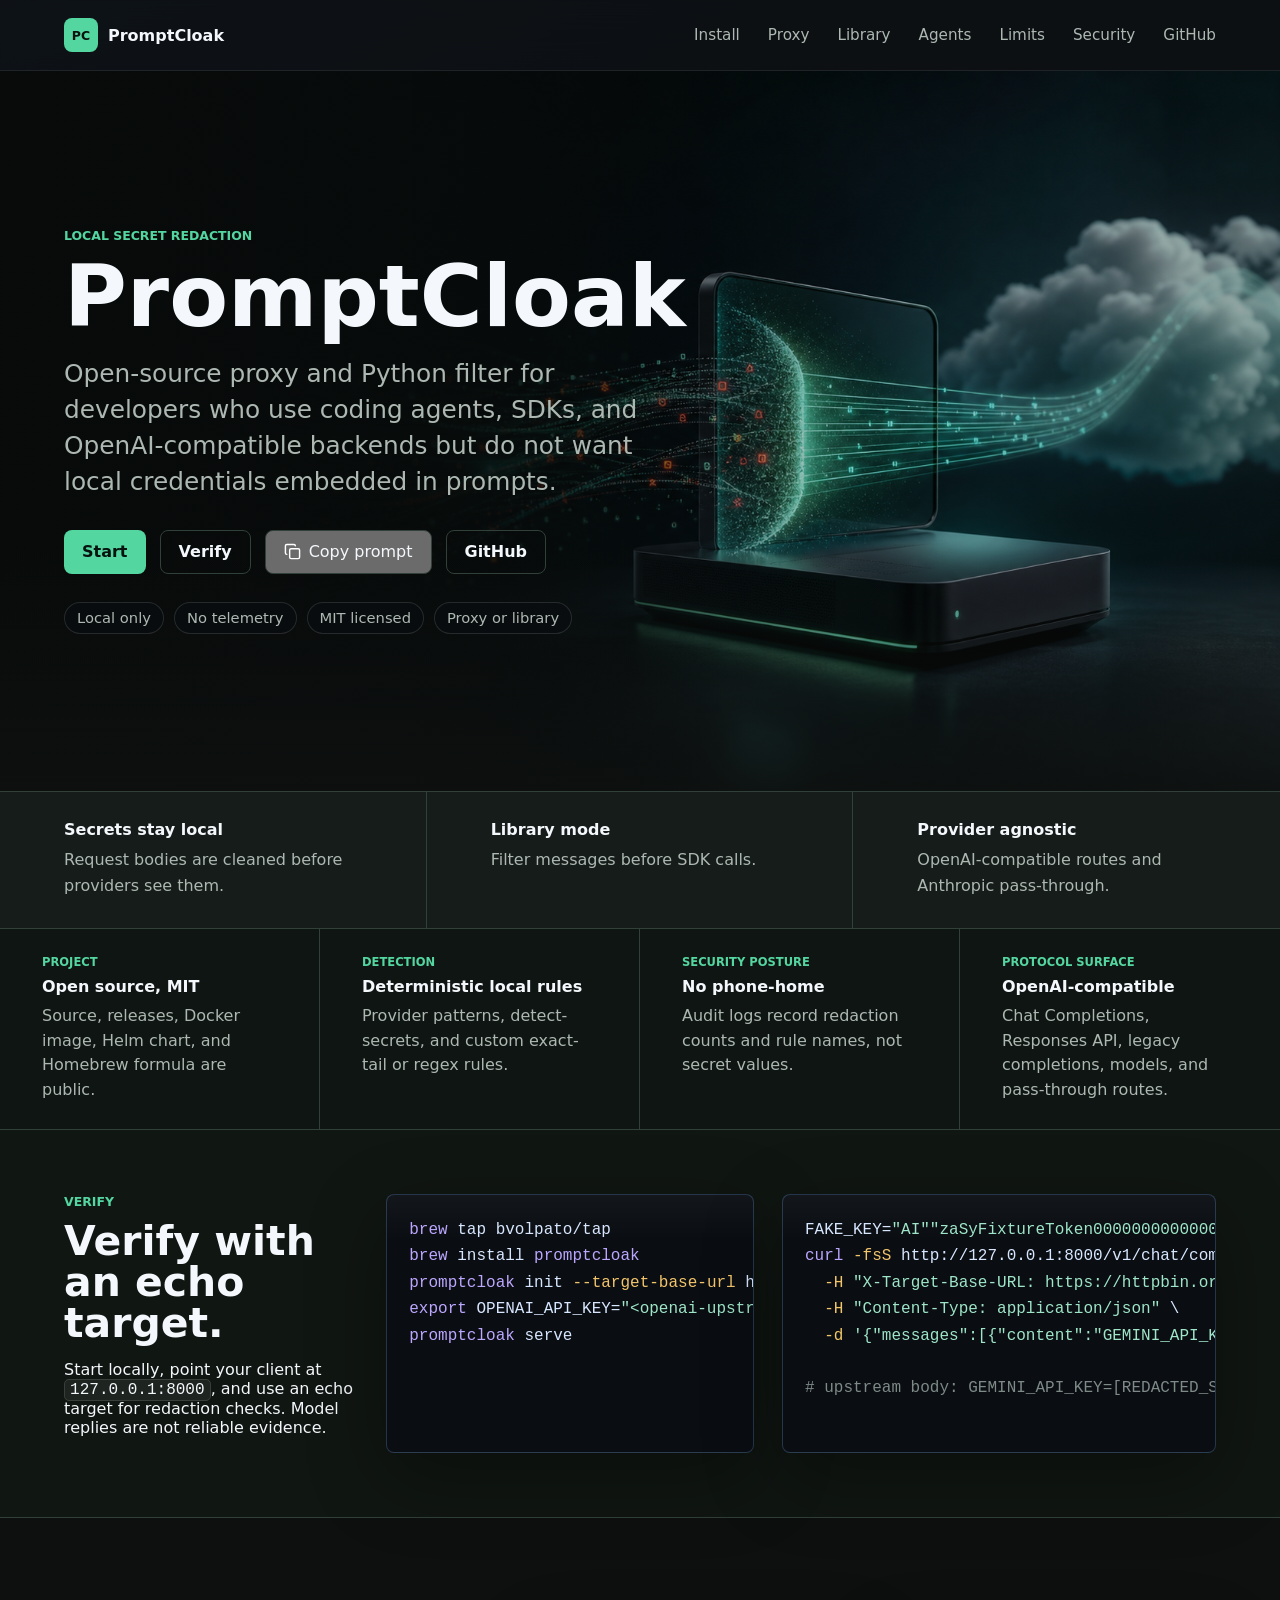
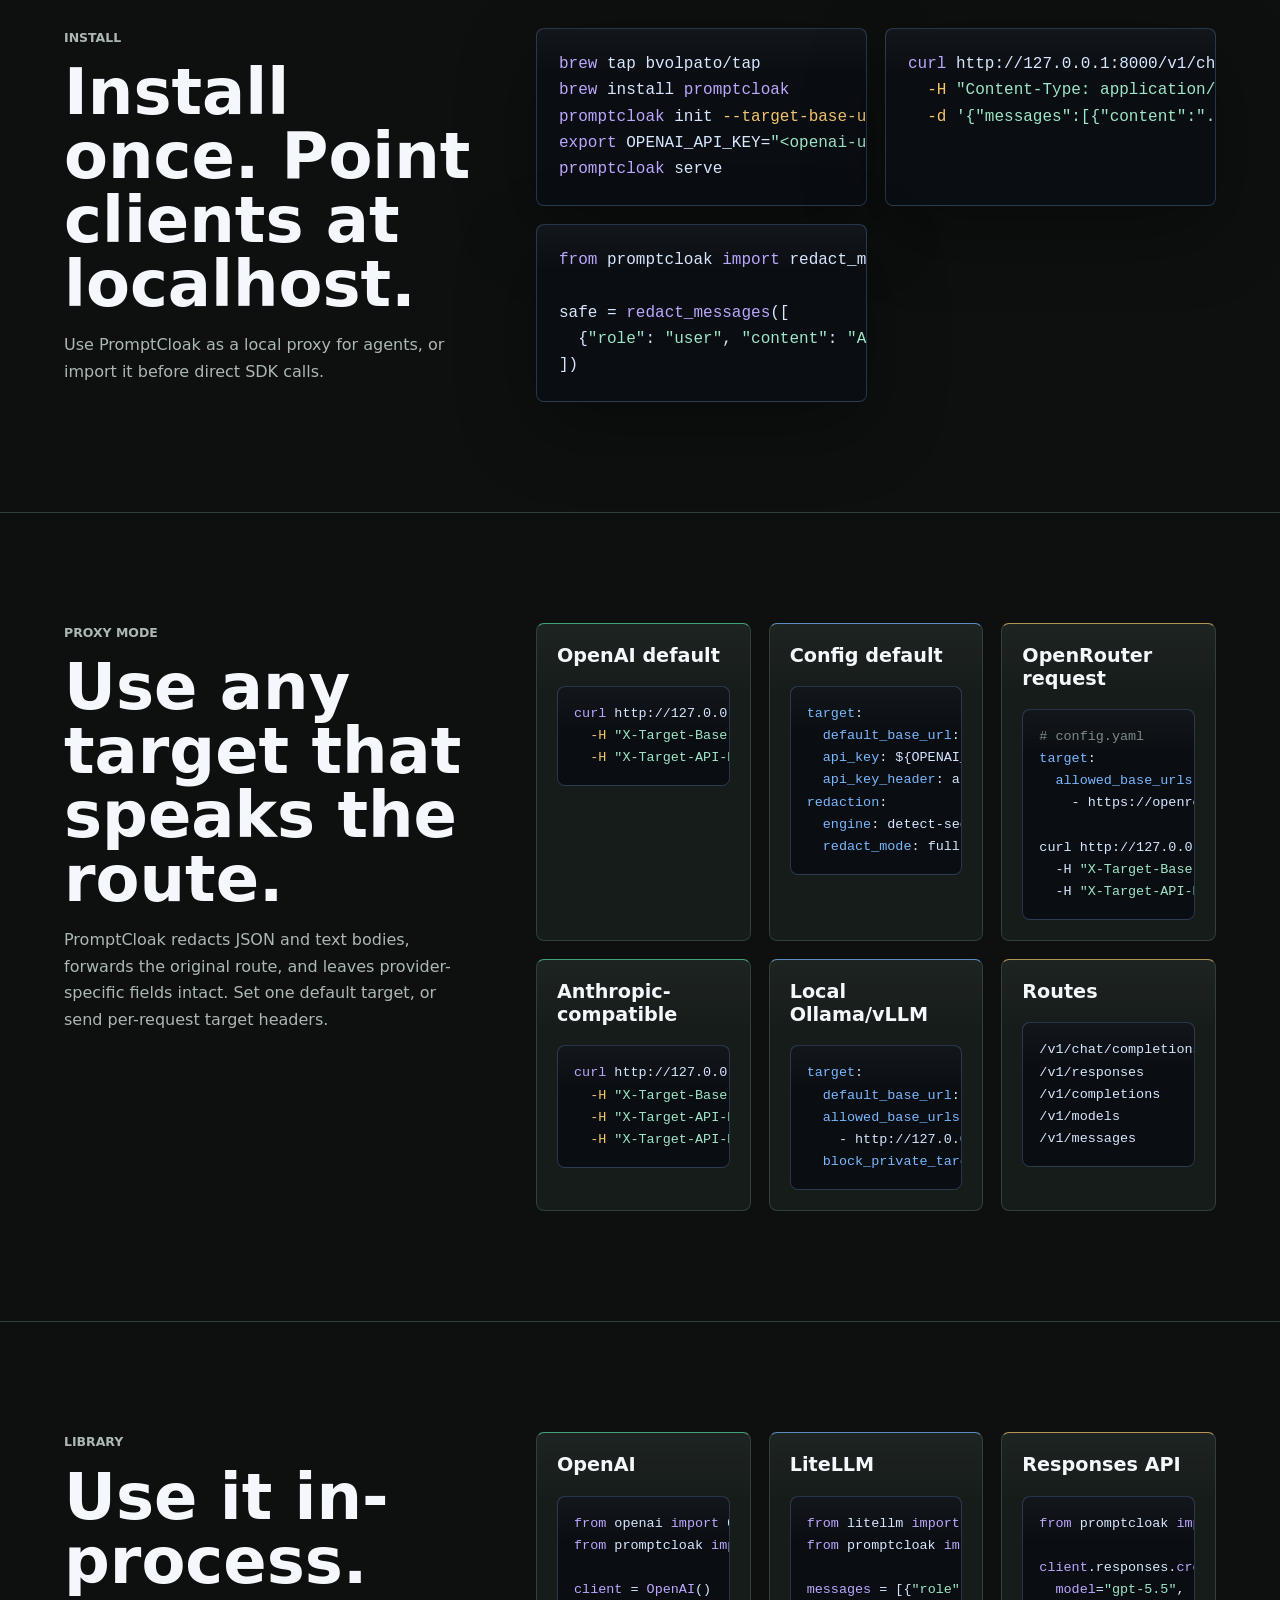
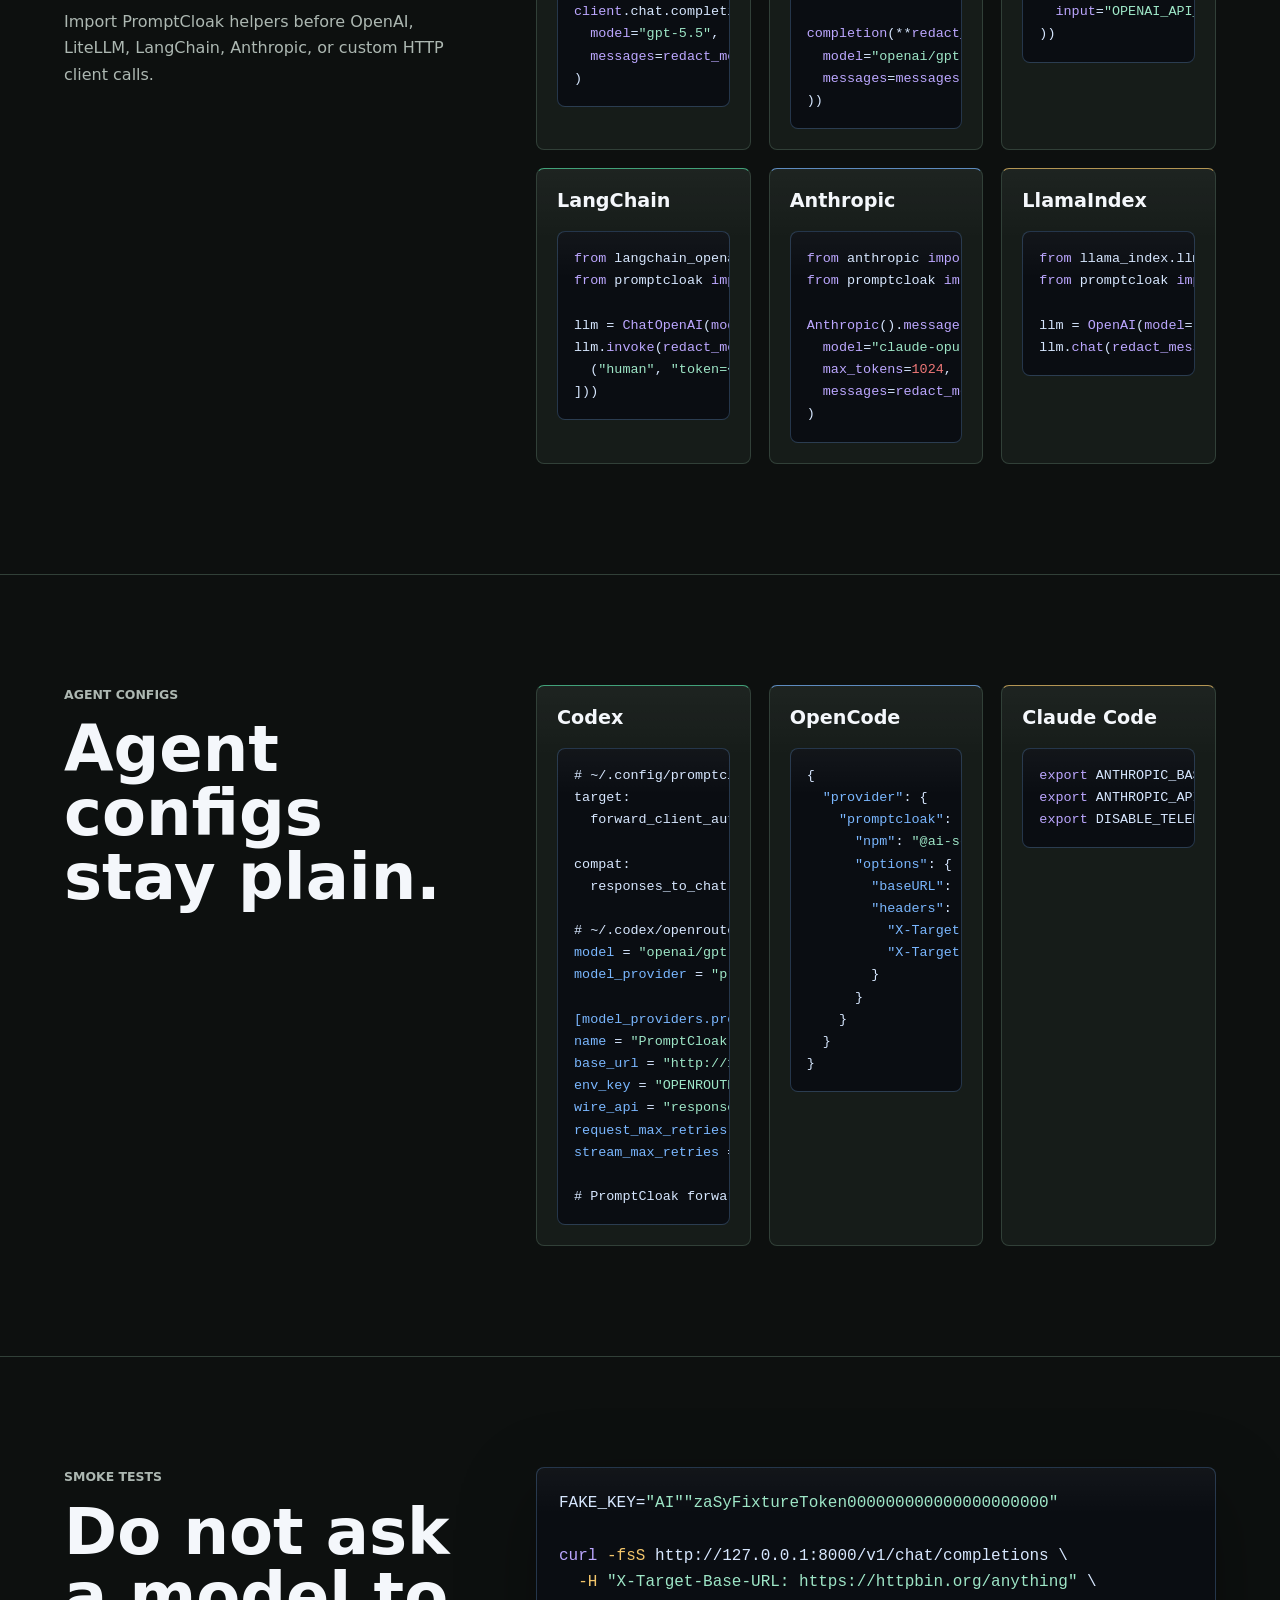
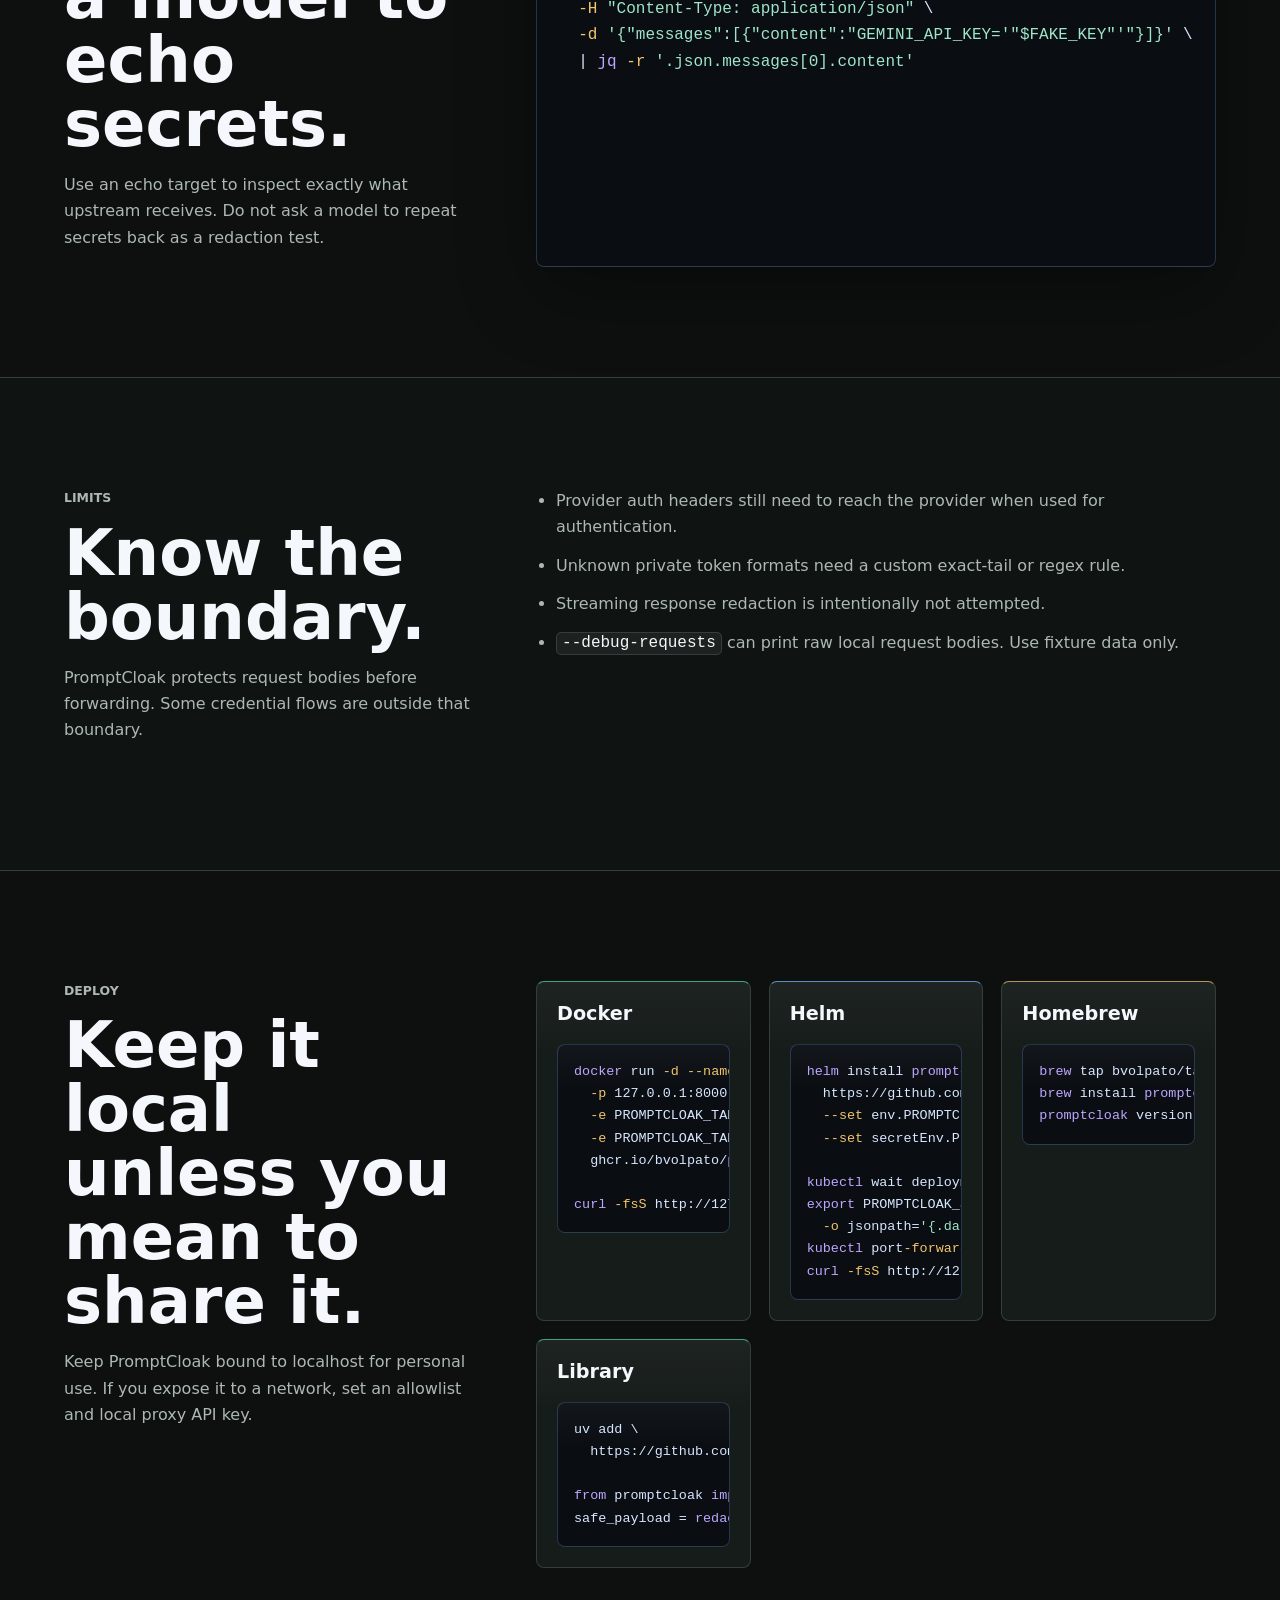
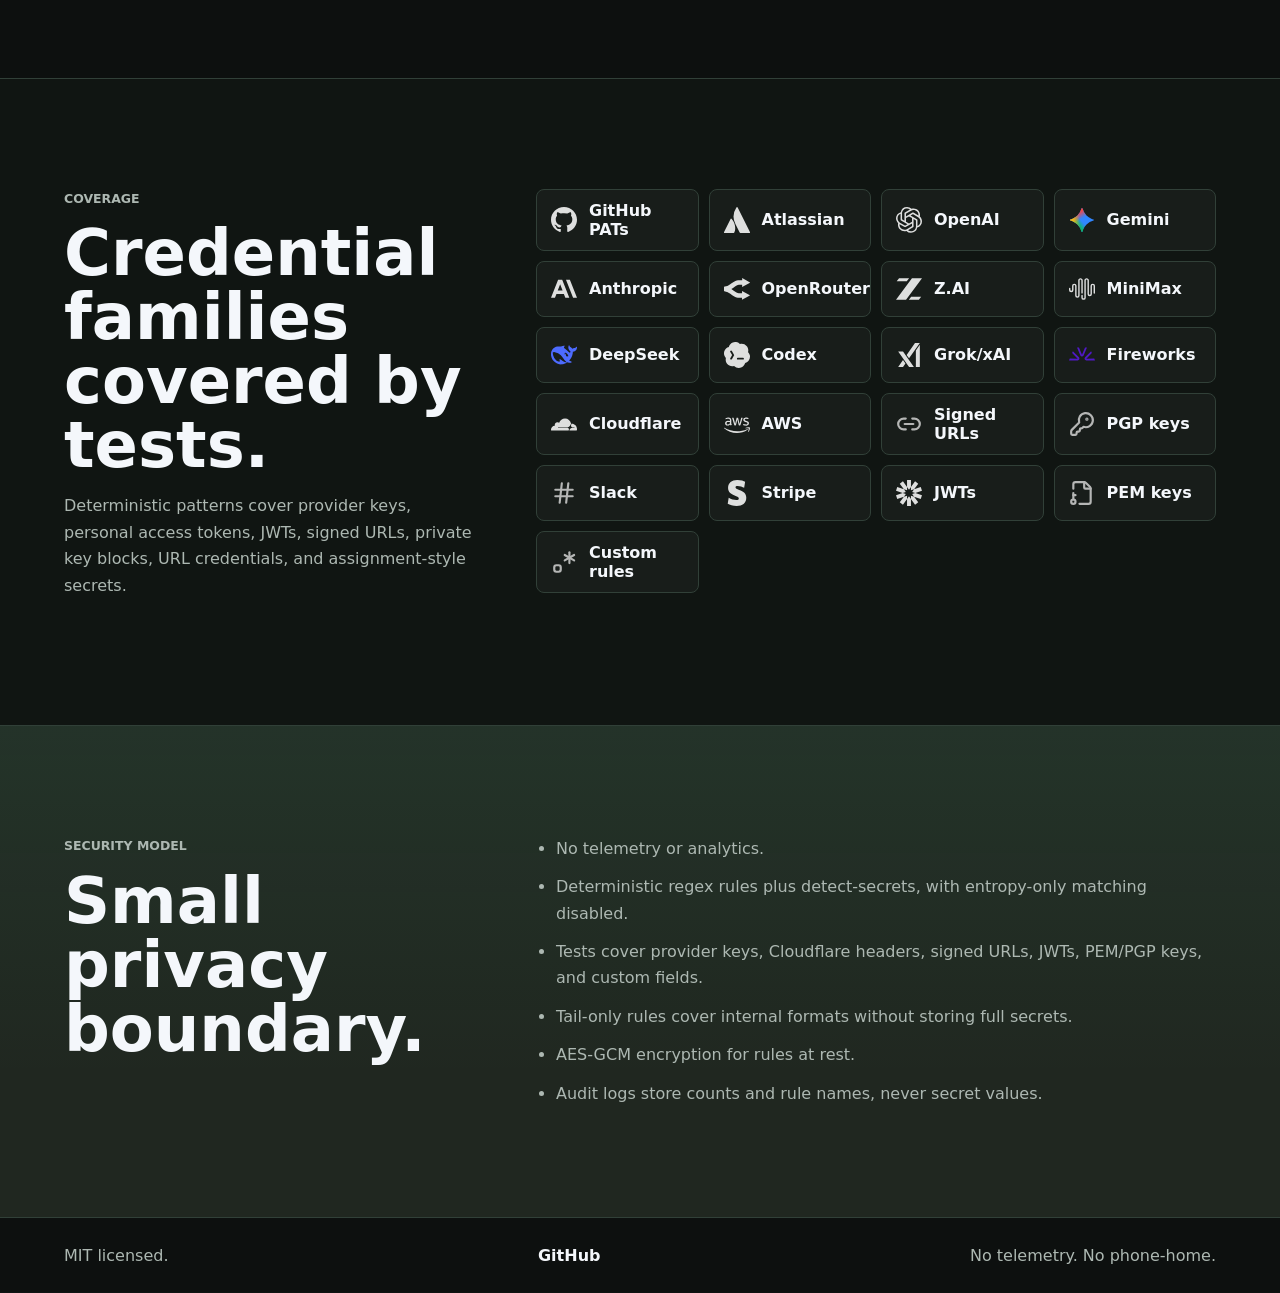
==== site/index.html @ f54b058e "[site] add integration prompt and coverage icons" ====
<!doctype html>
<html lang="en">
  <head>
    <meta charset="utf-8" />
    <meta name="viewport" content="width=device-width, initial-scale=1" />
    <title>PromptCloak</title>
    <meta
      name="description"
      content="Open-source local proxy and Python library for redacting secrets before LLM requests leave your machine."
    />
    <meta property="og:title" content="PromptCloak" />
    <meta
      property="og:description"
      content="Redact keys, tokens, private keys, signed URLs, and custom rules before requests reach LLM providers."
    />
    <meta property="og:image" content="https://bvolpato.github.io/promptcloak/hero.png" />
    <meta name="twitter:card" content="summary_large_image" />
    <meta name="twitter:image" content="https://bvolpato.github.io/promptcloak/hero.png" />
    <link rel="icon" href="./favicon.svg" type="image/svg+xml" />
    <link rel="stylesheet" href="./styles.css" />
    <script src="./highlight.js" defer></script>
    <script src="./prompt.js" defer></script>
  </head>
  <body>
    <header class="site-header">
      <a class="brand" href="#top" aria-label="PromptCloak home">
        <span class="brand-mark">PC</span>
        <span>PromptCloak</span>
      </a>
      <nav aria-label="Primary">
        <a href="#install">Install</a>
        <a href="#proxy">Proxy</a>
        <a href="#library">Library</a>
        <a href="#agents">Agents</a>
        <a href="#limits">Limits</a>
        <a href="#security">Security</a>
        <a href="https://github.com/bvolpato/promptcloak">GitHub</a>
      </nav>
    </header>

    <main id="top">
      <section class="hero">
        <div class="hero-copy">
          <p class="eyebrow">Local secret redaction</p>
          <h1>PromptCloak</h1>
          <p class="lede">
            Open-source proxy and Python filter for developers who use coding agents,
            SDKs, and OpenAI-compatible backends but do not want local credentials
            embedded in prompts.
          </p>
          <div class="actions">
            <a class="button primary" href="#install">Start</a>
            <a class="button secondary" href="#smoke">Verify</a>
            <button
              id="copy-prompt"
              class="button secondary copy-button"
              type="button"
              data-prompt-url="./PROMPT.md"
              aria-describedby="copy-prompt-status"
            >
              <img class="button-icon" src="./icons/copy.svg" alt="" />
              <span id="copy-prompt-label">Copy prompt</span>
            </button>
            <a class="button secondary" href="https://github.com/bvolpato/promptcloak">GitHub</a>
            <span id="copy-prompt-status" class="sr-only" aria-live="polite"></span>
          </div>
          <div class="hero-facts" aria-label="Project guarantees">
            <span>Local only</span>
            <span>No telemetry</span>
            <span>MIT licensed</span>
            <span>Proxy or library</span>
          </div>
        </div>
      </section>

      <section class="strip" aria-label="Core guarantees">
        <div>
          <strong>Secrets stay local</strong>
          <span>Request bodies are cleaned before providers see them.</span>
        </div>
        <div>
          <strong>Library mode</strong>
          <span>Filter messages before SDK calls.</span>
        </div>
        <div>
          <strong>Provider agnostic</strong>
          <span>OpenAI-compatible routes and Anthropic pass-through.</span>
        </div>
      </section>

      <section class="proof" aria-label="Open source project facts">
        <div>
          <span>Project</span>
          <strong>Open source, MIT</strong>
          <p>Source, releases, Docker image, Helm chart, and Homebrew formula are public.</p>
        </div>
        <div>
          <span>Detection</span>
          <strong>Deterministic local rules</strong>
          <p>Provider patterns, detect-secrets, and custom exact-tail or regex rules.</p>
        </div>
        <div>
          <span>Security posture</span>
          <strong>No phone-home</strong>
          <p>Audit logs record redaction counts and rule names, not secret values.</p>
        </div>
        <div>
          <span>Protocol surface</span>
          <strong>OpenAI-compatible</strong>
          <p>Chat Completions, Responses API, legacy completions, models, and pass-through routes.</p>
        </div>
      </section>

      <section class="quickstart" aria-label="Quick redaction demo">
        <div>
          <p class="eyebrow">Verify</p>
          <h2>Verify with an echo target.</h2>
          <p>
            Start locally, point your client at <code>127.0.0.1:8000</code>, and use an
            echo target for redaction checks. Model replies are not reliable evidence.
          </p>
        </div>
        <pre><code>brew tap bvolpato/tap
brew install promptcloak
promptcloak init --target-base-url https://api.openai.com/v1
export OPENAI_API_KEY="&lt;openai-upstream-key&gt;"
promptcloak serve</code></pre>
        <pre><code>FAKE_KEY="AI""zaSyFixtureToken000000000000000000000"
curl -fsS http://127.0.0.1:8000/v1/chat/completions \
  -H "X-Target-Base-URL: https://httpbin.org/anything" \
  -H "Content-Type: application/json" \
  -d '{"messages":[{"content":"GEMINI_API_KEY='"$FAKE_KEY"'"}]}'

# upstream body: GEMINI_API_KEY=[REDACTED_SECRET]</code></pre>
      </section>

      <section id="install" class="section">
        <div class="section-copy">
          <p class="eyebrow">Install</p>
          <h2>Install once. Point clients at localhost.</h2>
          <p>
            Use PromptCloak as a local proxy for agents, or import it before direct SDK
            calls.
          </p>
        </div>
        <div class="code-grid">
          <pre><code>brew tap bvolpato/tap
brew install promptcloak
promptcloak init --target-base-url https://api.openai.com/v1
export OPENAI_API_KEY="&lt;openai-upstream-key&gt;"
promptcloak serve</code></pre>
          <pre><code>curl http://127.0.0.1:8000/v1/chat/completions \
  -H "Content-Type: application/json" \
  -d '{"messages":[{"content":".env has sk-..."}]}'</code></pre>
          <pre><code>from promptcloak import redact_messages

safe = redact_messages([
  {"role": "user", "content": "API_KEY=&lt;secret&gt;"}
])</code></pre>
        </div>
      </section>

      <section id="proxy" class="section">
        <div class="section-copy">
          <p class="eyebrow">Proxy mode</p>
          <h2>Use any target that speaks the route.</h2>
          <p>
            PromptCloak redacts JSON and text bodies, forwards the original route, and
            leaves provider-specific fields intact. Set one default target, or send
            per-request target headers.
          </p>
        </div>
        <div class="agent-grid">
          <article>
            <h3>OpenAI default</h3>
            <pre><code>curl http://127.0.0.1:8000/v1/responses \
  -H "X-Target-Base-URL: https://api.openai.com/v1" \
  -H "X-Target-API-Key: $OPENAI_API_KEY"</code></pre>
          </article>
          <article>
            <h3>Config default</h3>
            <pre><code>target:
  default_base_url: https://api.openai.com/v1
  api_key: ${OPENAI_API_KEY}
  api_key_header: authorization
redaction:
  engine: detect-secrets
  redact_mode: full</code></pre>
          </article>
          <article>
            <h3>OpenRouter request</h3>
            <pre><code># config.yaml
target:
  allowed_base_urls:
    - https://openrouter.ai/api/v1

curl http://127.0.0.1:8000/v1/chat/completions \
  -H "X-Target-Base-URL: https://openrouter.ai/api/v1" \
  -H "X-Target-API-Key: $OPENROUTER_API_KEY"</code></pre>
          </article>
          <article>
            <h3>Anthropic-compatible</h3>
            <pre><code>curl http://127.0.0.1:8000/v1/messages \
  -H "X-Target-Base-URL: https://api.anthropic.com" \
  -H "X-Target-API-Key: $ANTHROPIC_API_KEY" \
  -H "X-Target-API-Key-Header: x-api-key"</code></pre>
          </article>
          <article>
            <h3>Local Ollama/vLLM</h3>
            <pre><code>target:
  default_base_url: http://127.0.0.1:11434/v1
  allowed_base_urls:
    - http://127.0.0.1:11434/v1
  block_private_targets: false</code></pre>
          </article>
          <article>
            <h3>Routes</h3>
            <pre><code>/v1/chat/completions
/v1/responses
/v1/completions
/v1/models
/v1/messages</code></pre>
          </article>
        </div>
      </section>

      <section id="library" class="section">
        <div class="section-copy">
          <p class="eyebrow">Library</p>
          <h2>Use it in-process.</h2>
          <p>
            Import PromptCloak helpers before OpenAI, LiteLLM, LangChain, Anthropic, or
            custom HTTP client calls.
          </p>
        </div>
        <div class="agent-grid">
          <article>
            <h3>OpenAI</h3>
            <pre><code>from openai import OpenAI
from promptcloak import redact_messages

client = OpenAI()
client.chat.completions.create(
  model="gpt-5.5",
  messages=redact_messages(messages),
)</code></pre>
          </article>
          <article>
            <h3>LiteLLM</h3>
            <pre><code>from litellm import completion
from promptcloak import redact_params

messages = [{"role": "user", "content": "API_KEY=&lt;secret&gt;"}]

completion(**redact_params(
  model="openai/gpt-5.5",
  messages=messages,
))</code></pre>
          </article>
          <article>
            <h3>Responses API</h3>
            <pre><code>from promptcloak import redact_params

client.responses.create(**redact_params(
  model="gpt-5.5",
  input="OPENAI_API_KEY=&lt;secret&gt;",
))</code></pre>
          </article>
          <article>
            <h3>LangChain</h3>
            <pre><code>from langchain_openai import ChatOpenAI
from promptcloak import redact_messages

llm = ChatOpenAI(model="gpt-5.5")
llm.invoke(redact_messages([
  ("human", "token=&lt;secret&gt;"),
]))</code></pre>
          </article>
          <article>
            <h3>Anthropic</h3>
            <pre><code>from anthropic import Anthropic
from promptcloak import redact_messages

Anthropic().messages.create(
  model="claude-opus-4-8",
  max_tokens=1024,
  messages=redact_messages(messages),
)</code></pre>
          </article>
          <article>
            <h3>LlamaIndex</h3>
            <pre><code>from llama_index.llms.openai import OpenAI
from promptcloak import redact_messages

llm = OpenAI(model="gpt-5.5")
llm.chat(redact_messages(messages))</code></pre>
          </article>
        </div>
      </section>

      <section id="agents" class="section">
        <div class="section-copy">
          <p class="eyebrow">Agent configs</p>
          <h2>Agent configs stay plain.</h2>
        </div>
        <div class="agent-grid">
          <article>
            <h3>Codex</h3>
            <pre><code># ~/.config/promptcloak/config.yaml
target:
  forward_client_authorization: true

compat:
  responses_to_chat: true

# ~/.codex/openrouter-promptcloak.config.toml
model = "openai/gpt-oss-120b"
model_provider = "promptcloak-openrouter"

[model_providers.promptcloak-openrouter]
name = "PromptCloak OpenRouter"
base_url = "http://127.0.0.1:8000/v1"
env_key = "OPENROUTER_API_KEY"
wire_api = "responses"
request_max_retries = 0
stream_max_retries = 0

# PromptCloak forwards localhost auth and bridges Responses to Chat.</code></pre>
          </article>
          <article>
            <h3>OpenCode</h3>
            <pre><code>{
  "provider": {
    "promptcloak": {
      "npm": "@ai-sdk/openai-compatible",
      "options": {
        "baseURL": "http://127.0.0.1:8000/v1",
        "headers": {
          "X-Target-Base-URL": "https://api.openai.com/v1",
          "X-Target-API-Key": "{env:OPENAI_API_KEY}"
        }
      }
    }
  }
}</code></pre>
          </article>
          <article>
            <h3>Claude Code</h3>
            <pre><code>export ANTHROPIC_BASE_URL="http://127.0.0.1:8000"
export ANTHROPIC_API_KEY="${PROMPTCLOAK_LOCAL_API_KEY:-placeholder}"
export DISABLE_TELEMETRY=1</code></pre>
          </article>
        </div>
      </section>

      <section id="smoke" class="section">
        <div class="section-copy">
          <p class="eyebrow">Smoke tests</p>
          <h2>Do not ask a model to echo secrets.</h2>
          <p>
            Use an echo target to inspect exactly what upstream receives. Do not ask
            a model to repeat secrets back as a redaction test.
          </p>
        </div>
        <div class="code-grid single">
          <pre><code>FAKE_KEY="AI""zaSyFixtureToken000000000000000000000"

curl -fsS http://127.0.0.1:8000/v1/chat/completions \
  -H "X-Target-Base-URL: https://httpbin.org/anything" \
  -H "Content-Type: application/json" \
  -d '{"messages":[{"content":"GEMINI_API_KEY='"$FAKE_KEY"'"}]}' \
  | jq -r '.json.messages[0].content'</code></pre>
        </div>
      </section>

      <section id="limits" class="section limits">
        <div class="section-copy">
          <p class="eyebrow">Limits</p>
          <h2>Know the boundary.</h2>
          <p>
            PromptCloak protects request bodies before forwarding. Some credential
            flows are outside that boundary.
          </p>
        </div>
        <ul>
          <li>Provider auth headers still need to reach the provider when used for authentication.</li>
          <li>Unknown private token formats need a custom exact-tail or regex rule.</li>
          <li>Streaming response redaction is intentionally not attempted.</li>
          <li><code>--debug-requests</code> can print raw local request bodies. Use fixture data only.</li>
        </ul>
      </section>

      <section id="deploy" class="section">
        <div class="section-copy">
          <p class="eyebrow">Deploy</p>
          <h2>Keep it local unless you mean to share it.</h2>
          <p>
            Keep PromptCloak bound to localhost for personal use. If you expose it to a
            network, set an allowlist and local proxy API key.
          </p>
        </div>
        <div class="agent-grid">
          <article>
            <h3>Docker</h3>
            <pre><code>docker run -d --name promptcloak --rm \
  -p 127.0.0.1:8000:8000 \
  -e PROMPTCLOAK_TARGET_BASE_URL=https://api.openai.com/v1 \
  -e PROMPTCLOAK_TARGET_API_KEY="$OPENAI_API_KEY" \
  ghcr.io/bvolpato/promptcloak:0.1.7

curl -fsS http://127.0.0.1:8000/healthz</code></pre>
          </article>
          <article>
            <h3>Helm</h3>
            <pre><code>helm install promptcloak \
  https://github.com/bvolpato/promptcloak/releases/download/v0.1.7/promptcloak-0.1.7.tgz \
  --set env.PROMPTCLOAK_TARGET_DEFAULT_BASE_URL=https://api.openai.com/v1 \
  --set secretEnv.PROMPTCLOAK_TARGET_API_KEY="$OPENAI_API_KEY"

kubectl wait deployment/promptcloak --for=condition=Available --timeout=90s
export PROMPTCLOAK_SERVER_API_KEY="$(kubectl get secret promptcloak-secret \
  -o jsonpath='{.data.PROMPTCLOAK_SERVER_API_KEY}' | base64 --decode)"
kubectl port-forward svc/promptcloak 8000:8000
curl -fsS http://127.0.0.1:8000/healthz</code></pre>
          </article>
          <article>
            <h3>Homebrew</h3>
            <pre><code>brew tap bvolpato/tap
brew install promptcloak
promptcloak version</code></pre>
          </article>
          <article>
            <h3>Library</h3>
            <pre><code>uv add \
  https://github.com/bvolpato/promptcloak/releases/download/v0.1.7/promptcloak-0.1.7-py3-none-any.whl

from promptcloak import redact_payload
safe_payload = redact_payload(payload)</code></pre>
          </article>
        </div>
      </section>

      <section class="coverage section">
        <div>
          <p class="eyebrow">Coverage</p>
          <h2>Credential families covered by tests.</h2>
          <p>
            Deterministic patterns cover provider keys, personal access tokens, JWTs,
            signed URLs, private key blocks, URL credentials, and assignment-style secrets.
          </p>
        </div>
        <div class="token-grid" aria-label="Covered secret families">
          <span><img class="coverage-icon mono" src="./icons/github.svg" alt="" loading="lazy" />GitHub PATs</span>
          <span><img class="coverage-icon mono" src="./icons/atlassian.svg" alt="" loading="lazy" />Atlassian</span>
          <span><img class="coverage-icon mono" src="./icons/openai.svg" alt="" loading="lazy" />OpenAI</span>
          <span><img class="coverage-icon" src="./icons/gemini.svg" alt="" loading="lazy" />Gemini</span>
          <span><img class="coverage-icon mono" src="./icons/anthropic.svg" alt="" loading="lazy" />Anthropic</span>
          <span><img class="coverage-icon mono" src="./icons/openrouter.svg" alt="" loading="lazy" />OpenRouter</span>
          <span><img class="coverage-icon mono" src="./icons/zai.svg" alt="" loading="lazy" />Z.AI</span>
          <span><img class="coverage-icon mono" src="./icons/minimax.svg" alt="" loading="lazy" />MiniMax</span>
          <span><img class="coverage-icon" src="./icons/deepseek.svg" alt="" loading="lazy" />DeepSeek</span>
          <span><img class="coverage-icon mono" src="./icons/codex.svg" alt="" loading="lazy" />Codex</span>
          <span><img class="coverage-icon mono" src="./icons/xai.svg" alt="" loading="lazy" />Grok/xAI</span>
          <span><img class="coverage-icon" src="./icons/fireworks.svg" alt="" loading="lazy" />Fireworks</span>
          <span><img class="coverage-icon mono" src="./icons/cloudflare.svg" alt="" loading="lazy" />Cloudflare</span>
          <span><img class="coverage-icon mono" src="./icons/aws.svg" alt="" loading="lazy" />AWS</span>
          <span><img class="coverage-icon mono generic" src="./icons/link-2.svg" alt="" loading="lazy" />Signed URLs</span>
          <span><img class="coverage-icon mono generic" src="./icons/key-round.svg" alt="" loading="lazy" />PGP keys</span>
          <span><img class="coverage-icon mono generic" src="./icons/hash.svg" alt="" loading="lazy" />Slack</span>
          <span><img class="coverage-icon mono" src="./icons/stripe.svg" alt="" loading="lazy" />Stripe</span>
          <span><img class="coverage-icon mono" src="./icons/jwt.svg" alt="" loading="lazy" />JWTs</span>
          <span><img class="coverage-icon mono generic" src="./icons/file-key-2.svg" alt="" loading="lazy" />PEM keys</span>
          <span><img class="coverage-icon mono generic" src="./icons/regex.svg" alt="" loading="lazy" />Custom rules</span>
        </div>
      </section>

      <section id="security" class="section security">
        <div>
          <p class="eyebrow">Security model</p>
          <h2>Small privacy boundary.</h2>
        </div>
        <ul>
          <li>No telemetry or analytics.</li>
          <li>Deterministic regex rules plus detect-secrets, with entropy-only matching disabled.</li>
          <li>Tests cover provider keys, Cloudflare headers, signed URLs, JWTs, PEM/PGP keys, and custom fields.</li>
          <li>Tail-only rules cover internal formats without storing full secrets.</li>
          <li>AES-GCM encryption for rules at rest.</li>
          <li>Audit logs store counts and rule names, never secret values.</li>
        </ul>
      </section>
    </main>

    <footer>
      <span>MIT licensed.</span>
      <a href="https://github.com/bvolpato/promptcloak">GitHub</a>
      <span>No telemetry. No phone-home.</span>
    </footer>
  </body>
</html>
---- site/styles.css ----
:root {
  color-scheme: dark;
  --bg: #0d100f;
  --panel: #161c19;
  --panel-2: #202720;
  --text: #f4f7fb;
  --muted: #adb8b2;
  --line: #314038;
  --green: #54d6a0;
  --blue: #7ab7ff;
  --gold: #f2c56b;
  --red: #f17878;
  --violet: #bca7ff;
  font-family:
    Inter, ui-sans-serif, system-ui, -apple-system, BlinkMacSystemFont, "Segoe UI", sans-serif;
}

* {
  box-sizing: border-box;
}

html {
  background: var(--bg);
  color: var(--text);
  scroll-behavior: smooth;
}

body {
  margin: 0;
  min-width: 320px;
  background:
    linear-gradient(180deg, rgba(84, 214, 160, 0.06), transparent 24rem),
    linear-gradient(135deg, rgba(122, 183, 255, 0.08), transparent 36rem),
    var(--bg);
}

a {
  color: inherit;
  text-decoration: none;
}

code,
pre {
  font-family: "SFMono-Regular", Consolas, "Liberation Mono", monospace;
}

code:not(pre code) {
  border: 1px solid rgba(255, 255, 255, 0.12);
  border-radius: 5px;
  padding: 0.08rem 0.32rem;
  background: rgba(255, 255, 255, 0.06);
  color: var(--text);
}

a:focus-visible,
button:focus-visible {
  outline: 2px solid var(--blue);
  outline-offset: 4px;
}

.sr-only {
  position: absolute;
  width: 1px;
  height: 1px;
  overflow: hidden;
  clip: rect(0, 0, 0, 0);
  white-space: nowrap;
  clip-path: inset(50%);
}

.site-header {
  position: sticky;
  top: 0;
  z-index: 10;
  display: flex;
  align-items: center;
  justify-content: space-between;
  gap: 24px;
  padding: 18px clamp(20px, 5vw, 72px);
  border-bottom: 1px solid rgba(255, 255, 255, 0.08);
  background: rgba(12, 15, 20, 0.84);
  backdrop-filter: blur(18px);
}

.brand {
  display: inline-flex;
  align-items: center;
  gap: 10px;
  font-weight: 800;
}

.brand-mark {
  display: grid;
  place-items: center;
  width: 34px;
  height: 34px;
  border-radius: 8px;
  background: var(--green);
  color: #07110d;
  font-size: 0.78rem;
}

nav {
  display: flex;
  flex-wrap: wrap;
  gap: clamp(12px, 3vw, 28px);
  color: var(--muted);
  font-size: 0.95rem;
}

nav a:hover {
  color: var(--text);
}

nav a,
.button,
article {
  transition:
    border-color 160ms ease,
    color 160ms ease,
    transform 160ms ease,
    background 160ms ease;
}

.hero {
  position: relative;
  isolation: isolate;
  overflow: hidden;
  min-height: clamp(620px, calc(88vh - 72px), 780px);
  display: flex;
  align-items: center;
  padding: clamp(36px, 7vw, 84px) clamp(20px, 5vw, 72px);
  background:
    linear-gradient(90deg, rgba(8, 11, 10, 0.96) 0%, rgba(8, 11, 10, 0.86) 36%, rgba(8, 11, 10, 0.18) 66%, rgba(8, 11, 10, 0.38) 100%),
    url("./hero.png") center right / cover no-repeat,
    var(--bg);
}

.hero::after {
  position: absolute;
  inset: auto 0 0;
  z-index: -1;
  height: 34%;
  content: "";
  background: linear-gradient(180deg, transparent, rgba(13, 16, 15, 0.94));
}

.hero-copy {
  position: relative;
  z-index: 1;
  max-width: 720px;
  min-width: 0;
}

.eyebrow {
  margin: 0 0 12px;
  color: var(--green);
  font-size: 0.78rem;
  font-weight: 800;
  letter-spacing: 0;
  text-transform: uppercase;
}

h1,
h2,
h3,
p {
  margin-top: 0;
}

h1 {
  margin-bottom: 18px;
  font-size: clamp(3.4rem, 6.7vw, 5.6rem);
  line-height: 0.96;
  letter-spacing: 0;
}

h2 {
  margin-bottom: 16px;
  font-size: clamp(2rem, 5vw, 4.4rem);
  line-height: 1;
  letter-spacing: 0;
}

h3 {
  font-size: 1.2rem;
}

.lede {
  max-width: 620px;
  color: var(--muted);
  font-size: clamp(1.15rem, 2.3vw, 1.55rem);
  line-height: 1.45;
}

.actions {
  display: flex;
  flex-wrap: wrap;
  gap: 14px;
  margin-top: 30px;
}

.button {
  display: inline-flex;
  align-items: center;
  justify-content: center;
  min-height: 44px;
  padding: 0 18px;
  border-radius: 8px;
  font-weight: 800;
}

button.button {
  font: inherit;
  cursor: pointer;
}

.button-icon {
  width: 17px;
  height: 17px;
  margin-right: 8px;
  filter: brightness(0) invert(1);
}

.copy-button {
  min-width: 148px;
}

.copy-button:disabled {
  cursor: wait;
  opacity: 0.72;
}

.primary {
  background: var(--green);
  color: #06120d;
}

.secondary {
  border: 1px solid var(--line);
  color: var(--text);
}

.button:hover {
  transform: translateY(-1px);
}

.secondary:hover {
  border-color: rgba(122, 183, 255, 0.66);
  background: rgba(122, 183, 255, 0.08);
}

.hero-facts {
  display: flex;
  flex-wrap: wrap;
  gap: 10px;
  margin-top: 28px;
  color: var(--muted);
  font-size: 0.92rem;
}

.hero-facts span {
  display: inline-flex;
  align-items: center;
  min-height: 32px;
  border: 1px solid rgba(255, 255, 255, 0.12);
  border-radius: 999px;
  padding: 0 12px;
  background: rgba(10, 13, 18, 0.54);
}

pre {
  min-width: 0;
  overflow: hidden;
  border: 1px solid rgba(122, 183, 255, 0.24);
  border-radius: 8px;
  background:
    linear-gradient(180deg, rgba(255, 255, 255, 0.035), transparent 46px),
    #0a0d12;
  box-shadow: 0 24px 80px rgba(0, 0, 0, 0.32);
}

pre {
  margin: 0;
  padding: 22px;
  overflow-x: auto;
  color: #d7e7ff;
  line-height: 1.65;
  white-space: pre;
}

pre code {
  display: block;
  min-width: max-content;
}

.tok-comment {
  color: #7d8a86;
}

.tok-string {
  color: #9ee6c7;
}

.tok-key,
.tok-section {
  color: #7ab7ff;
}

.tok-keyword,
.tok-call {
  color: #bca7ff;
}

.tok-variable,
.tok-flag {
  color: #f2c56b;
}

.tok-number,
.tok-literal {
  color: #f17878;
}

.strip {
  display: grid;
  grid-template-columns: repeat(3, 1fr);
  border-block: 1px solid var(--line);
  background: var(--panel);
}

.strip div {
  padding: 28px clamp(20px, 5vw, 72px);
  border-right: 1px solid var(--line);
}

.strip div:last-child {
  border-right: 0;
}

.strip strong,
.strip span {
  display: block;
}

.strip strong {
  margin-bottom: 8px;
}

.strip span,
.section p,
li {
  color: var(--muted);
  line-height: 1.65;
}

.proof {
  display: grid;
  grid-template-columns: repeat(4, 1fr);
  border-bottom: 1px solid var(--line);
  background: #0f1512;
}

.proof div {
  min-width: 0;
  padding: 26px clamp(20px, 4vw, 42px);
  border-right: 1px solid var(--line);
}

.proof div:last-child {
  border-right: 0;
}

.proof span,
.proof strong {
  display: block;
}

.proof span {
  margin-bottom: 8px;
  color: var(--green);
  font-size: 0.72rem;
  font-weight: 800;
  letter-spacing: 0;
  text-transform: uppercase;
}

.proof strong {
  margin-bottom: 8px;
  color: var(--text);
}

.proof p {
  margin-bottom: 0;
  color: var(--muted);
  line-height: 1.55;
}

.section {
  display: grid;
  grid-template-columns: minmax(260px, 0.75fr) minmax(0, 1.25fr);
  gap: clamp(24px, 5vw, 64px);
  padding: clamp(56px, 9vw, 110px) clamp(20px, 5vw, 72px);
  border-bottom: 1px solid var(--line);
}

.quickstart {
  display: grid;
  grid-template-columns: minmax(260px, 0.8fr) minmax(0, 1fr) minmax(0, 1.18fr);
  gap: clamp(18px, 3vw, 28px);
  align-items: stretch;
  padding: clamp(34px, 6vw, 64px) clamp(20px, 5vw, 72px);
  border-bottom: 1px solid var(--line);
  background: #101612;
}

.quickstart h2 {
  font-size: clamp(1.8rem, 3.2vw, 2.8rem);
}

.quickstart pre {
  align-self: stretch;
}

.section-copy {
  max-width: 560px;
}

.code-grid,
.agent-grid {
  display: grid;
  gap: 18px;
}

.code-grid {
  grid-template-columns: repeat(auto-fit, minmax(min(100%, 320px), 1fr));
}

.code-grid.single {
  grid-template-columns: 1fr;
}

.agent-grid {
  grid-template-columns: repeat(3, minmax(0, 1fr));
}

article {
  min-width: 0;
  padding: 20px;
  border: 1px solid var(--line);
  border-radius: 8px;
  background:
    linear-gradient(180deg, rgba(255, 255, 255, 0.035), transparent 70px),
    var(--panel);
}

article:hover {
  border-color: rgba(122, 183, 255, 0.44);
  transform: translateY(-1px);
}

article:nth-child(3n + 1) {
  border-top-color: rgba(84, 214, 160, 0.72);
}

article:nth-child(3n + 2) {
  border-top-color: rgba(122, 183, 255, 0.72);
}

article:nth-child(3n) {
  border-top-color: rgba(242, 197, 107, 0.72);
}

article pre {
  margin-top: 14px;
  padding: 16px;
  font-size: 0.84rem;
  box-shadow: none;
}

.security {
  align-items: start;
  background:
    linear-gradient(180deg, rgba(84, 214, 160, 0.07), transparent 22rem),
    var(--panel-2);
}

.limits {
  background: #0f1412;
}

.coverage {
  background: #101512;
}

.token-grid {
  display: grid;
  grid-template-columns: repeat(auto-fit, minmax(150px, 1fr));
  gap: 10px;
  align-self: start;
}

.token-grid span {
  display: flex;
  align-items: center;
  gap: 12px;
  min-width: 0;
  min-height: 56px;
  border: 1px solid var(--line);
  border-radius: 8px;
  padding: 11px 14px;
  background: rgba(255, 255, 255, 0.035);
  color: var(--text);
  font-weight: 700;
}

.coverage-icon {
  flex: 0 0 26px;
  width: 26px;
  height: 26px;
  object-fit: contain;
}

.coverage-icon.mono {
  filter: brightness(0) invert(1);
  opacity: 0.86;
}

.coverage-icon.generic {
  opacity: 0.68;
}

ul {
  margin: 0;
  padding-left: 20px;
}

li + li {
  margin-top: 12px;
}

footer {
  display: flex;
  justify-content: space-between;
  gap: 18px;
  padding: 28px clamp(20px, 5vw, 72px);
  color: var(--muted);
}

footer a {
  color: var(--text);
  font-weight: 700;
}

@media (max-width: 920px) {
  .site-header,
  footer {
    align-items: flex-start;
    flex-direction: column;
  }

  .hero,
  .section,
  .strip,
  .proof,
  .quickstart,
  .agent-grid {
    grid-template-columns: 1fr;
  }

  .hero {
    min-height: 76vh;
    background-position: 58% center;
  }

  .quickstart pre {
    align-self: auto;
  }

  .strip div {
    border-right: 0;
    border-bottom: 1px solid var(--line);
  }

  .strip div:last-child {
    border-bottom: 0;
  }

  .proof div {
    border-right: 0;
    border-bottom: 1px solid var(--line);
  }

  .proof div:last-child {
    border-bottom: 0;
  }
}

@media (max-width: 560px) {
  nav {
    width: 100%;
    justify-content: flex-start;
  }

  h1 {
    font-size: clamp(2.8rem, 12vw, 3rem);
  }

  pre {
    padding: 16px;
    font-size: 0.82rem;
  }

  .hero {
    min-height: 68vh;
    padding-top: 72px;
    background:
      linear-gradient(90deg, rgba(8, 11, 10, 0.96), rgba(8, 11, 10, 0.78)),
      url("./hero.png") 62% center / cover no-repeat,
      var(--bg);
  }

  .hero-facts {
    gap: 8px;
  }

  .hero-facts span {
    min-height: 30px;
    padding: 0 10px;
    font-size: 0.82rem;
  }
}
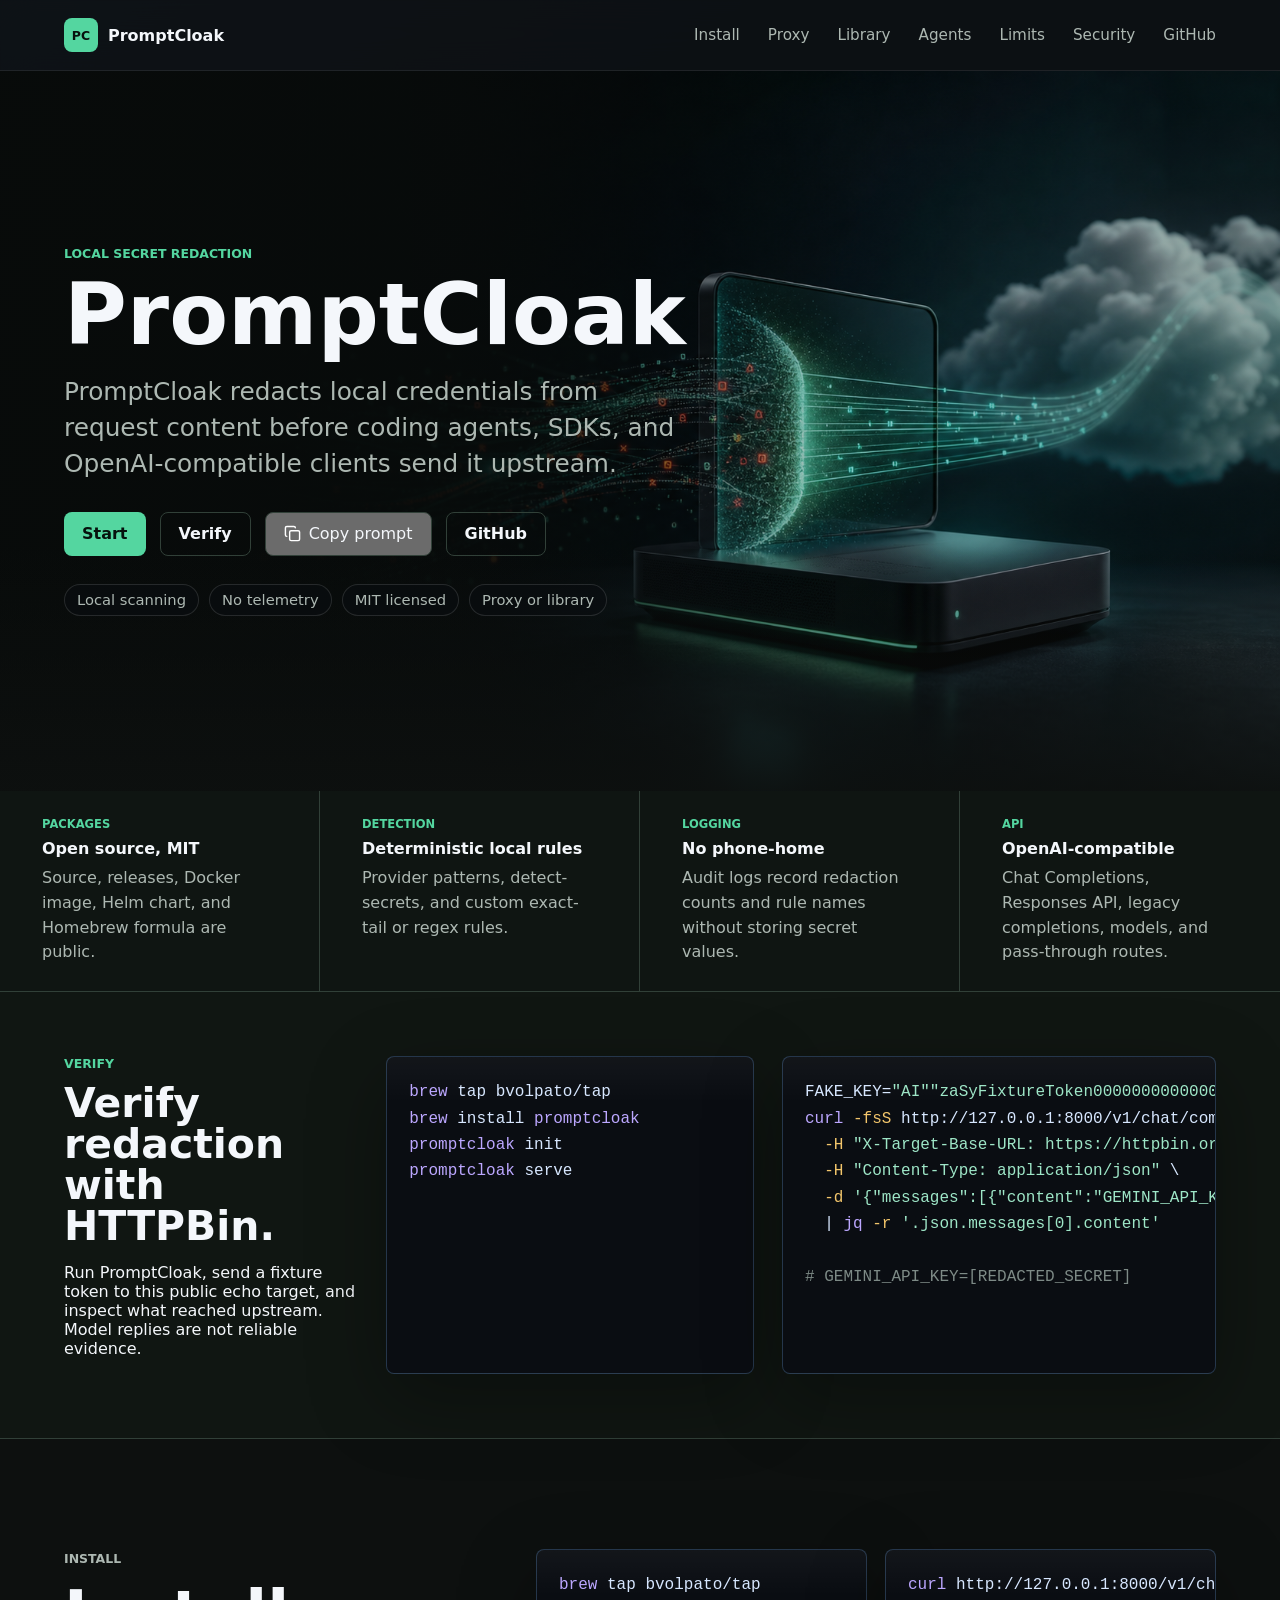
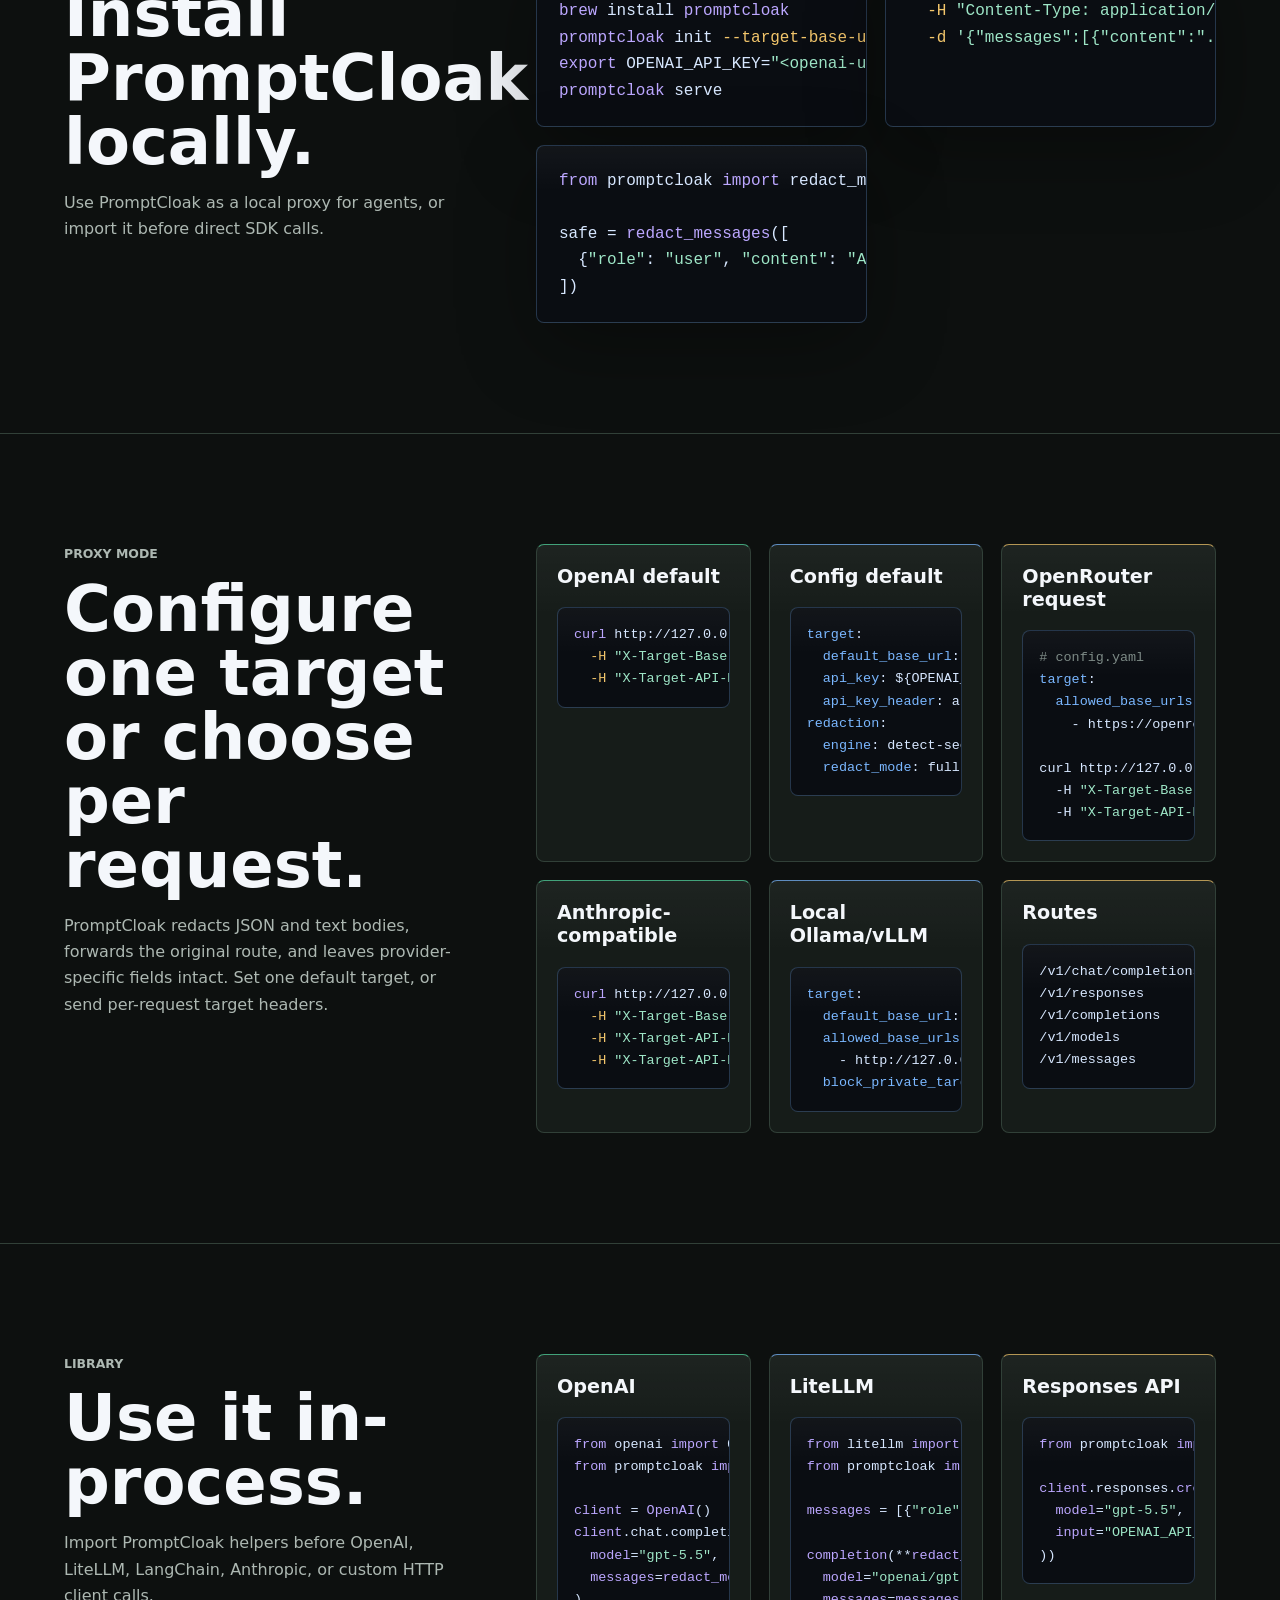
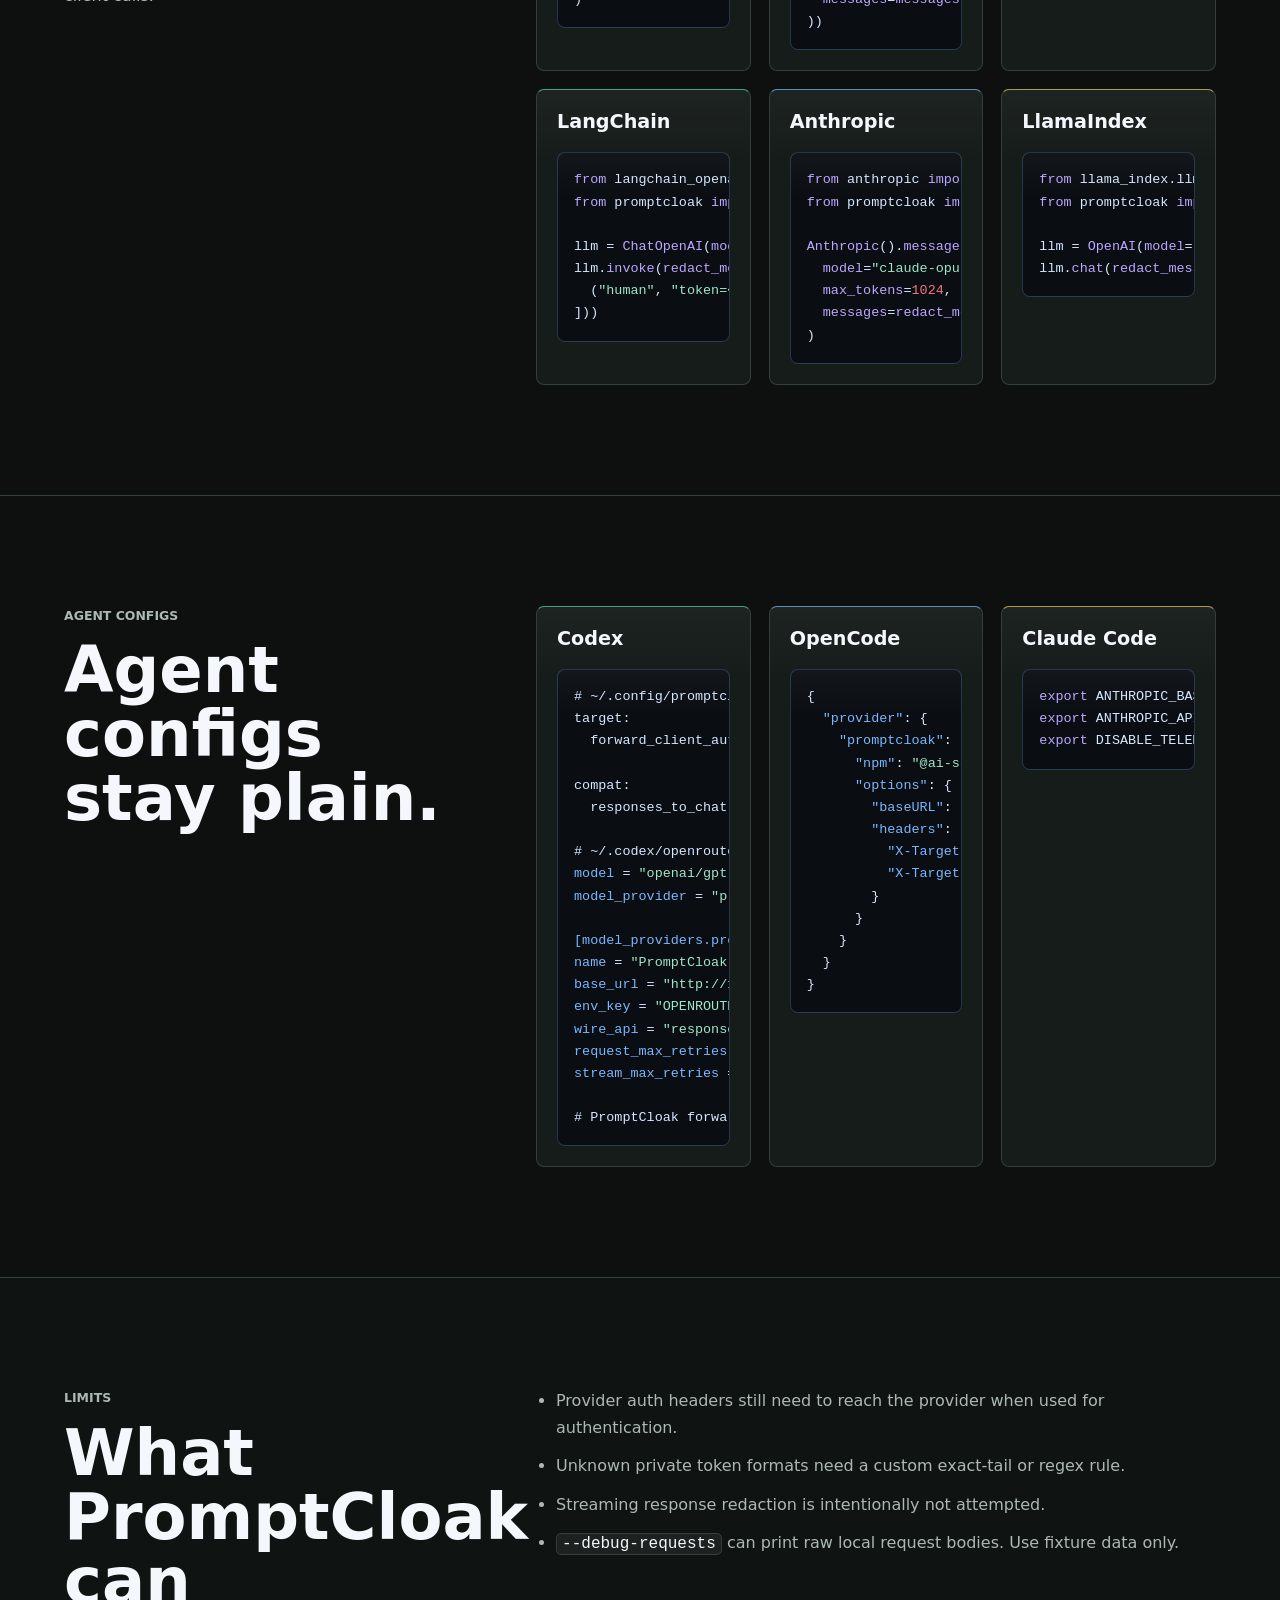
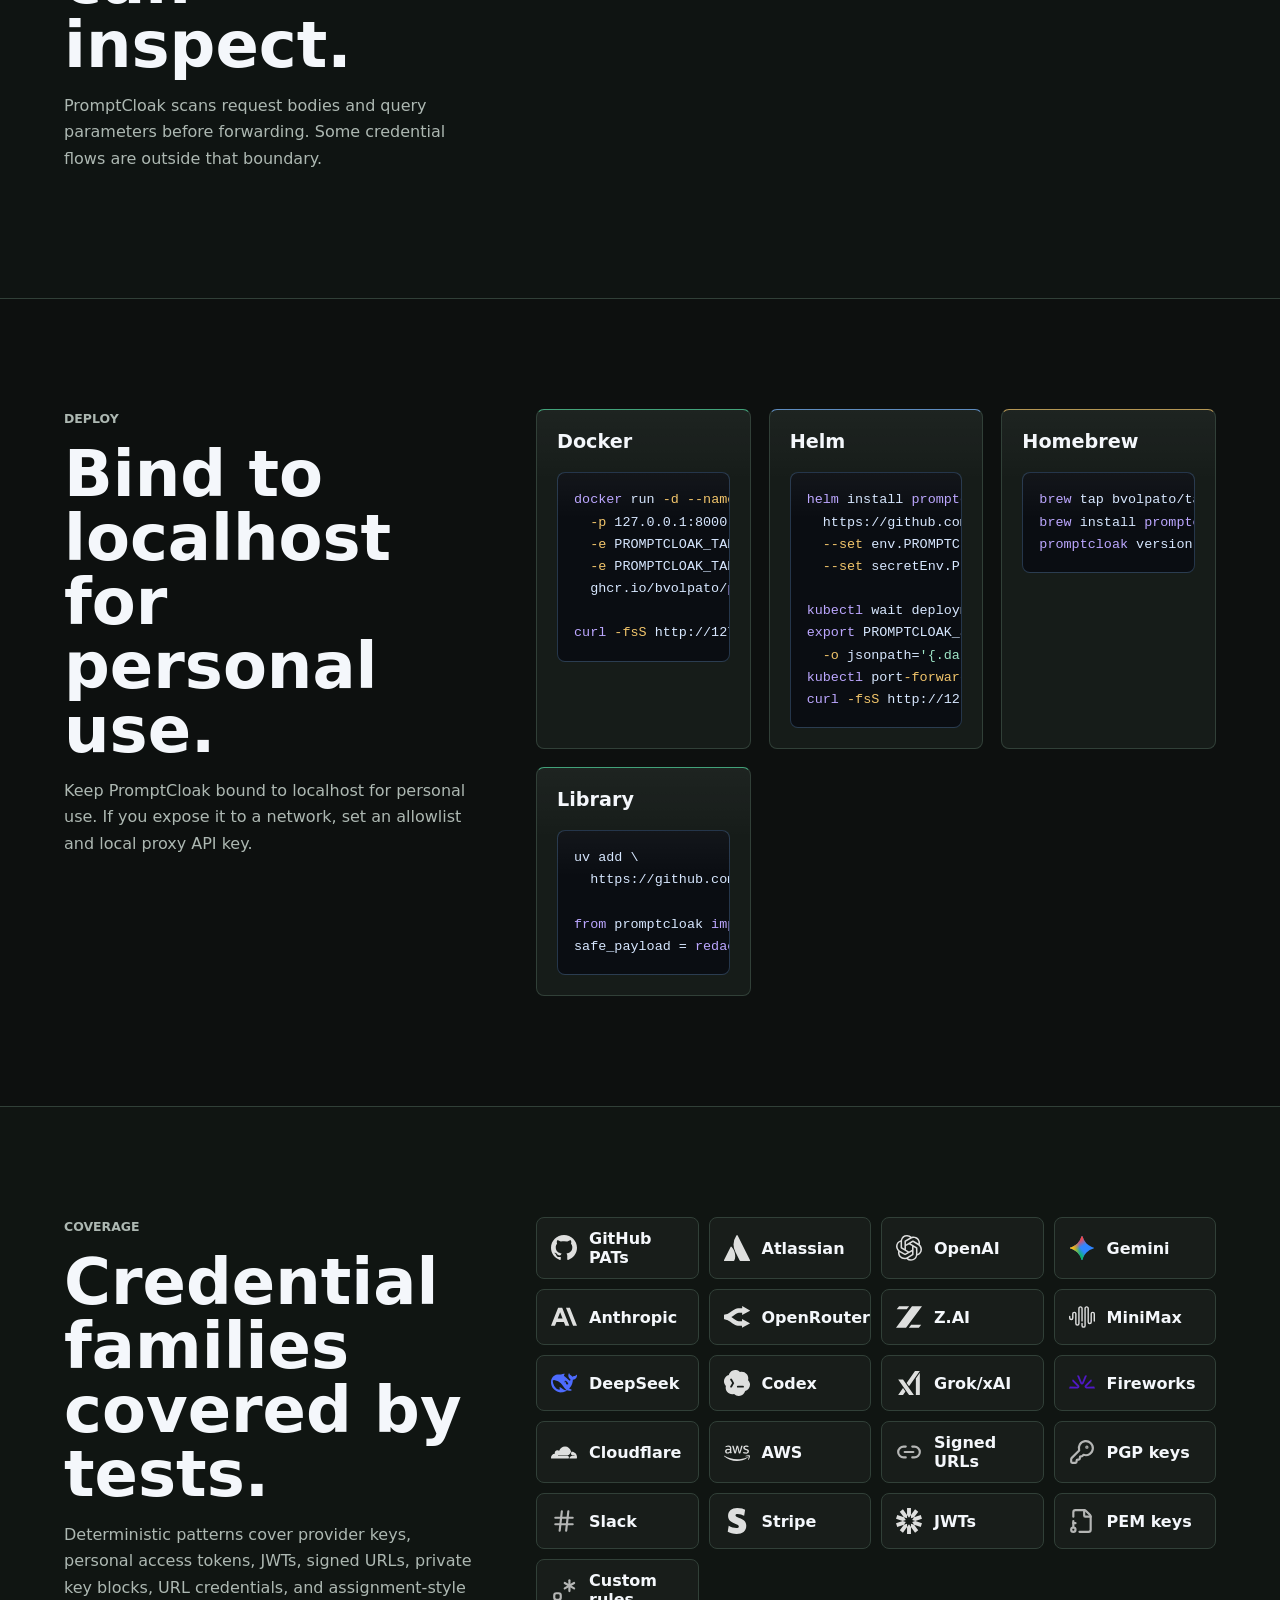
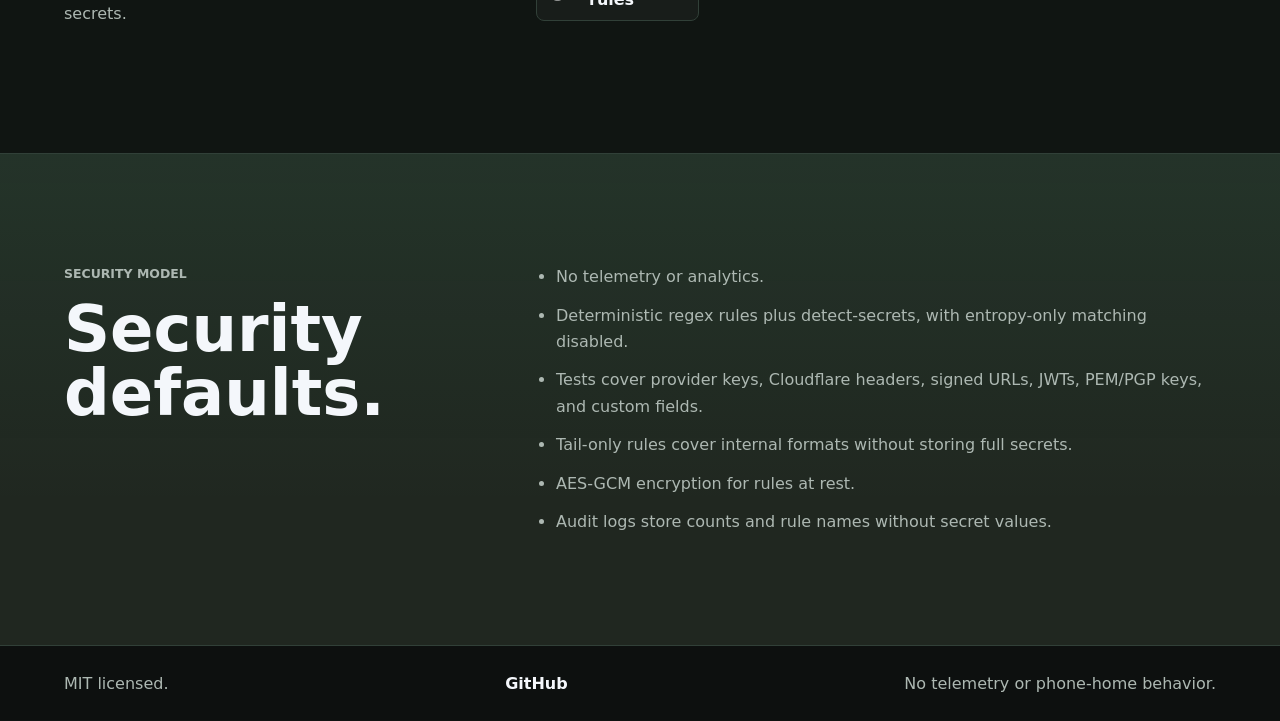
==== commit 1c65ca8a: "[docs] humanize readme and site" ====
--- a/site/index.html
+++ b/site/index.html
@@ -44,13 +44,12 @@
           <p class="eyebrow">Local secret redaction</p>
           <h1>PromptCloak</h1>
           <p class="lede">
-            Open-source proxy and Python filter for developers who use coding agents,
-            SDKs, and OpenAI-compatible backends but do not want local credentials
-            embedded in prompts.
+            PromptCloak redacts local credentials from request content before coding
+            agents, SDKs, and OpenAI-compatible clients send it upstream.
           </p>
           <div class="actions">
             <a class="button primary" href="#install">Start</a>
-            <a class="button secondary" href="#smoke">Verify</a>
+            <a class="button secondary" href="#verify">Verify</a>
             <button
               id="copy-prompt"
               class="button secondary copy-button"
@@ -65,7 +64,7 @@
             <span id="copy-prompt-status" class="sr-only" aria-live="polite"></span>
           </div>
           <div class="hero-facts" aria-label="Project guarantees">
-            <span>Local only</span>
+            <span>Local scanning</span>
             <span>No telemetry</span>
             <span>MIT licensed</span>
             <span>Proxy or library</span>
@@ -73,24 +72,9 @@
         </div>
       </section>
 
-      <section class="strip" aria-label="Core guarantees">
-        <div>
-          <strong>Secrets stay local</strong>
-          <span>Request bodies are cleaned before providers see them.</span>
-        </div>
-        <div>
-          <strong>Library mode</strong>
-          <span>Filter messages before SDK calls.</span>
-        </div>
-        <div>
-          <strong>Provider agnostic</strong>
-          <span>OpenAI-compatible routes and Anthropic pass-through.</span>
-        </div>
-      </section>
-
       <section class="proof" aria-label="Open source project facts">
         <div>
-          <span>Project</span>
+          <span>Packages</span>
           <strong>Open source, MIT</strong>
           <p>Source, releases, Docker image, Helm chart, and Homebrew formula are public.</p>
         </div>
@@ -100,44 +84,44 @@
           <p>Provider patterns, detect-secrets, and custom exact-tail or regex rules.</p>
         </div>
         <div>
-          <span>Security posture</span>
+          <span>Logging</span>
           <strong>No phone-home</strong>
-          <p>Audit logs record redaction counts and rule names, not secret values.</p>
-        </div>
-        <div>
-          <span>Protocol surface</span>
+          <p>Audit logs record redaction counts and rule names without storing secret values.</p>
+        </div>
+        <div>
+          <span>API</span>
           <strong>OpenAI-compatible</strong>
           <p>Chat Completions, Responses API, legacy completions, models, and pass-through routes.</p>
         </div>
       </section>
 
-      <section class="quickstart" aria-label="Quick redaction demo">
+      <section id="verify" class="quickstart" aria-label="Redaction verification">
         <div>
           <p class="eyebrow">Verify</p>
-          <h2>Verify with an echo target.</h2>
-          <p>
-            Start locally, point your client at <code>127.0.0.1:8000</code>, and use an
-            echo target for redaction checks. Model replies are not reliable evidence.
+          <h2>Verify redaction with HTTPBin.</h2>
+          <p>
+            Run PromptCloak, send a fixture token to this public echo target, and
+            inspect what reached upstream. Model replies are not reliable evidence.
           </p>
         </div>
         <pre><code>brew tap bvolpato/tap
 brew install promptcloak
-promptcloak init --target-base-url https://api.openai.com/v1
-export OPENAI_API_KEY="&lt;openai-upstream-key&gt;"
+promptcloak init
 promptcloak serve</code></pre>
         <pre><code>FAKE_KEY="AI""zaSyFixtureToken000000000000000000000"
 curl -fsS http://127.0.0.1:8000/v1/chat/completions \
   -H "X-Target-Base-URL: https://httpbin.org/anything" \
   -H "Content-Type: application/json" \
-  -d '{"messages":[{"content":"GEMINI_API_KEY='"$FAKE_KEY"'"}]}'
-
-# upstream body: GEMINI_API_KEY=[REDACTED_SECRET]</code></pre>
+  -d '{"messages":[{"content":"GEMINI_API_KEY='"$FAKE_KEY"'"}]}' \
+  | jq -r '.json.messages[0].content'
+
+# GEMINI_API_KEY=[REDACTED_SECRET]</code></pre>
       </section>
 
       <section id="install" class="section">
         <div class="section-copy">
           <p class="eyebrow">Install</p>
-          <h2>Install once. Point clients at localhost.</h2>
+          <h2>Install PromptCloak locally.</h2>
           <p>
             Use PromptCloak as a local proxy for agents, or import it before direct SDK
             calls.
@@ -163,7 +147,7 @@
       <section id="proxy" class="section">
         <div class="section-copy">
           <p class="eyebrow">Proxy mode</p>
-          <h2>Use any target that speaks the route.</h2>
+          <h2>Configure one target or choose per request.</h2>
           <p>
             PromptCloak redacts JSON and text bodies, forwards the original route, and
             leaves provider-specific fields intact. Set one default target, or send
@@ -353,33 +337,13 @@
         </div>
       </section>
 
-      <section id="smoke" class="section">
-        <div class="section-copy">
-          <p class="eyebrow">Smoke tests</p>
-          <h2>Do not ask a model to echo secrets.</h2>
-          <p>
-            Use an echo target to inspect exactly what upstream receives. Do not ask
-            a model to repeat secrets back as a redaction test.
-          </p>
-        </div>
-        <div class="code-grid single">
-          <pre><code>FAKE_KEY="AI""zaSyFixtureToken000000000000000000000"
-
-curl -fsS http://127.0.0.1:8000/v1/chat/completions \
-  -H "X-Target-Base-URL: https://httpbin.org/anything" \
-  -H "Content-Type: application/json" \
-  -d '{"messages":[{"content":"GEMINI_API_KEY='"$FAKE_KEY"'"}]}' \
-  | jq -r '.json.messages[0].content'</code></pre>
-        </div>
-      </section>
-
       <section id="limits" class="section limits">
         <div class="section-copy">
           <p class="eyebrow">Limits</p>
-          <h2>Know the boundary.</h2>
-          <p>
-            PromptCloak protects request bodies before forwarding. Some credential
-            flows are outside that boundary.
+          <h2>What PromptCloak can inspect.</h2>
+          <p>
+            PromptCloak scans request bodies and query parameters before forwarding.
+            Some credential flows are outside that boundary.
           </p>
         </div>
         <ul>
@@ -393,7 +357,7 @@
       <section id="deploy" class="section">
         <div class="section-copy">
           <p class="eyebrow">Deploy</p>
-          <h2>Keep it local unless you mean to share it.</h2>
+          <h2>Bind to localhost for personal use.</h2>
           <p>
             Keep PromptCloak bound to localhost for personal use. If you expose it to a
             network, set an allowlist and local proxy API key.
@@ -477,7 +441,7 @@
       <section id="security" class="section security">
         <div>
           <p class="eyebrow">Security model</p>
-          <h2>Small privacy boundary.</h2>
+          <h2>Security defaults.</h2>
         </div>
         <ul>
           <li>No telemetry or analytics.</li>
@@ -485,7 +449,7 @@
           <li>Tests cover provider keys, Cloudflare headers, signed URLs, JWTs, PEM/PGP keys, and custom fields.</li>
           <li>Tail-only rules cover internal formats without storing full secrets.</li>
           <li>AES-GCM encryption for rules at rest.</li>
-          <li>Audit logs store counts and rule names, never secret values.</li>
+          <li>Audit logs store counts and rule names without secret values.</li>
         </ul>
       </section>
     </main>
@@ -493,7 +457,7 @@
     <footer>
       <span>MIT licensed.</span>
       <a href="https://github.com/bvolpato/promptcloak">GitHub</a>
-      <span>No telemetry. No phone-home.</span>
+      <span>No telemetry or phone-home behavior.</span>
     </footer>
   </body>
 </html>
--- a/site/styles.css
+++ b/site/styles.css
@@ -322,32 +322,6 @@
   color: #f17878;
 }
 
-.strip {
-  display: grid;
-  grid-template-columns: repeat(3, 1fr);
-  border-block: 1px solid var(--line);
-  background: var(--panel);
-}
-
-.strip div {
-  padding: 28px clamp(20px, 5vw, 72px);
-  border-right: 1px solid var(--line);
-}
-
-.strip div:last-child {
-  border-right: 0;
-}
-
-.strip strong,
-.strip span {
-  display: block;
-}
-
-.strip strong {
-  margin-bottom: 8px;
-}
-
-.strip span,
 .section p,
 li {
   color: var(--muted);
@@ -436,10 +410,6 @@
   grid-template-columns: repeat(auto-fit, minmax(min(100%, 320px), 1fr));
 }
 
-.code-grid.single {
-  grid-template-columns: 1fr;
-}
-
 .agent-grid {
   grid-template-columns: repeat(3, minmax(0, 1fr));
 }
@@ -561,7 +531,6 @@
 
   .hero,
   .section,
-  .strip,
   .proof,
   .quickstart,
   .agent-grid {
@@ -575,15 +544,6 @@
 
   .quickstart pre {
     align-self: auto;
-  }
-
-  .strip div {
-    border-right: 0;
-    border-bottom: 1px solid var(--line);
-  }
-
-  .strip div:last-child {
-    border-bottom: 0;
   }
 
   .proof div {
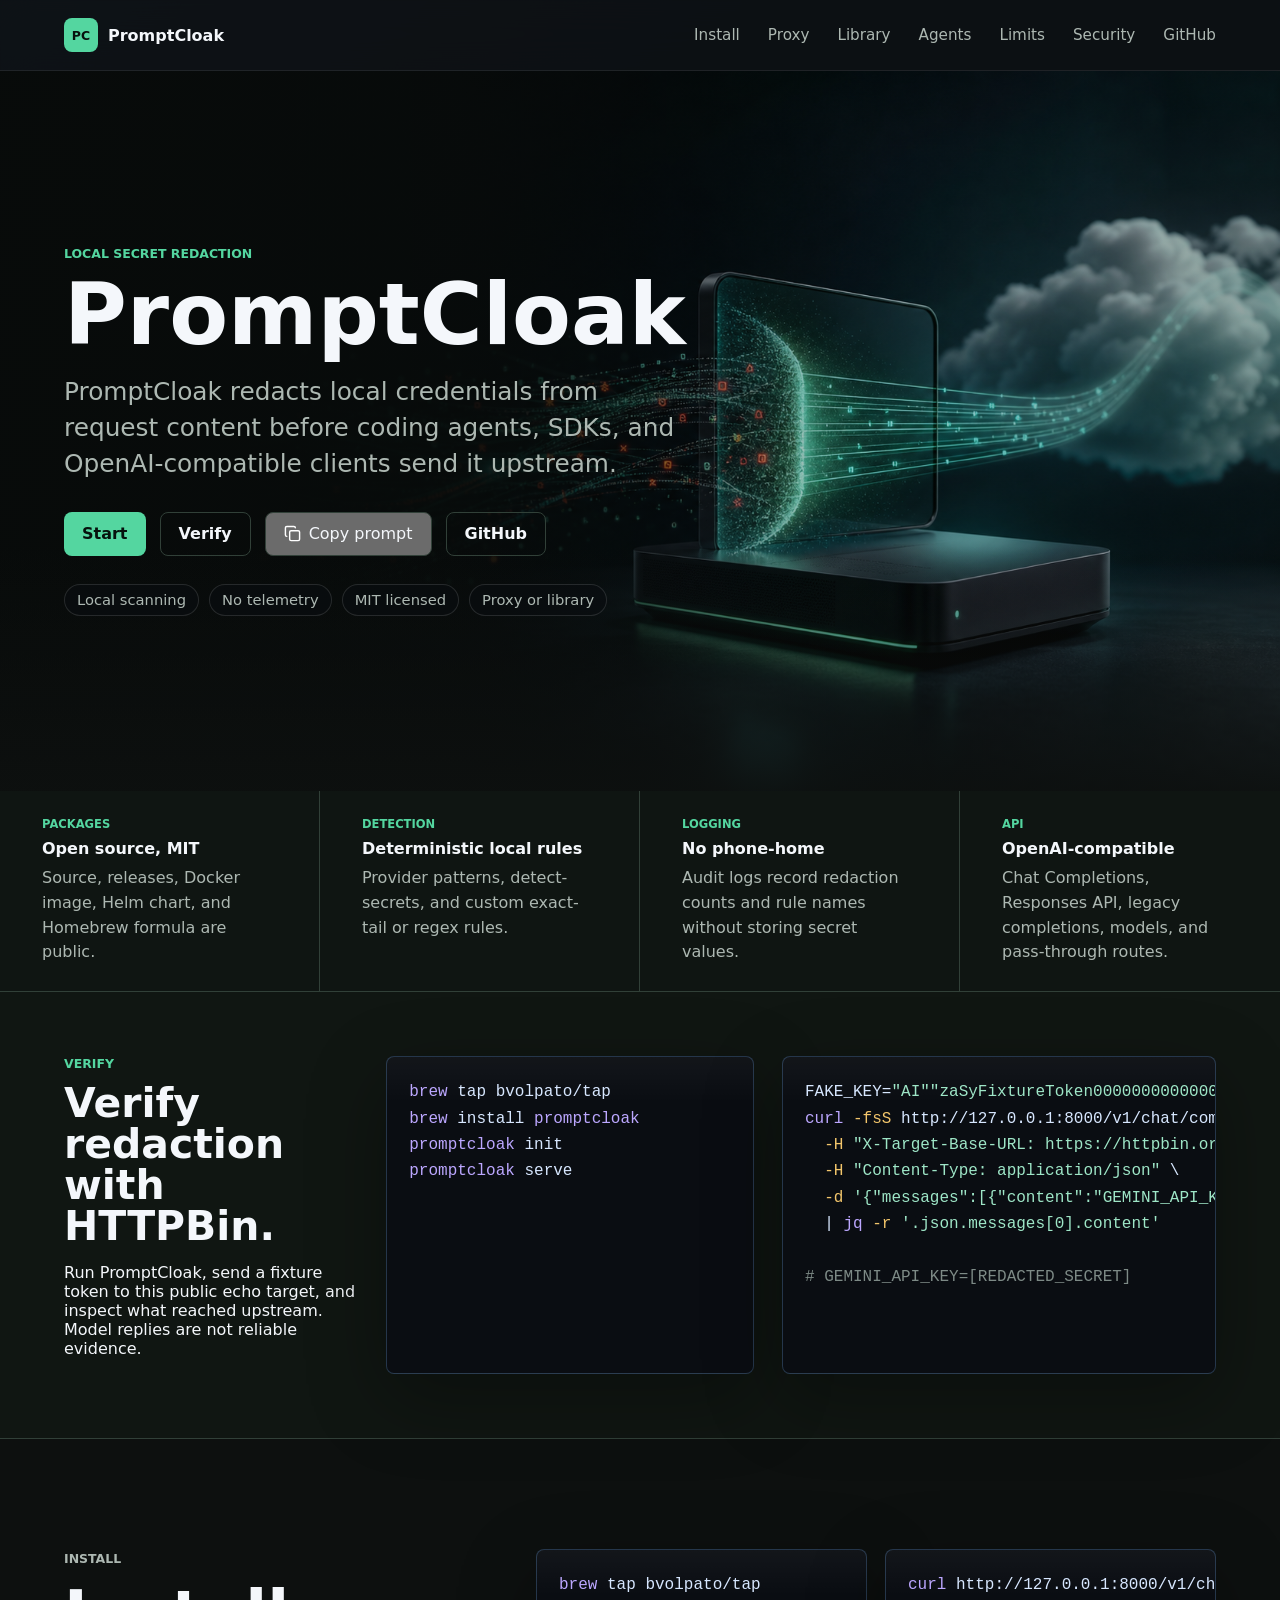
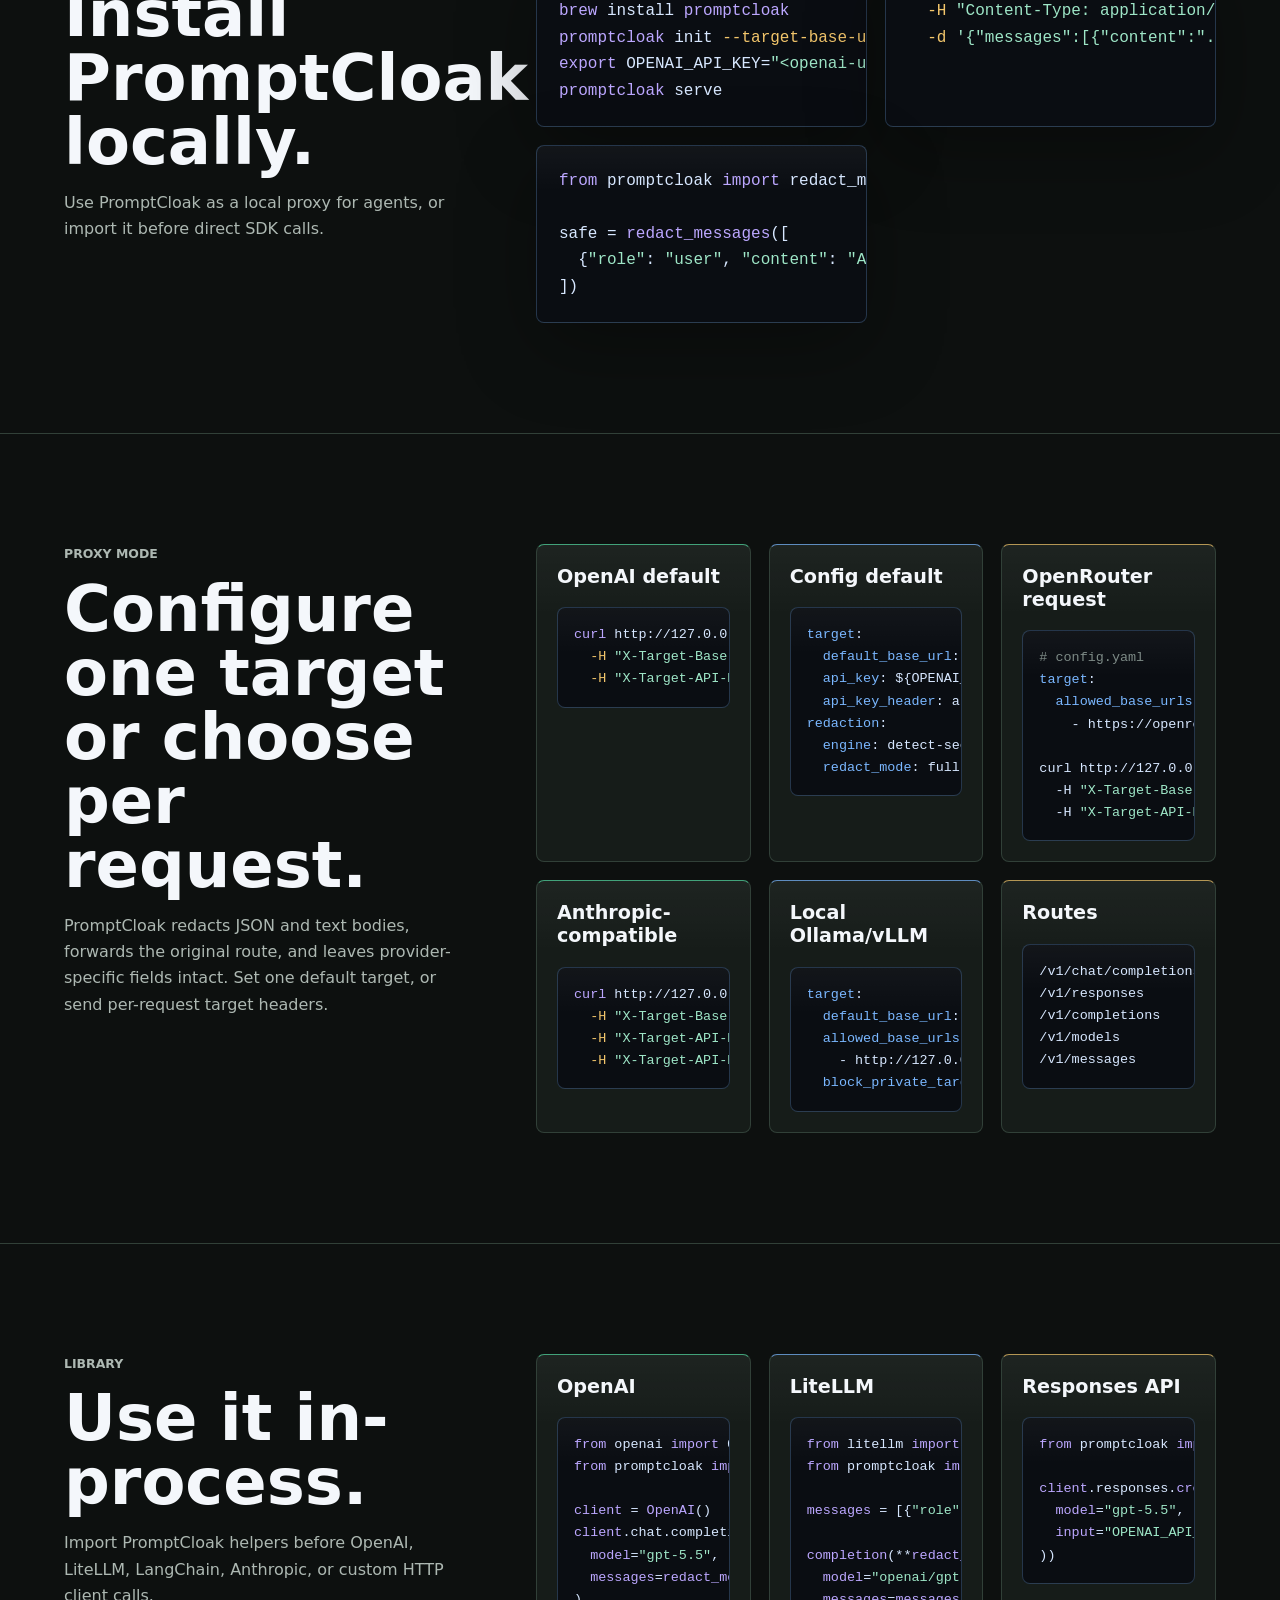
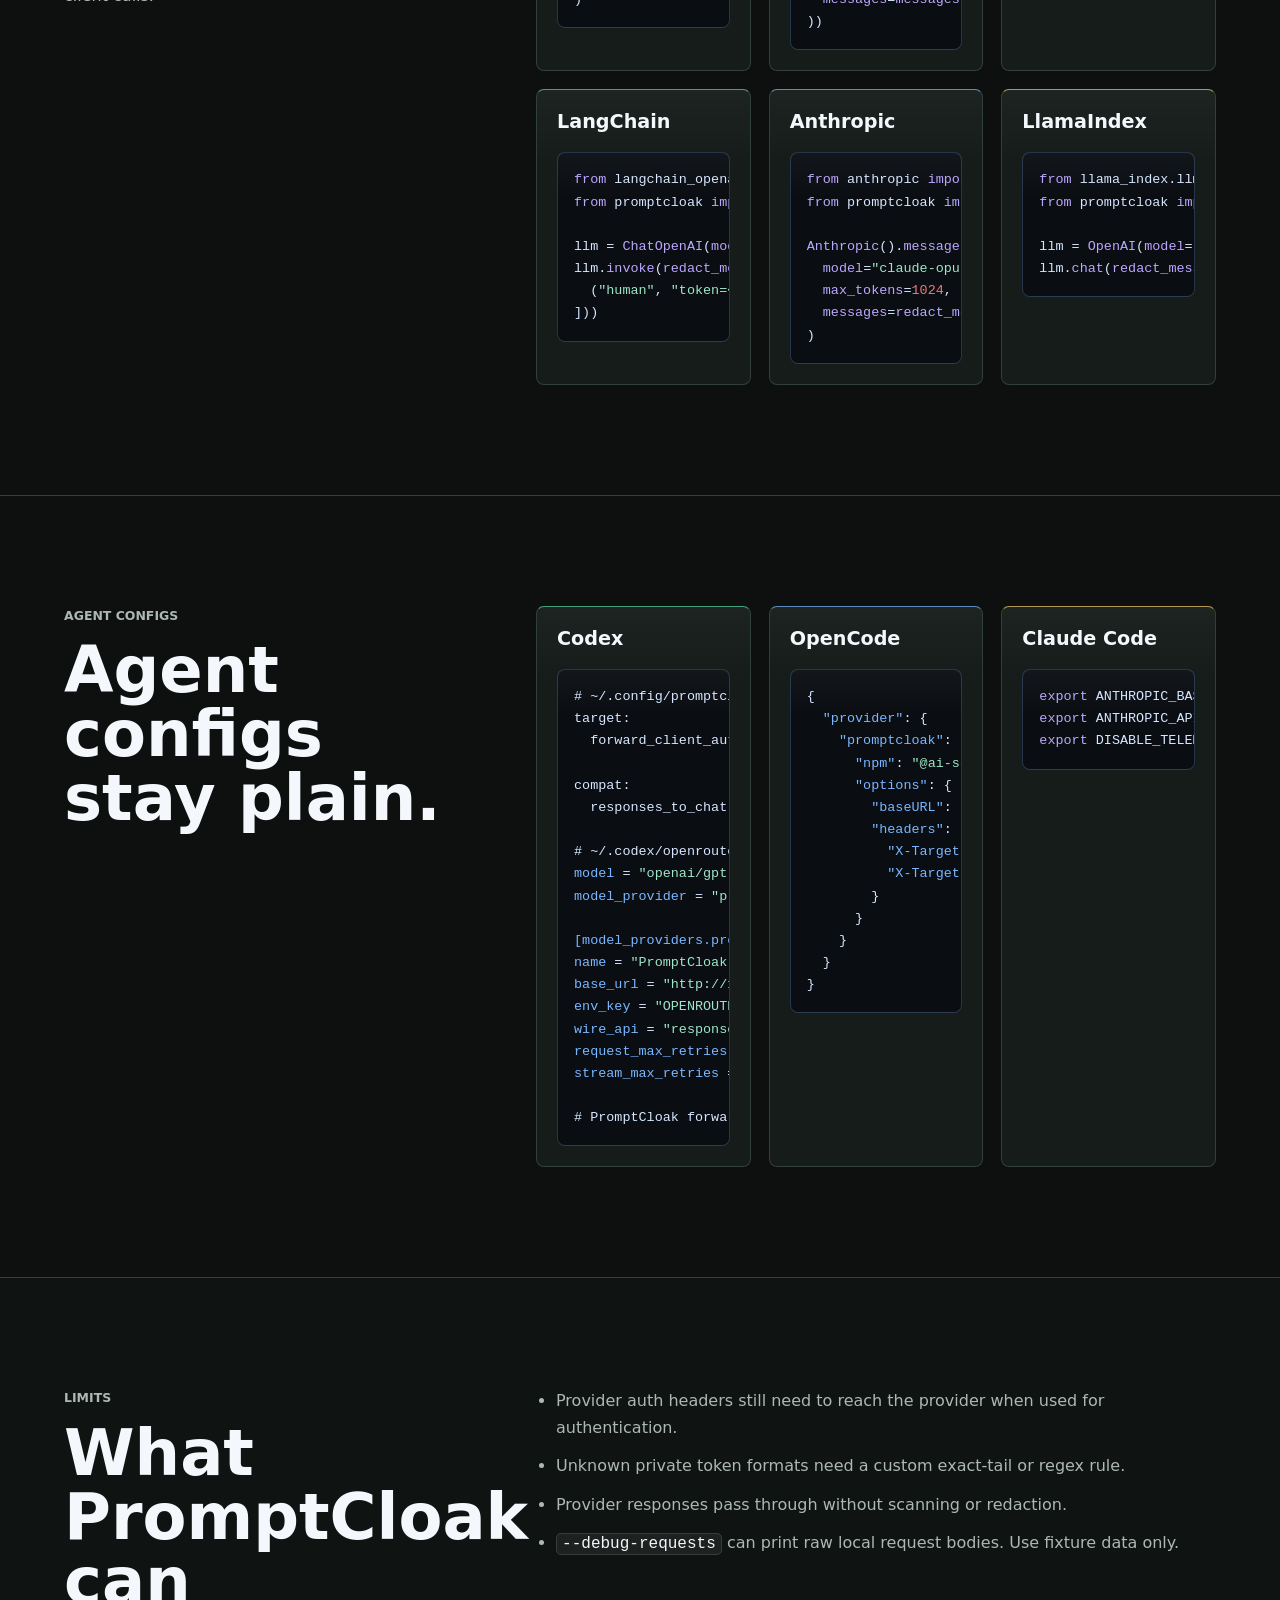
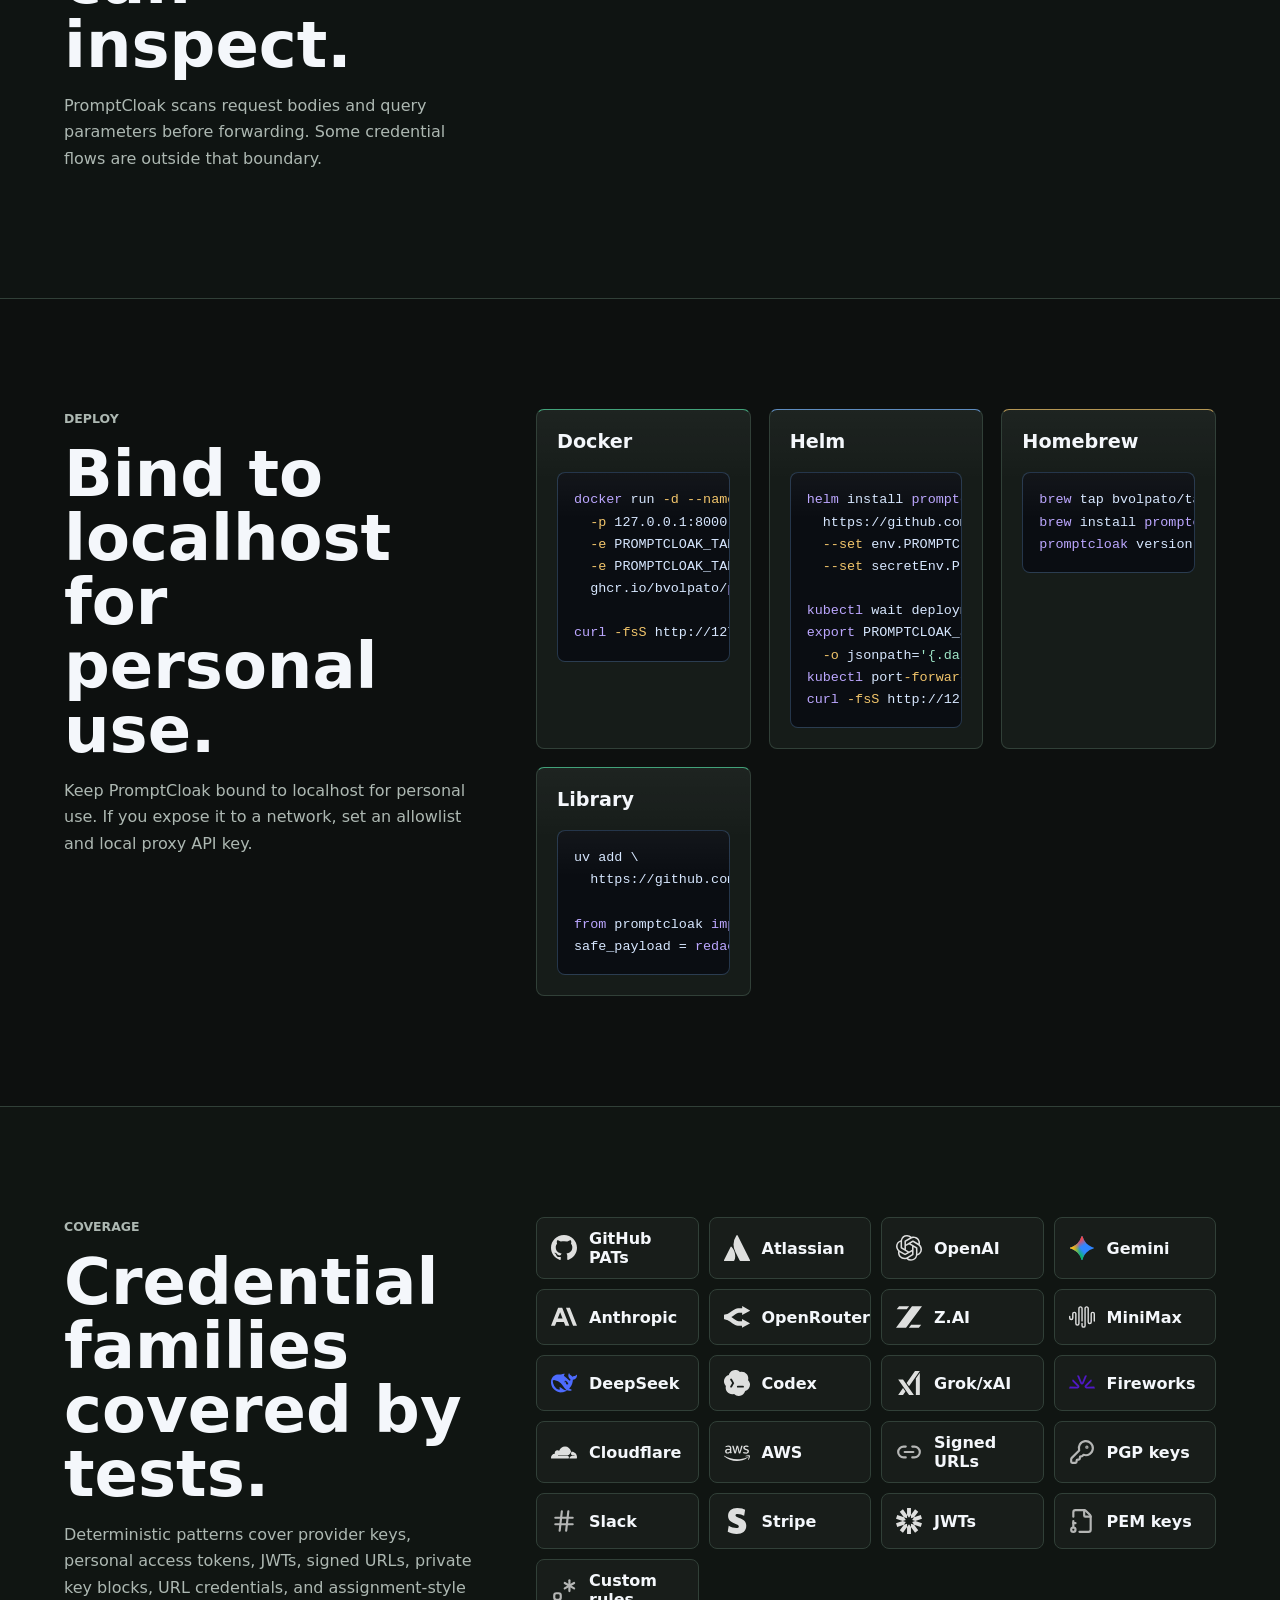
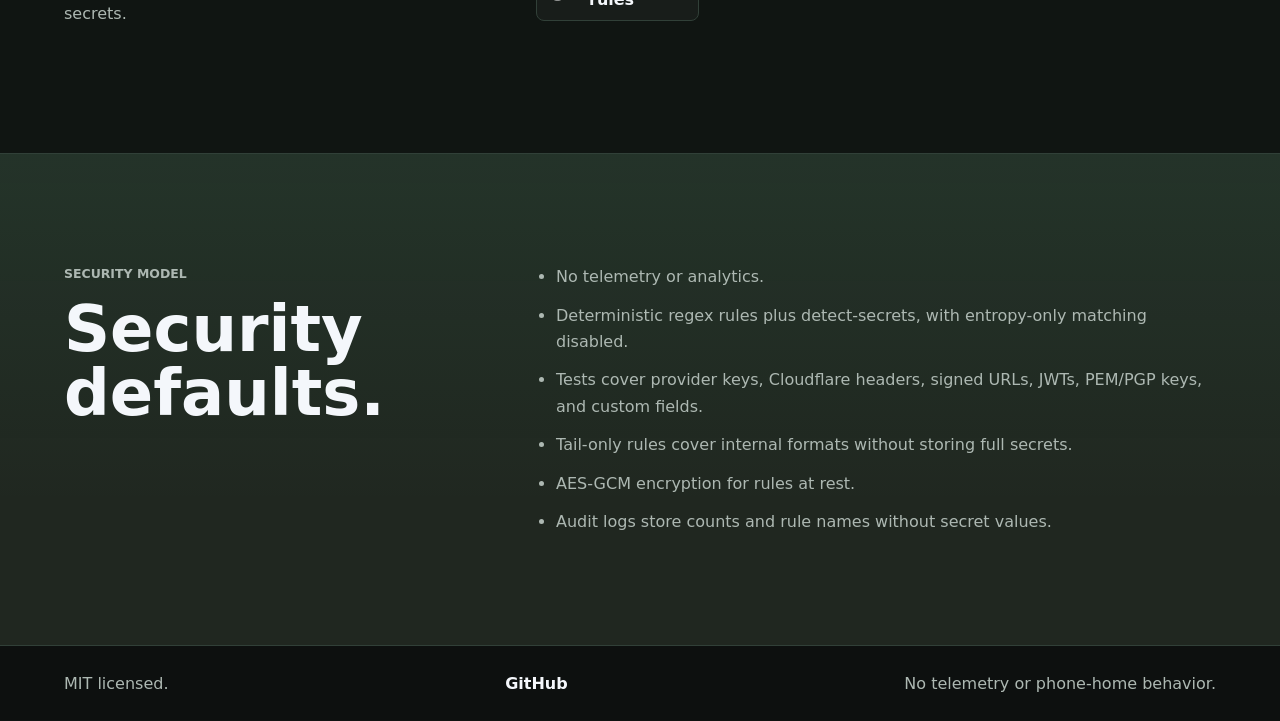
==== commit 02f30148: "[docs] define request-only redaction boundary" ====
--- a/site/index.html
+++ b/site/index.html
@@ -349,7 +349,7 @@
         <ul>
           <li>Provider auth headers still need to reach the provider when used for authentication.</li>
           <li>Unknown private token formats need a custom exact-tail or regex rule.</li>
-          <li>Streaming response redaction is intentionally not attempted.</li>
+          <li>Provider responses pass through without scanning or redaction.</li>
           <li><code>--debug-requests</code> can print raw local request bodies. Use fixture data only.</li>
         </ul>
       </section>
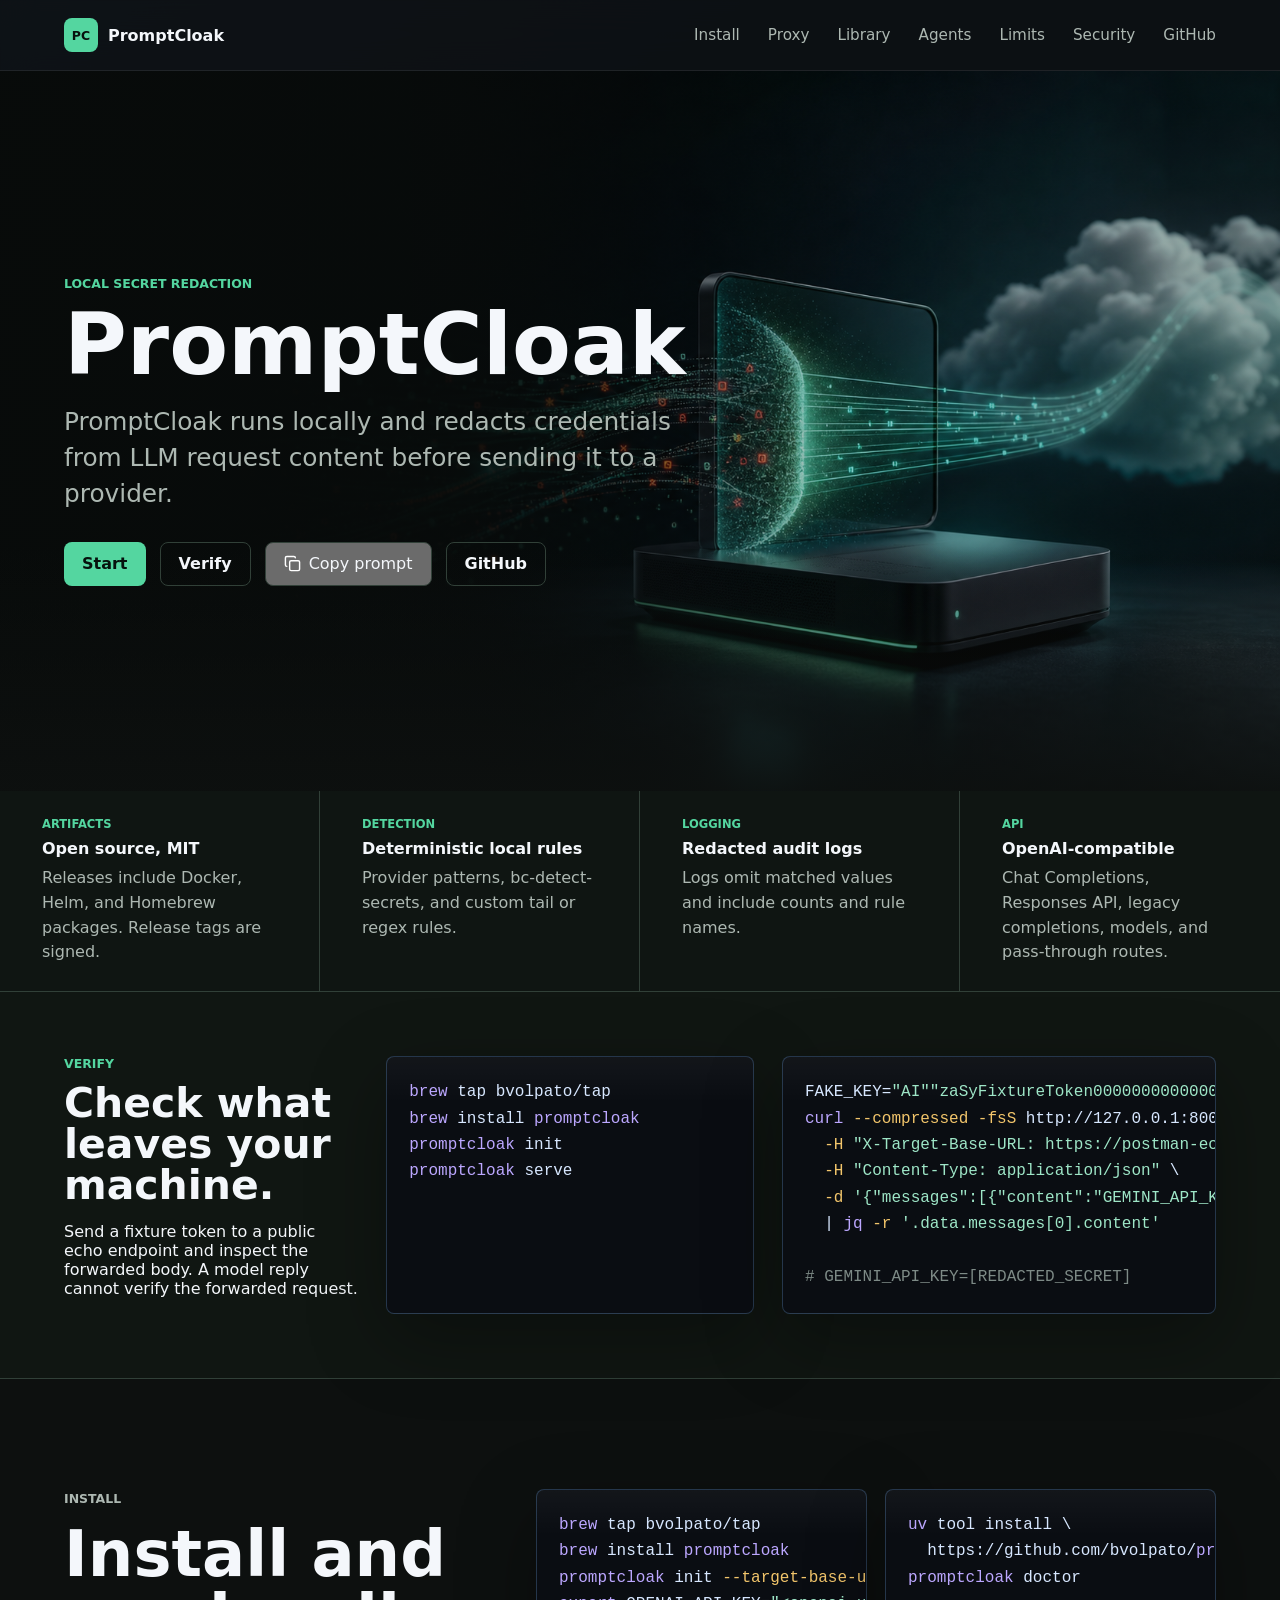
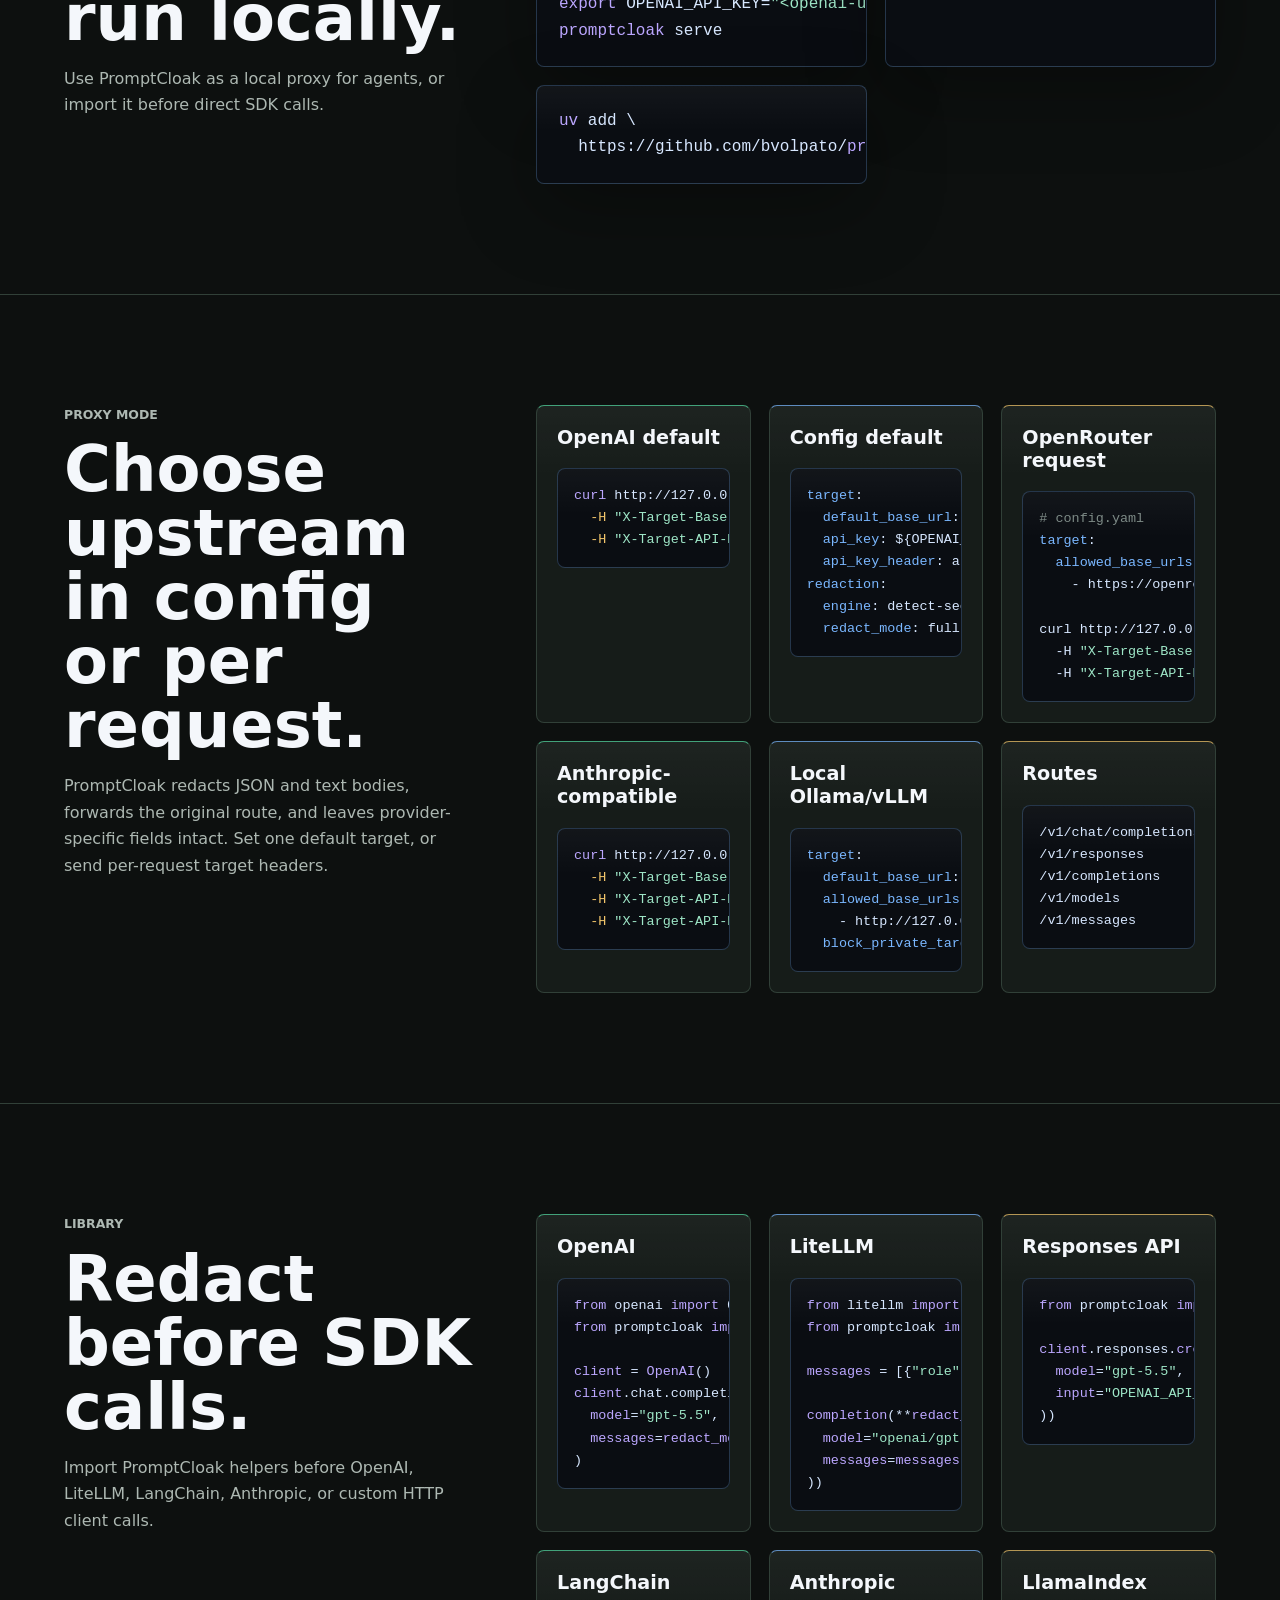
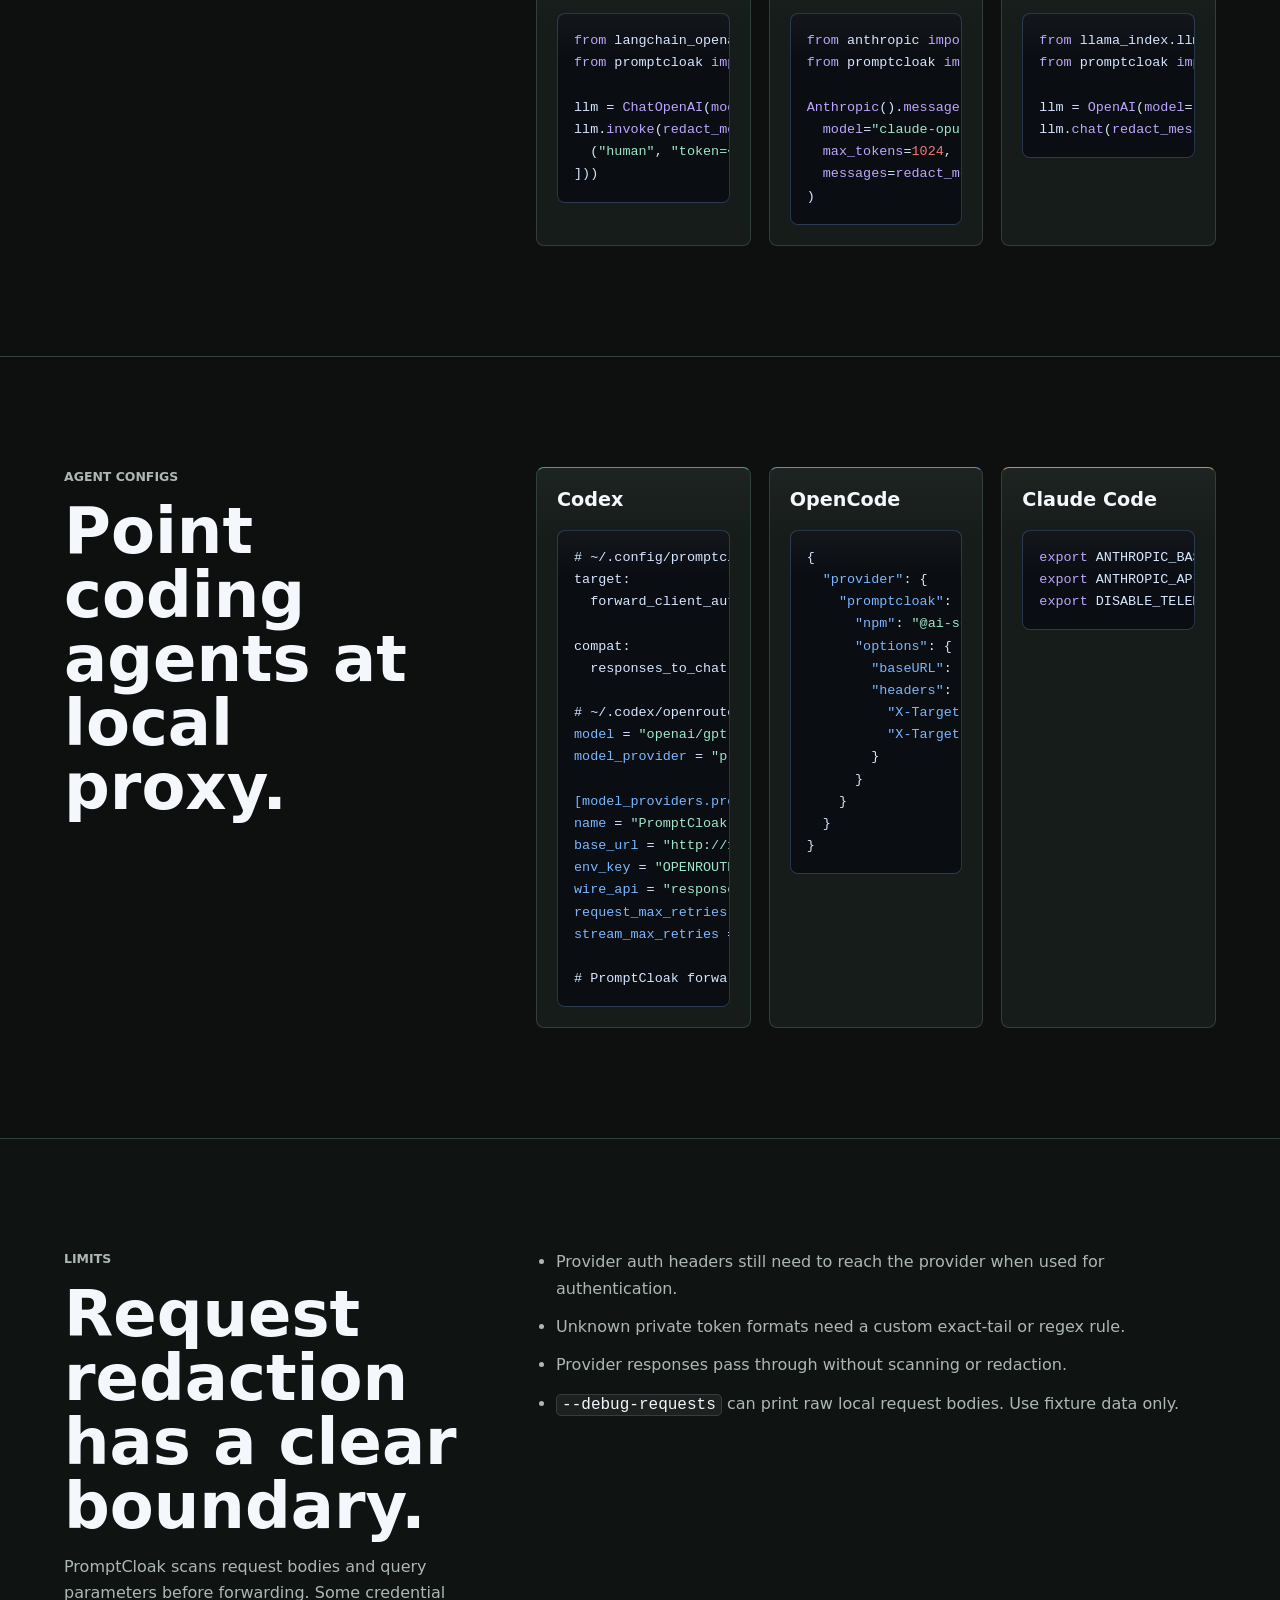
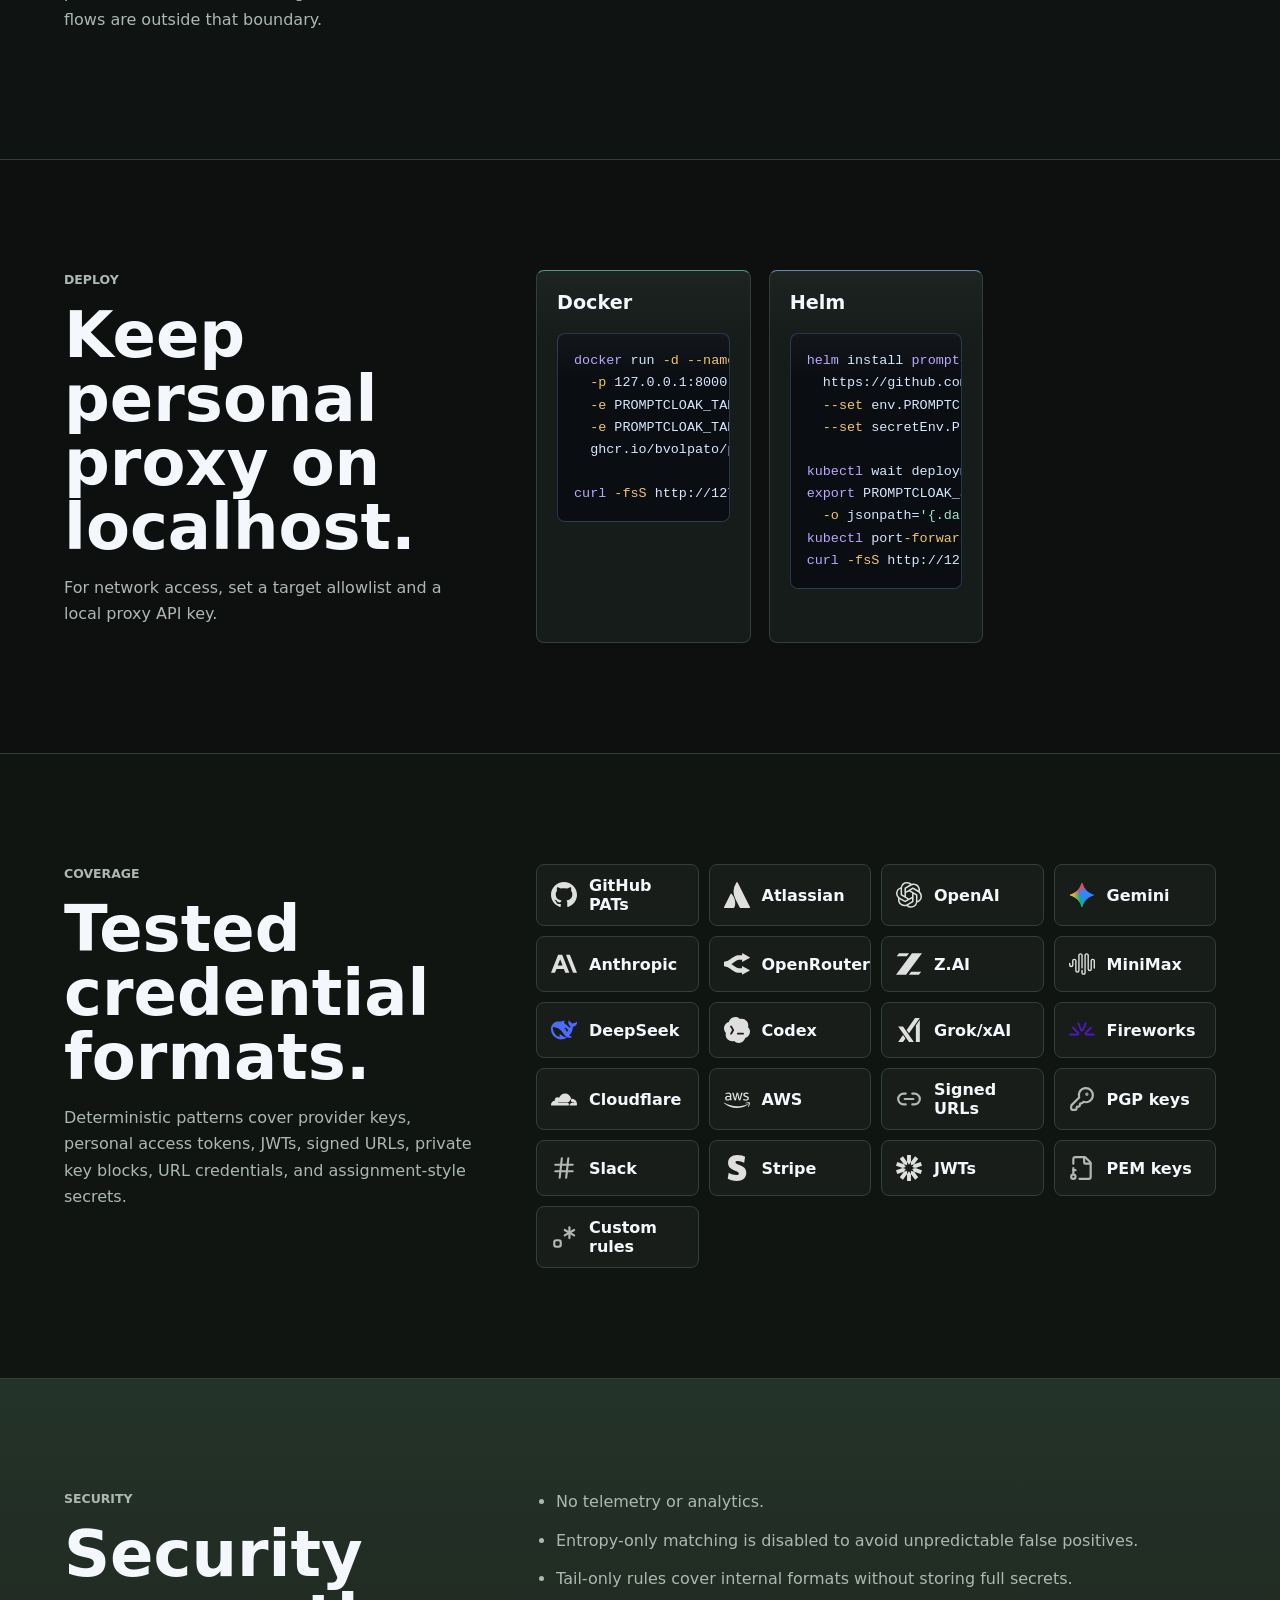
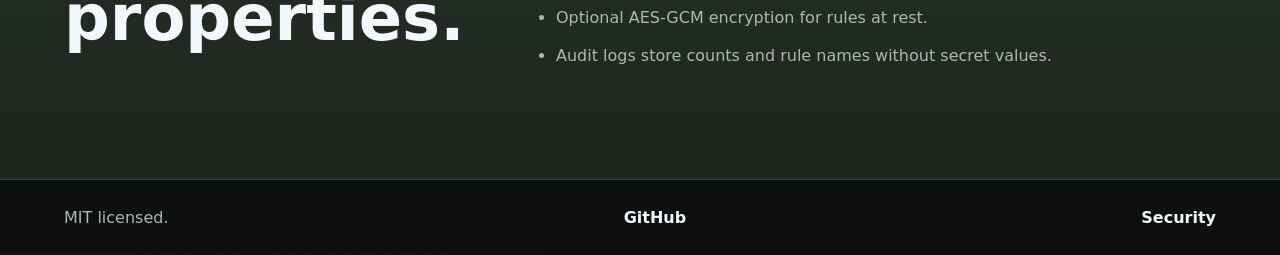
==== commit 7450893d: "[docs] tighten readme and site copy - remove repeated and promotional language across public docs - " ====
--- a/site/index.html
+++ b/site/index.html
@@ -44,8 +44,8 @@
           <p class="eyebrow">Local secret redaction</p>
           <h1>PromptCloak</h1>
           <p class="lede">
-            PromptCloak redacts local credentials from request content before coding
-            agents, SDKs, and OpenAI-compatible clients send it upstream.
+            PromptCloak runs locally and redacts credentials from LLM request content
+            before sending it to a provider.
           </p>
           <div class="actions">
             <a class="button primary" href="#install">Start</a>
@@ -63,30 +63,24 @@
             <a class="button secondary" href="https://github.com/bvolpato/promptcloak">GitHub</a>
             <span id="copy-prompt-status" class="sr-only" aria-live="polite"></span>
           </div>
-          <div class="hero-facts" aria-label="Project guarantees">
-            <span>Local scanning</span>
-            <span>No telemetry</span>
-            <span>MIT licensed</span>
-            <span>Proxy or library</span>
-          </div>
         </div>
       </section>
 
       <section class="proof" aria-label="Open source project facts">
         <div>
-          <span>Packages</span>
+          <span>Artifacts</span>
           <strong>Open source, MIT</strong>
-          <p>Source, releases, Docker image, Helm chart, and Homebrew formula are public.</p>
+          <p>Releases include Docker, Helm, and Homebrew packages. Release tags are signed.</p>
         </div>
         <div>
           <span>Detection</span>
           <strong>Deterministic local rules</strong>
-          <p>Provider patterns, detect-secrets, and custom exact-tail or regex rules.</p>
+          <p>Provider patterns, bc-detect-secrets, and custom tail or regex rules.</p>
         </div>
         <div>
           <span>Logging</span>
-          <strong>No phone-home</strong>
-          <p>Audit logs record redaction counts and rule names without storing secret values.</p>
+          <strong>Redacted audit logs</strong>
+          <p>Logs omit matched values and include counts and rule names.</p>
         </div>
         <div>
           <span>API</span>
@@ -98,10 +92,10 @@
       <section id="verify" class="quickstart" aria-label="Redaction verification">
         <div>
           <p class="eyebrow">Verify</p>
-          <h2>Verify redaction with HTTPBin.</h2>
-          <p>
-            Run PromptCloak, send a fixture token to this public echo target, and
-            inspect what reached upstream. Model replies are not reliable evidence.
+          <h2>Check what leaves your machine.</h2>
+          <p>
+            Send a fixture token to a public echo endpoint and inspect the forwarded
+            body. A model reply cannot verify the forwarded request.
           </p>
         </div>
         <pre><code>brew tap bvolpato/tap
@@ -109,11 +103,11 @@
 promptcloak init
 promptcloak serve</code></pre>
         <pre><code>FAKE_KEY="AI""zaSyFixtureToken000000000000000000000"
-curl -fsS http://127.0.0.1:8000/v1/chat/completions \
-  -H "X-Target-Base-URL: https://httpbin.org/anything" \
+curl --compressed -fsS http://127.0.0.1:8000/post \
+  -H "X-Target-Base-URL: https://postman-echo.com" \
   -H "Content-Type: application/json" \
   -d '{"messages":[{"content":"GEMINI_API_KEY='"$FAKE_KEY"'"}]}' \
-  | jq -r '.json.messages[0].content'
+  | jq -r '.data.messages[0].content'
 
 # GEMINI_API_KEY=[REDACTED_SECRET]</code></pre>
       </section>
@@ -121,7 +115,7 @@
       <section id="install" class="section">
         <div class="section-copy">
           <p class="eyebrow">Install</p>
-          <h2>Install PromptCloak locally.</h2>
+          <h2>Install and run locally.</h2>
           <p>
             Use PromptCloak as a local proxy for agents, or import it before direct SDK
             calls.
@@ -133,21 +127,18 @@
 promptcloak init --target-base-url https://api.openai.com/v1
 export OPENAI_API_KEY="&lt;openai-upstream-key&gt;"
 promptcloak serve</code></pre>
-          <pre><code>curl http://127.0.0.1:8000/v1/chat/completions \
-  -H "Content-Type: application/json" \
-  -d '{"messages":[{"content":".env has sk-..."}]}'</code></pre>
-          <pre><code>from promptcloak import redact_messages
-
-safe = redact_messages([
-  {"role": "user", "content": "API_KEY=&lt;secret&gt;"}
-])</code></pre>
+          <pre><code>uv tool install \
+  https://github.com/bvolpato/promptcloak/releases/download/v0.1.8/promptcloak-0.1.8-py3-none-any.whl
+promptcloak doctor</code></pre>
+          <pre><code>uv add \
+  https://github.com/bvolpato/promptcloak/releases/download/v0.1.8/promptcloak-0.1.8-py3-none-any.whl</code></pre>
         </div>
       </section>
 
       <section id="proxy" class="section">
         <div class="section-copy">
           <p class="eyebrow">Proxy mode</p>
-          <h2>Configure one target or choose per request.</h2>
+          <h2>Choose upstream in config or per request.</h2>
           <p>
             PromptCloak redacts JSON and text bodies, forwards the original route, and
             leaves provider-specific fields intact. Set one default target, or send
@@ -211,7 +202,7 @@
       <section id="library" class="section">
         <div class="section-copy">
           <p class="eyebrow">Library</p>
-          <h2>Use it in-process.</h2>
+          <h2>Redact before SDK calls.</h2>
           <p>
             Import PromptCloak helpers before OpenAI, LiteLLM, LangChain, Anthropic, or
             custom HTTP client calls.
@@ -285,7 +276,7 @@
       <section id="agents" class="section">
         <div class="section-copy">
           <p class="eyebrow">Agent configs</p>
-          <h2>Agent configs stay plain.</h2>
+          <h2>Point coding agents at local proxy.</h2>
         </div>
         <div class="agent-grid">
           <article>
@@ -340,7 +331,7 @@
       <section id="limits" class="section limits">
         <div class="section-copy">
           <p class="eyebrow">Limits</p>
-          <h2>What PromptCloak can inspect.</h2>
+          <h2>Request redaction has a clear boundary.</h2>
           <p>
             PromptCloak scans request bodies and query parameters before forwarding.
             Some credential flows are outside that boundary.
@@ -357,10 +348,9 @@
       <section id="deploy" class="section">
         <div class="section-copy">
           <p class="eyebrow">Deploy</p>
-          <h2>Bind to localhost for personal use.</h2>
-          <p>
-            Keep PromptCloak bound to localhost for personal use. If you expose it to a
-            network, set an allowlist and local proxy API key.
+          <h2>Keep personal proxy on localhost.</h2>
+          <p>
+            For network access, set a target allowlist and a local proxy API key.
           </p>
         </div>
         <div class="agent-grid">
@@ -370,14 +360,14 @@
   -p 127.0.0.1:8000:8000 \
   -e PROMPTCLOAK_TARGET_BASE_URL=https://api.openai.com/v1 \
   -e PROMPTCLOAK_TARGET_API_KEY="$OPENAI_API_KEY" \
-  ghcr.io/bvolpato/promptcloak:0.1.7
+  ghcr.io/bvolpato/promptcloak:0.1.8
 
 curl -fsS http://127.0.0.1:8000/healthz</code></pre>
           </article>
           <article>
             <h3>Helm</h3>
             <pre><code>helm install promptcloak \
-  https://github.com/bvolpato/promptcloak/releases/download/v0.1.7/promptcloak-0.1.7.tgz \
+  https://github.com/bvolpato/promptcloak/releases/download/v0.1.8/promptcloak-0.1.8.tgz \
   --set env.PROMPTCLOAK_TARGET_DEFAULT_BASE_URL=https://api.openai.com/v1 \
   --set secretEnv.PROMPTCLOAK_TARGET_API_KEY="$OPENAI_API_KEY"
 
@@ -387,27 +377,13 @@
 kubectl port-forward svc/promptcloak 8000:8000
 curl -fsS http://127.0.0.1:8000/healthz</code></pre>
           </article>
-          <article>
-            <h3>Homebrew</h3>
-            <pre><code>brew tap bvolpato/tap
-brew install promptcloak
-promptcloak version</code></pre>
-          </article>
-          <article>
-            <h3>Library</h3>
-            <pre><code>uv add \
-  https://github.com/bvolpato/promptcloak/releases/download/v0.1.7/promptcloak-0.1.7-py3-none-any.whl
-
-from promptcloak import redact_payload
-safe_payload = redact_payload(payload)</code></pre>
-          </article>
         </div>
       </section>
 
       <section class="coverage section">
         <div>
           <p class="eyebrow">Coverage</p>
-          <h2>Credential families covered by tests.</h2>
+          <h2>Tested credential formats.</h2>
           <p>
             Deterministic patterns cover provider keys, personal access tokens, JWTs,
             signed URLs, private key blocks, URL credentials, and assignment-style secrets.
@@ -440,15 +416,14 @@
 
       <section id="security" class="section security">
         <div>
-          <p class="eyebrow">Security model</p>
-          <h2>Security defaults.</h2>
+          <p class="eyebrow">Security</p>
+          <h2>Security properties.</h2>
         </div>
         <ul>
           <li>No telemetry or analytics.</li>
-          <li>Deterministic regex rules plus detect-secrets, with entropy-only matching disabled.</li>
-          <li>Tests cover provider keys, Cloudflare headers, signed URLs, JWTs, PEM/PGP keys, and custom fields.</li>
+          <li>Entropy-only matching is disabled to avoid unpredictable false positives.</li>
           <li>Tail-only rules cover internal formats without storing full secrets.</li>
-          <li>AES-GCM encryption for rules at rest.</li>
+          <li>Optional AES-GCM encryption for rules at rest.</li>
           <li>Audit logs store counts and rule names without secret values.</li>
         </ul>
       </section>
@@ -457,7 +432,7 @@
     <footer>
       <span>MIT licensed.</span>
       <a href="https://github.com/bvolpato/promptcloak">GitHub</a>
-      <span>No telemetry or phone-home behavior.</span>
+      <a href="https://github.com/bvolpato/promptcloak/blob/main/SECURITY.md">Security</a>
     </footer>
   </body>
 </html>
--- a/site/styles.css
+++ b/site/styles.css
@@ -250,25 +250,6 @@
   background: rgba(122, 183, 255, 0.08);
 }
 
-.hero-facts {
-  display: flex;
-  flex-wrap: wrap;
-  gap: 10px;
-  margin-top: 28px;
-  color: var(--muted);
-  font-size: 0.92rem;
-}
-
-.hero-facts span {
-  display: inline-flex;
-  align-items: center;
-  min-height: 32px;
-  border: 1px solid rgba(255, 255, 255, 0.12);
-  border-radius: 999px;
-  padding: 0 12px;
-  background: rgba(10, 13, 18, 0.54);
-}
-
 pre {
   min-width: 0;
   overflow: hidden;
@@ -580,13 +561,4 @@
       var(--bg);
   }
 
-  .hero-facts {
-    gap: 8px;
-  }
-
-  .hero-facts span {
-    min-height: 30px;
-    padding: 0 10px;
-    font-size: 0.82rem;
-  }
-}
+}
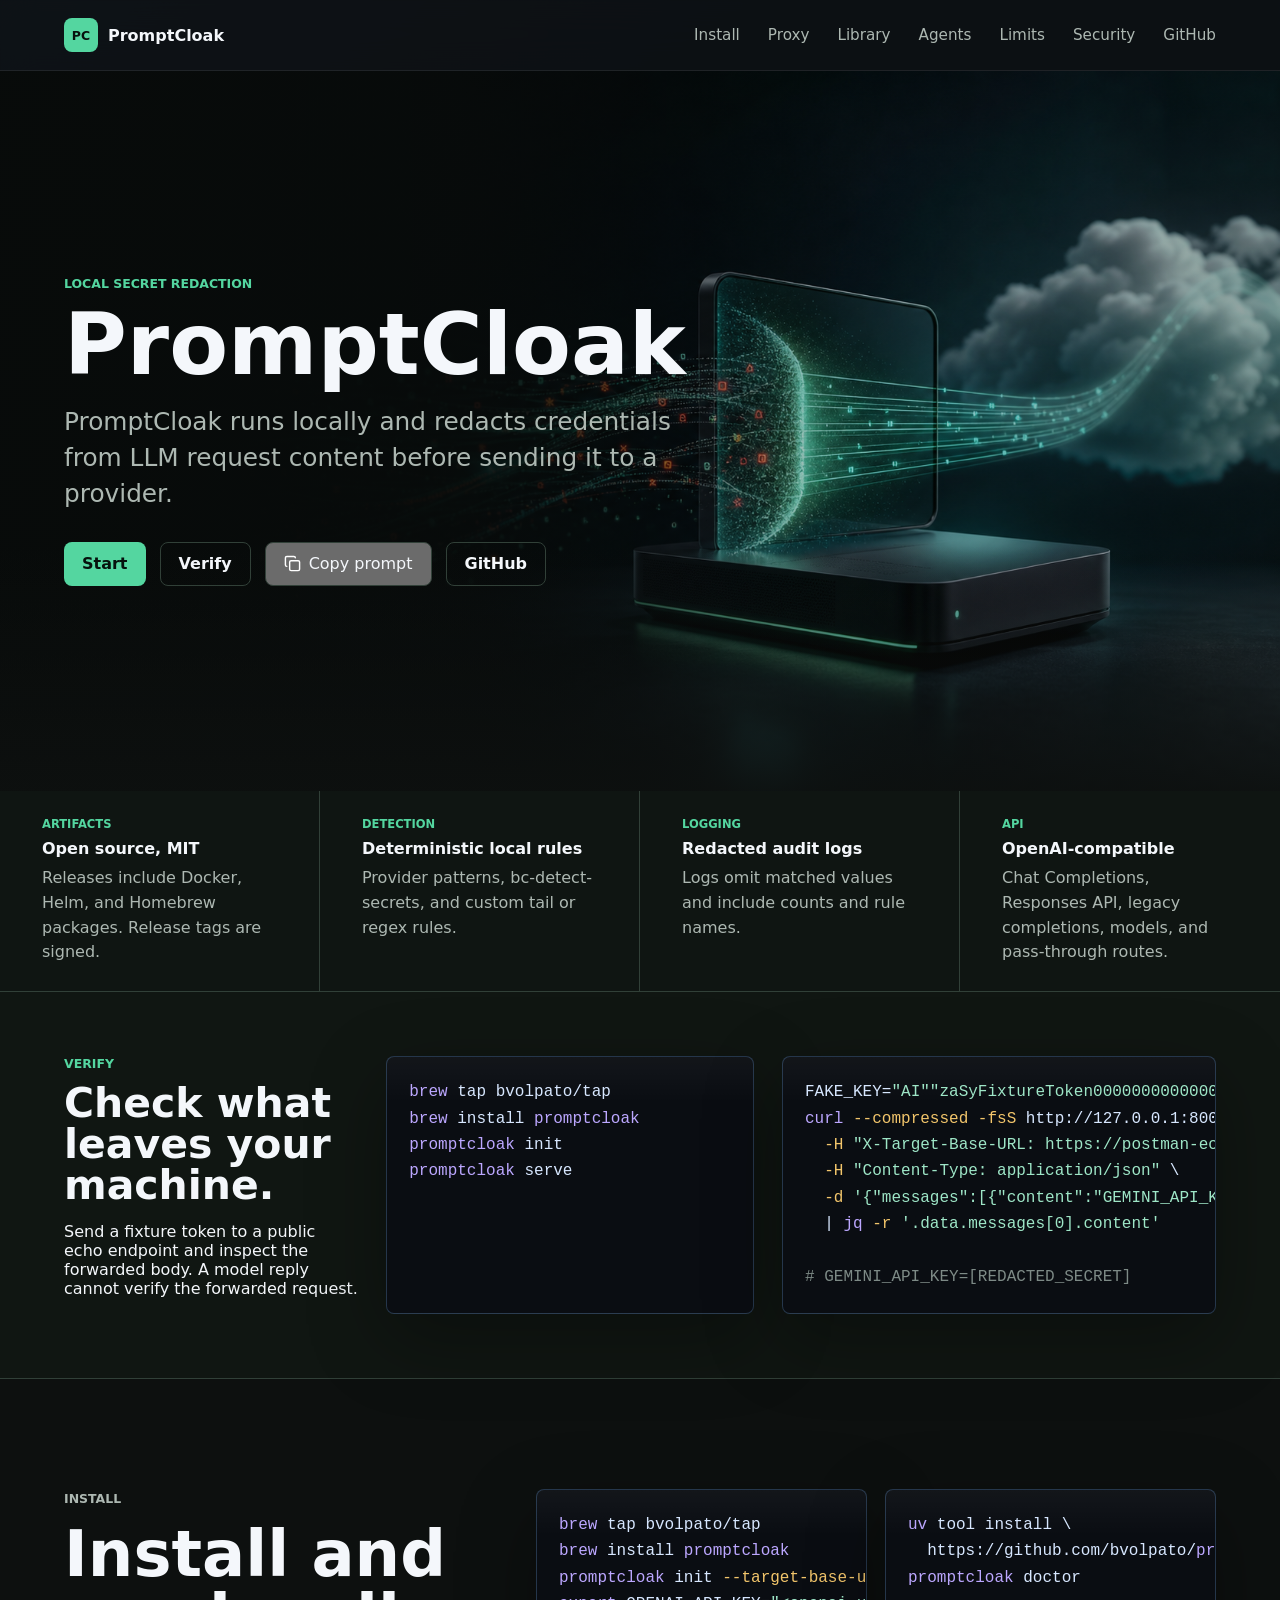
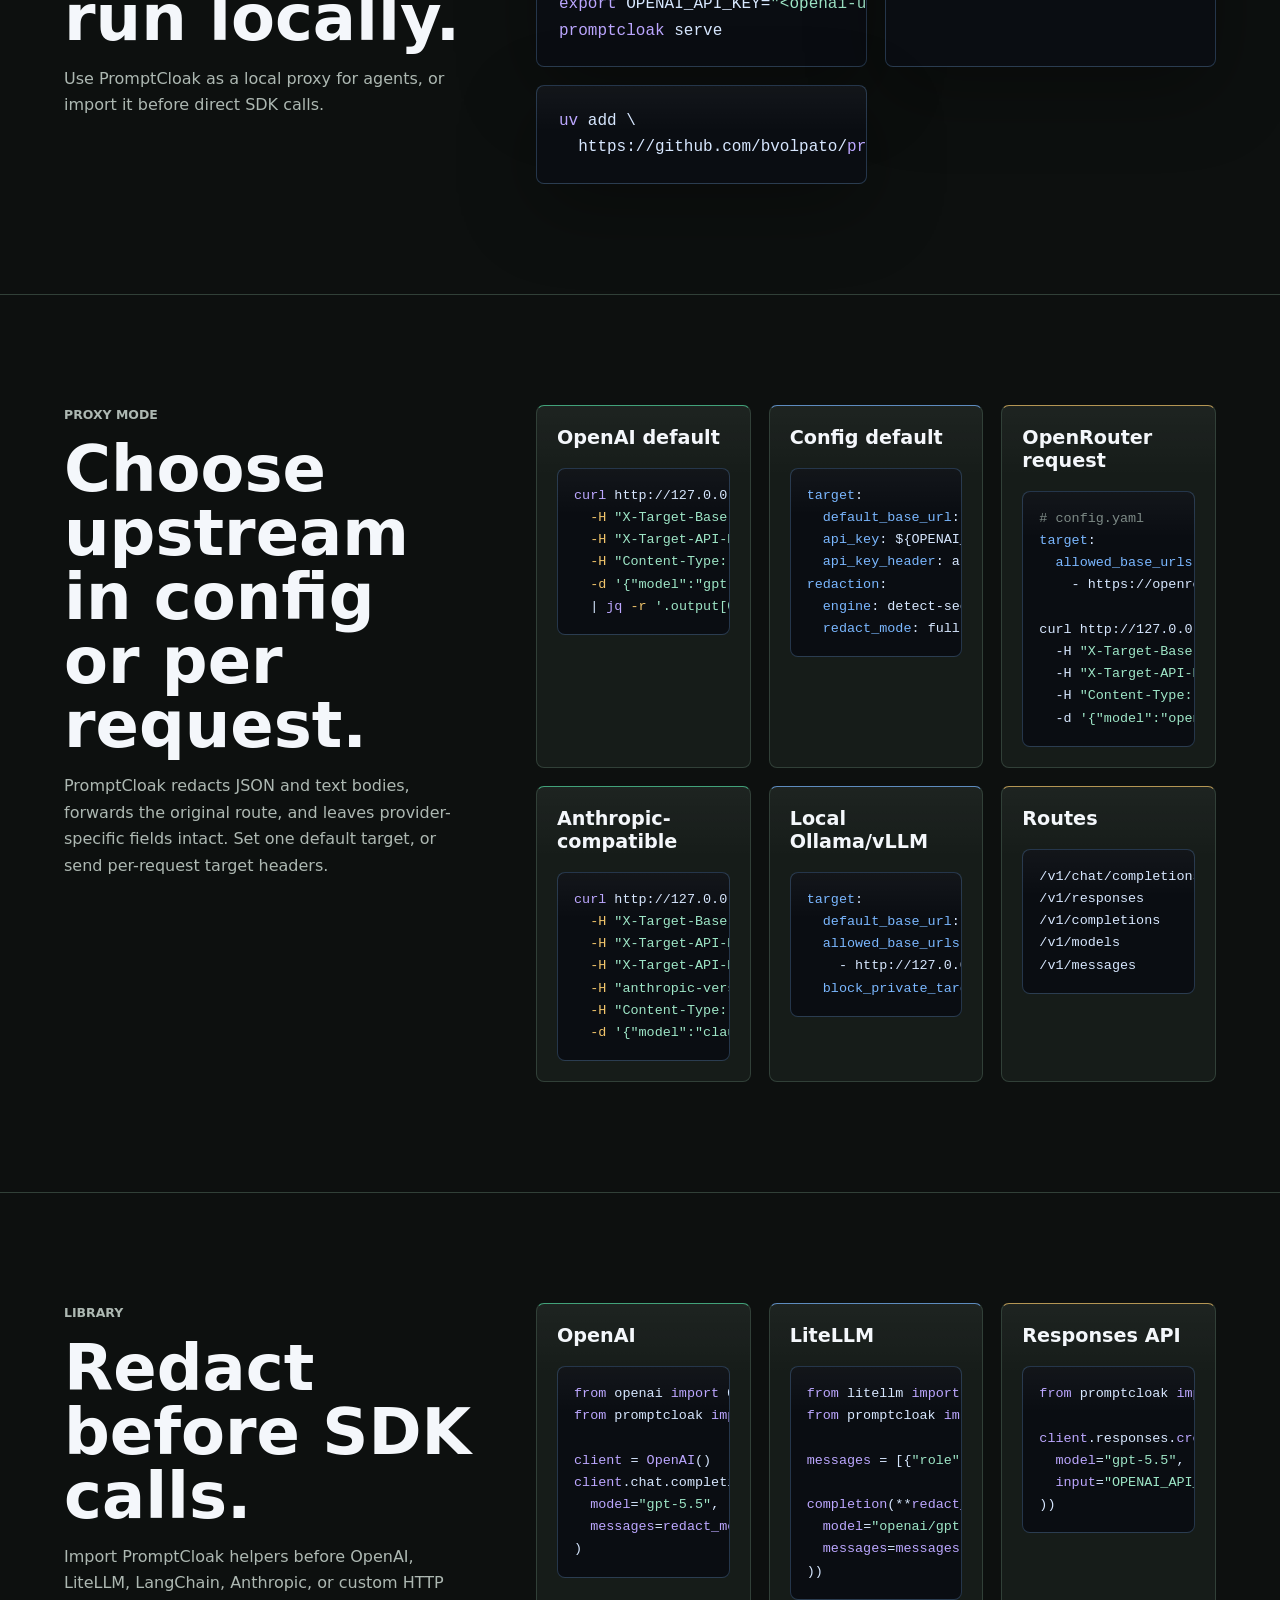
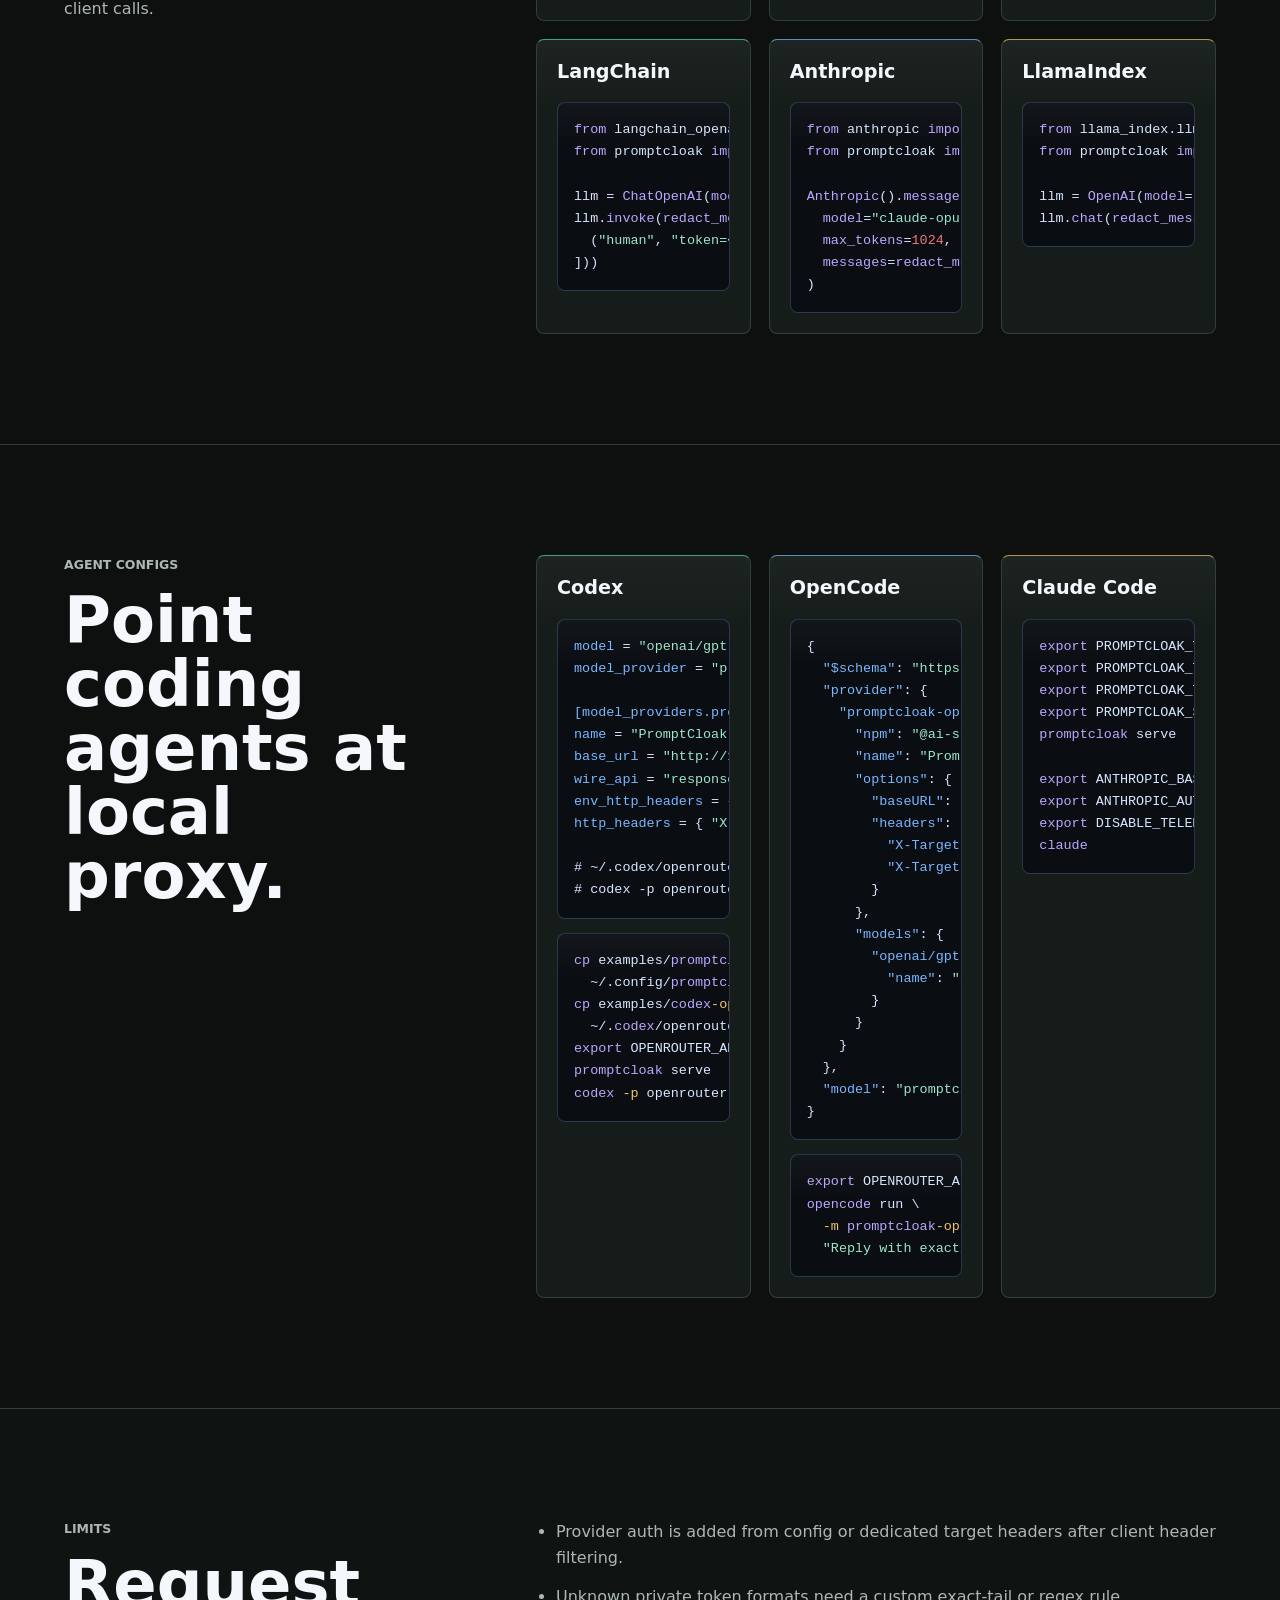
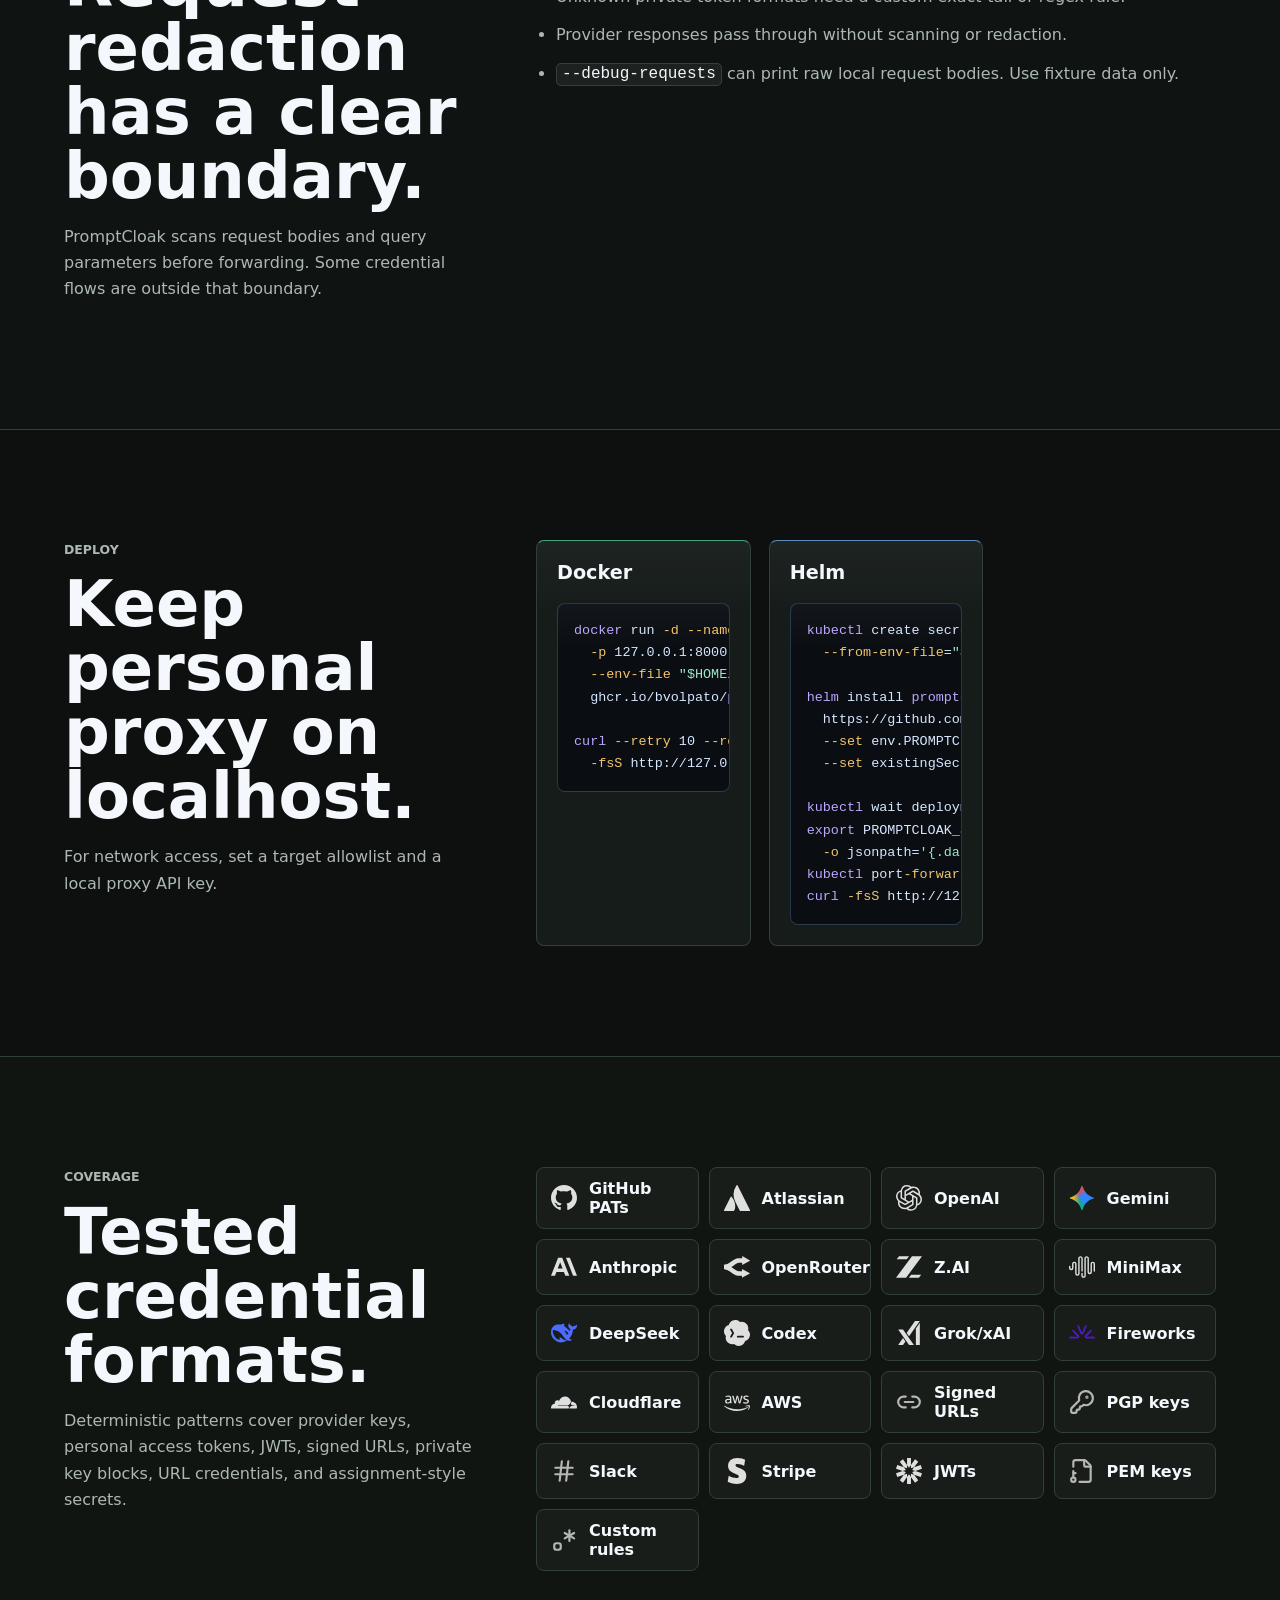
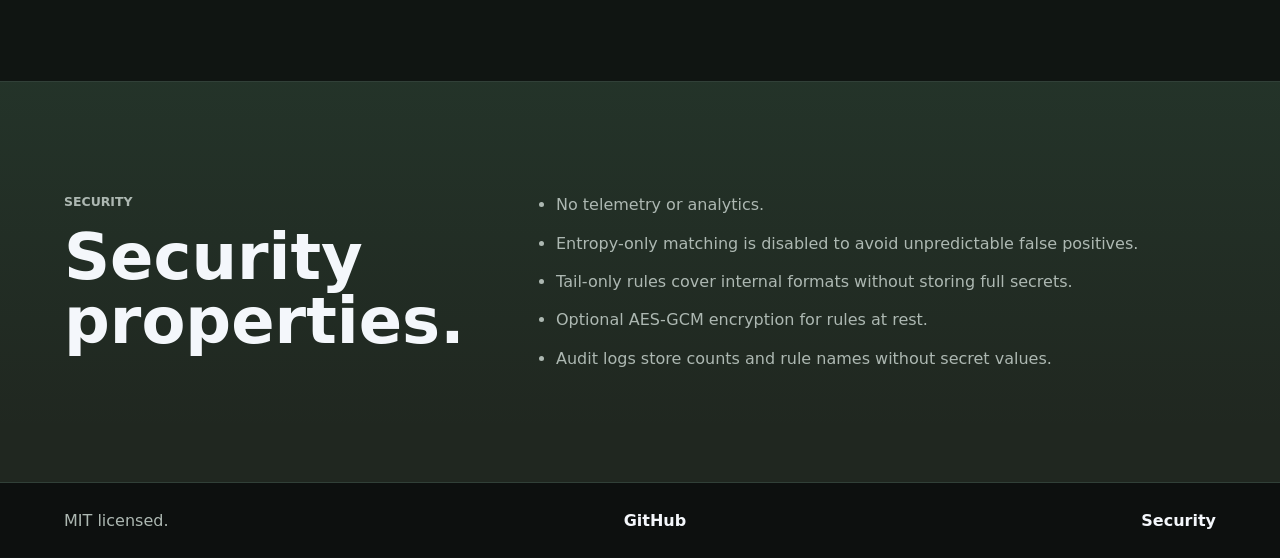
==== commit d3bd65b1: "[release] prepare 0.1.9" ====
--- a/site/index.html
+++ b/site/index.html
@@ -128,10 +128,10 @@
 export OPENAI_API_KEY="&lt;openai-upstream-key&gt;"
 promptcloak serve</code></pre>
           <pre><code>uv tool install \
-  https://github.com/bvolpato/promptcloak/releases/download/v0.1.8/promptcloak-0.1.8-py3-none-any.whl
+  https://github.com/bvolpato/promptcloak/releases/download/v0.1.9/promptcloak-0.1.9-py3-none-any.whl
 promptcloak doctor</code></pre>
           <pre><code>uv add \
-  https://github.com/bvolpato/promptcloak/releases/download/v0.1.8/promptcloak-0.1.8-py3-none-any.whl</code></pre>
+  https://github.com/bvolpato/promptcloak/releases/download/v0.1.9/promptcloak-0.1.9-py3-none-any.whl</code></pre>
         </div>
       </section>
 
@@ -150,7 +150,10 @@
             <h3>OpenAI default</h3>
             <pre><code>curl http://127.0.0.1:8000/v1/responses \
   -H "X-Target-Base-URL: https://api.openai.com/v1" \
-  -H "X-Target-API-Key: $OPENAI_API_KEY"</code></pre>
+  -H "X-Target-API-Key: $OPENAI_API_KEY" \
+  -H "Content-Type: application/json" \
+  -d '{"model":"gpt-5.5","input":"Reply exactly: ok"}' \
+  | jq -r '.output[0].content[0].text'</code></pre>
           </article>
           <article>
             <h3>Config default</h3>
@@ -169,16 +172,21 @@
   allowed_base_urls:
     - https://openrouter.ai/api/v1
 
-curl http://127.0.0.1:8000/v1/chat/completions \
+curl http://127.0.0.1:8000/v1/responses \
   -H "X-Target-Base-URL: https://openrouter.ai/api/v1" \
-  -H "X-Target-API-Key: $OPENROUTER_API_KEY"</code></pre>
+  -H "X-Target-API-Key: $OPENROUTER_API_KEY" \
+  -H "Content-Type: application/json" \
+  -d '{"model":"openai/gpt-oss-120b","input":"Reply exactly: ok"}'</code></pre>
           </article>
           <article>
             <h3>Anthropic-compatible</h3>
             <pre><code>curl http://127.0.0.1:8000/v1/messages \
   -H "X-Target-Base-URL: https://api.anthropic.com" \
   -H "X-Target-API-Key: $ANTHROPIC_API_KEY" \
-  -H "X-Target-API-Key-Header: x-api-key"</code></pre>
+  -H "X-Target-API-Key-Header: x-api-key" \
+  -H "anthropic-version: 2023-06-01" \
+  -H "Content-Type: application/json" \
+  -d '{"model":"claude-opus-4-8","max_tokens":64,"messages":[{"role":"user","content":"Reply exactly: ok"}]}'</code></pre>
           </article>
           <article>
             <h3>Local Ollama/vLLM</h3>
@@ -281,49 +289,67 @@
         <div class="agent-grid">
           <article>
             <h3>Codex</h3>
-            <pre><code># ~/.config/promptcloak/config.yaml
-target:
-  forward_client_authorization: true
-
-compat:
-  responses_to_chat: true
-
-# ~/.codex/openrouter-promptcloak.config.toml
-model = "openai/gpt-oss-120b"
+            <pre><code>model = "openai/gpt-oss-120b"
 model_provider = "promptcloak-openrouter"
 
 [model_providers.promptcloak-openrouter]
 name = "PromptCloak OpenRouter"
 base_url = "http://127.0.0.1:8000/v1"
-env_key = "OPENROUTER_API_KEY"
 wire_api = "responses"
-request_max_retries = 0
-stream_max_retries = 0
-
-# PromptCloak forwards localhost auth and bridges Responses to Chat.</code></pre>
+env_http_headers = { "X-Target-API-Key" = "OPENROUTER_API_KEY" }
+http_headers = { "X-Target-Base-URL" = "https://openrouter.ai/api/v1" }
+
+# ~/.codex/openrouter-promptcloak.config.toml
+# codex -p openrouter-promptcloak</code></pre>
+            <pre><code>cp examples/promptcloak-openrouter.config.yaml \
+  ~/.config/promptcloak/config.yaml
+cp examples/codex-openrouter-promptcloak.config.toml \
+  ~/.codex/openrouter-promptcloak.config.toml
+export OPENROUTER_API_KEY="&lt;openrouter-upstream-key&gt;"
+promptcloak serve
+codex -p openrouter-promptcloak</code></pre>
           </article>
           <article>
             <h3>OpenCode</h3>
             <pre><code>{
+  "$schema": "https://opencode.ai/config.json",
   "provider": {
-    "promptcloak": {
+    "promptcloak-openrouter": {
       "npm": "@ai-sdk/openai-compatible",
+      "name": "PromptCloak OpenRouter",
       "options": {
         "baseURL": "http://127.0.0.1:8000/v1",
         "headers": {
-          "X-Target-Base-URL": "https://api.openai.com/v1",
-          "X-Target-API-Key": "{env:OPENAI_API_KEY}"
+          "X-Target-Base-URL": "https://openrouter.ai/api/v1",
+          "X-Target-API-Key": "{env:OPENROUTER_API_KEY}"
+        }
+      },
+      "models": {
+        "openai/gpt-oss-120b": {
+          "name": "gpt-oss via PromptCloak"
         }
       }
     }
-  }
+  },
+  "model": "promptcloak-openrouter/openai/gpt-oss-120b"
 }</code></pre>
+            <pre><code>export OPENROUTER_API_KEY="&lt;openrouter-upstream-key&gt;"
+opencode run \
+  -m promptcloak-openrouter/openai/gpt-oss-120b \
+  "Reply with exactly: promptcloak-opencode-ok"</code></pre>
           </article>
           <article>
             <h3>Claude Code</h3>
-            <pre><code>export ANTHROPIC_BASE_URL="http://127.0.0.1:8000"
-export ANTHROPIC_API_KEY="${PROMPTCLOAK_LOCAL_API_KEY:-placeholder}"
-export DISABLE_TELEMETRY=1</code></pre>
+            <pre><code>export PROMPTCLOAK_TARGET_BASE_URL="https://api.anthropic.com"
+export PROMPTCLOAK_TARGET_API_KEY="$ANTHROPIC_UPSTREAM_API_KEY"
+export PROMPTCLOAK_TARGET_API_KEY_HEADER="x-api-key"
+export PROMPTCLOAK_SERVER_API_KEY="&lt;local-proxy-key&gt;"
+promptcloak serve
+
+export ANTHROPIC_BASE_URL="http://127.0.0.1:8000"
+export ANTHROPIC_AUTH_TOKEN="$PROMPTCLOAK_SERVER_API_KEY"
+export DISABLE_TELEMETRY=1
+claude</code></pre>
           </article>
         </div>
       </section>
@@ -338,7 +364,7 @@
           </p>
         </div>
         <ul>
-          <li>Provider auth headers still need to reach the provider when used for authentication.</li>
+          <li>Provider auth is added from config or dedicated target headers after client header filtering.</li>
           <li>Unknown private token formats need a custom exact-tail or regex rule.</li>
           <li>Provider responses pass through without scanning or redaction.</li>
           <li><code>--debug-requests</code> can print raw local request bodies. Use fixture data only.</li>
@@ -358,21 +384,24 @@
             <h3>Docker</h3>
             <pre><code>docker run -d --name promptcloak --rm \
   -p 127.0.0.1:8000:8000 \
-  -e PROMPTCLOAK_TARGET_BASE_URL=https://api.openai.com/v1 \
-  -e PROMPTCLOAK_TARGET_API_KEY="$OPENAI_API_KEY" \
-  ghcr.io/bvolpato/promptcloak:0.1.8
-
-curl -fsS http://127.0.0.1:8000/healthz</code></pre>
+  --env-file "$HOME/.config/promptcloak/provider.env" \
+  ghcr.io/bvolpato/promptcloak:0.1.9
+
+curl --retry 10 --retry-connrefused --retry-delay 1 \
+  -fsS http://127.0.0.1:8000/healthz</code></pre>
           </article>
           <article>
             <h3>Helm</h3>
-            <pre><code>helm install promptcloak \
-  https://github.com/bvolpato/promptcloak/releases/download/v0.1.8/promptcloak-0.1.8.tgz \
+            <pre><code>kubectl create secret generic promptcloak-env \
+  --from-env-file="$HOME/.config/promptcloak/kubernetes.env"
+
+helm install promptcloak \
+  https://github.com/bvolpato/promptcloak/releases/download/v0.1.9/promptcloak-0.1.9.tgz \
   --set env.PROMPTCLOAK_TARGET_DEFAULT_BASE_URL=https://api.openai.com/v1 \
-  --set secretEnv.PROMPTCLOAK_TARGET_API_KEY="$OPENAI_API_KEY"
+  --set existingSecret=promptcloak-env
 
 kubectl wait deployment/promptcloak --for=condition=Available --timeout=90s
-export PROMPTCLOAK_SERVER_API_KEY="$(kubectl get secret promptcloak-secret \
+export PROMPTCLOAK_SERVER_API_KEY="$(kubectl get secret promptcloak-env \
   -o jsonpath='{.data.PROMPTCLOAK_SERVER_API_KEY}' | base64 --decode)"
 kubectl port-forward svc/promptcloak 8000:8000
 curl -fsS http://127.0.0.1:8000/healthz</code></pre>
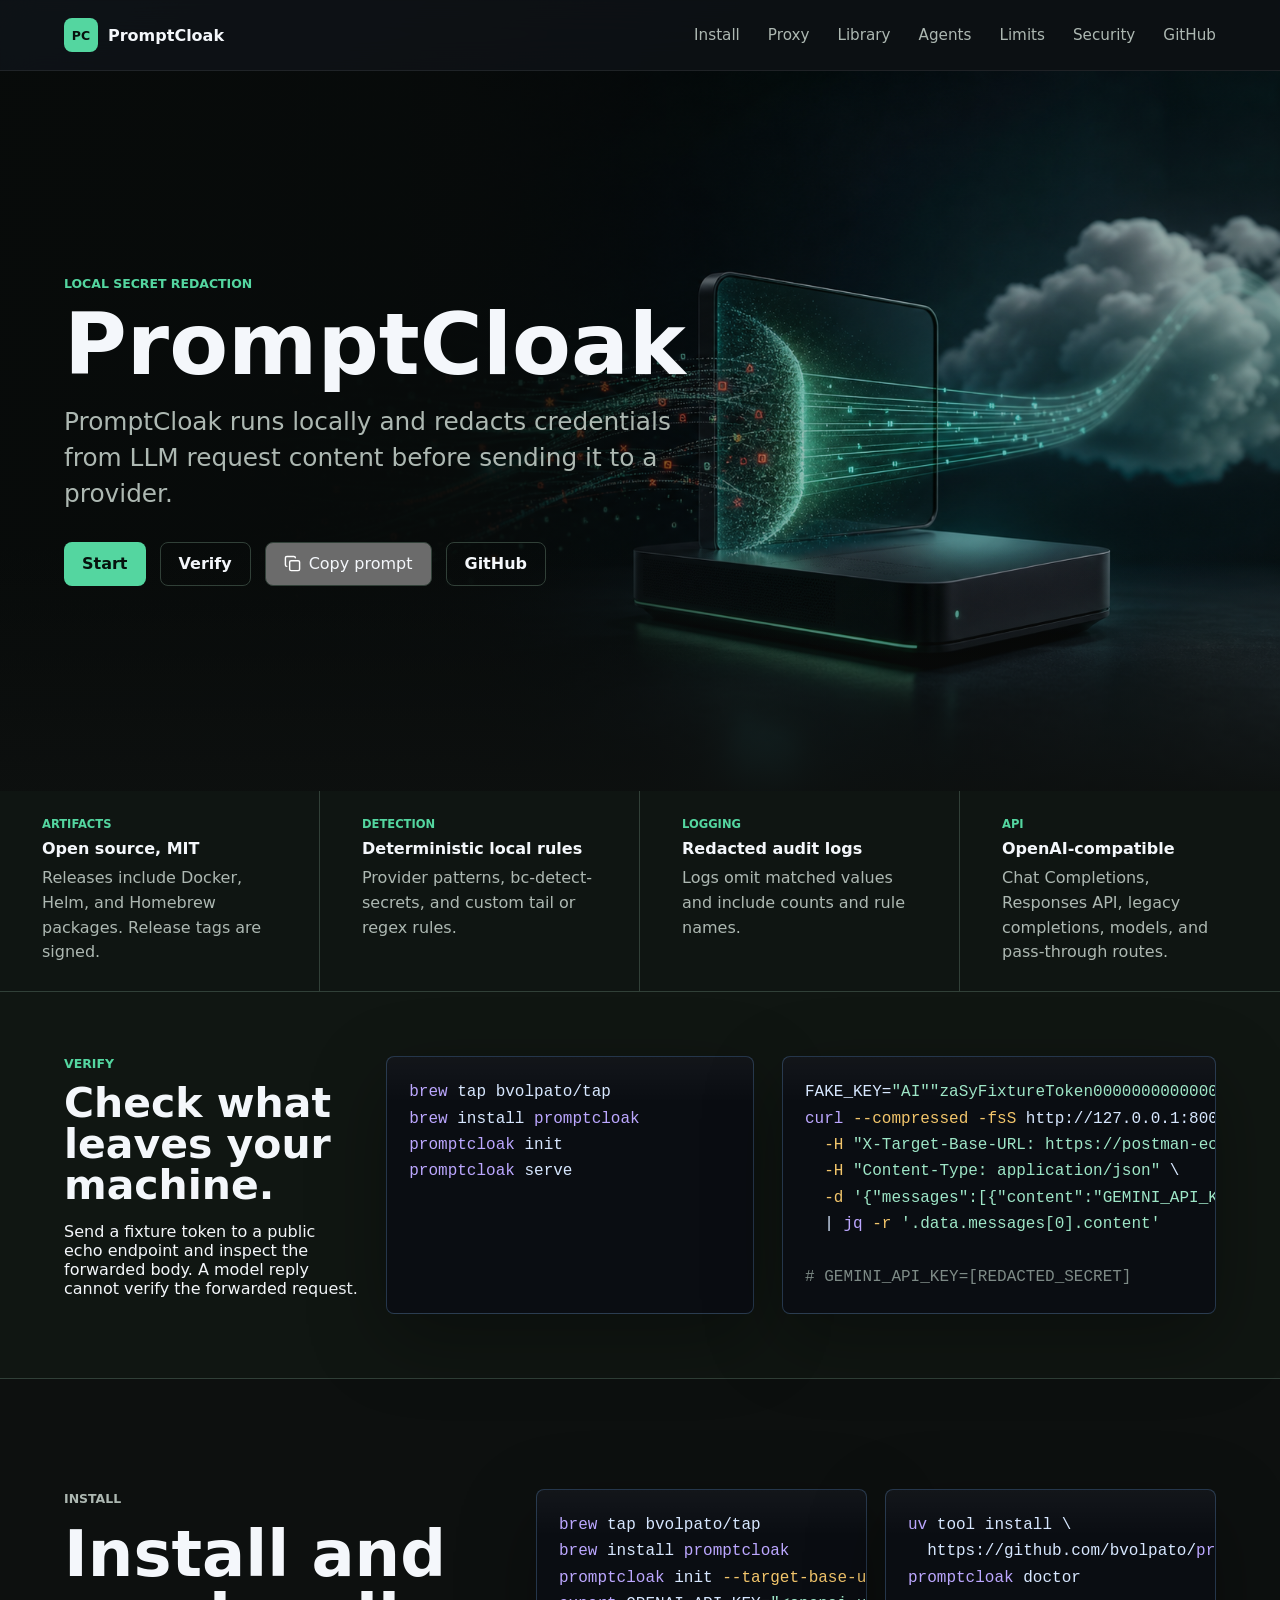
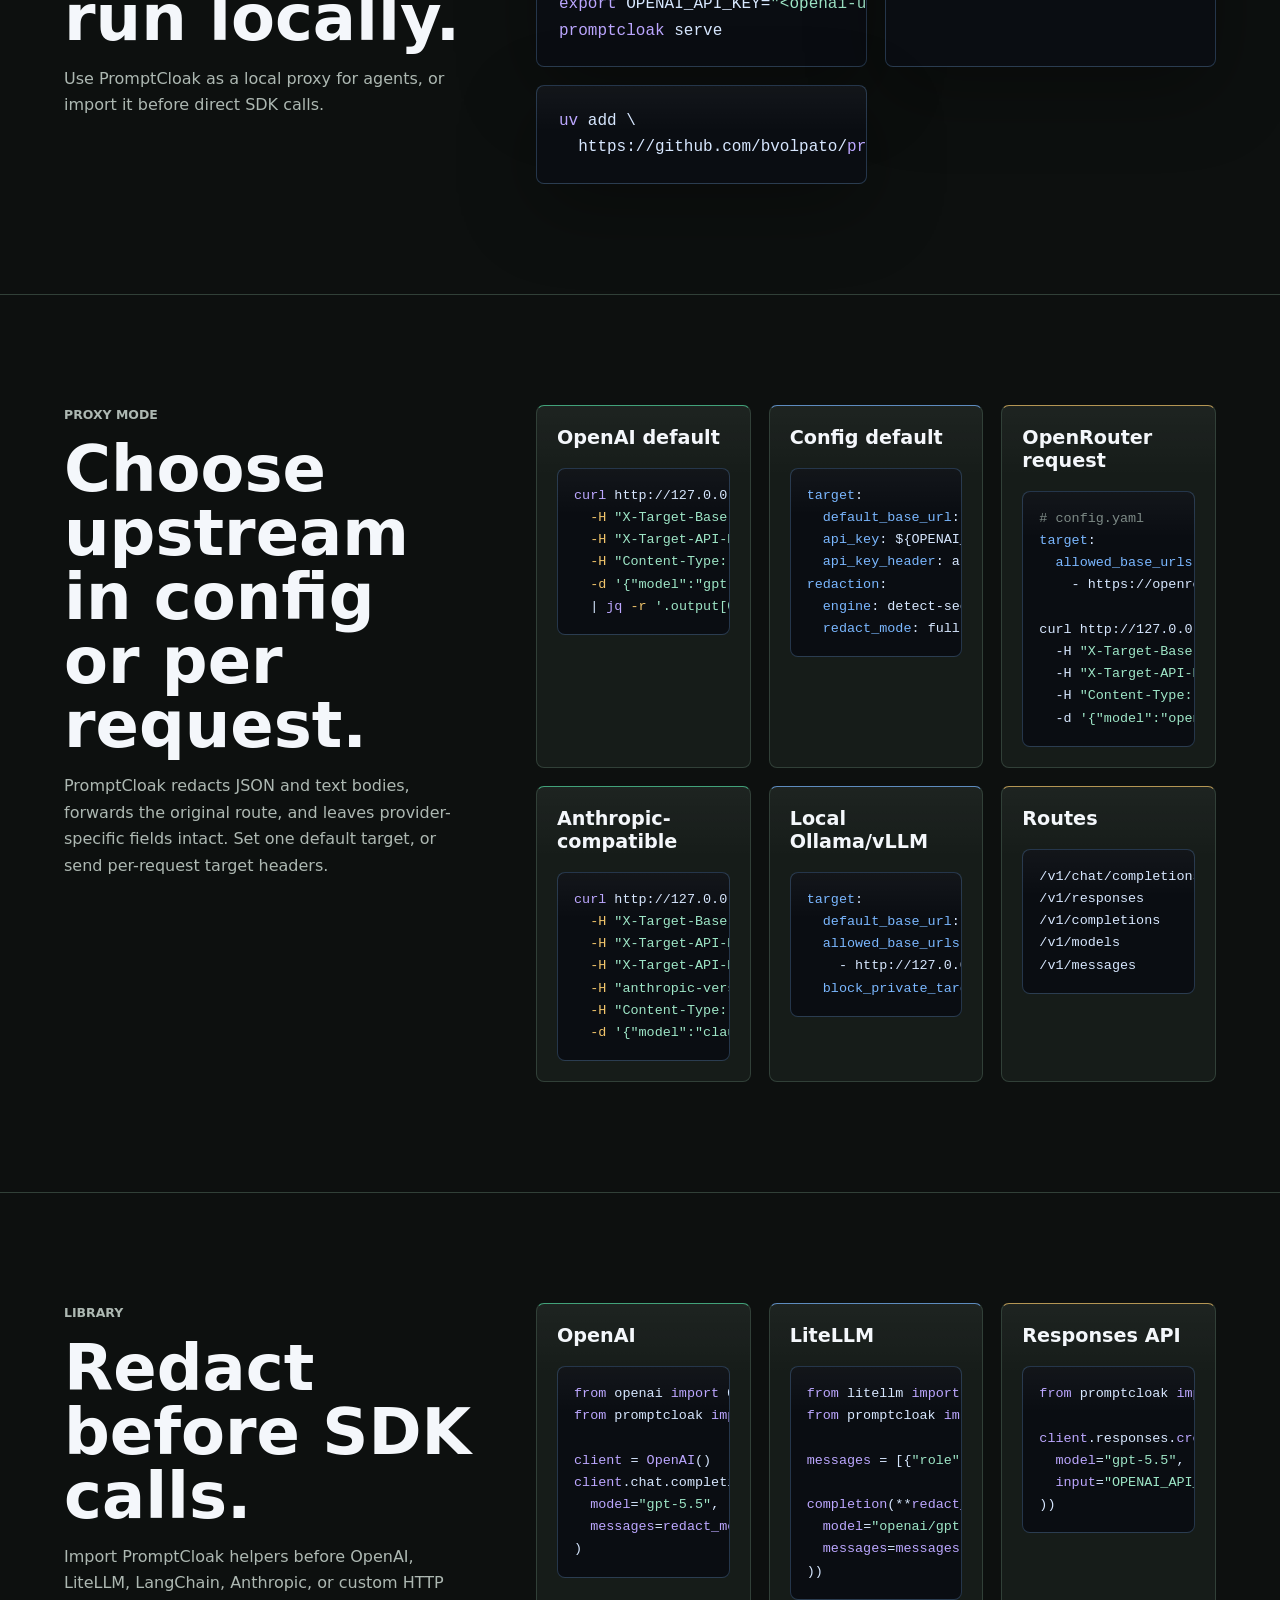
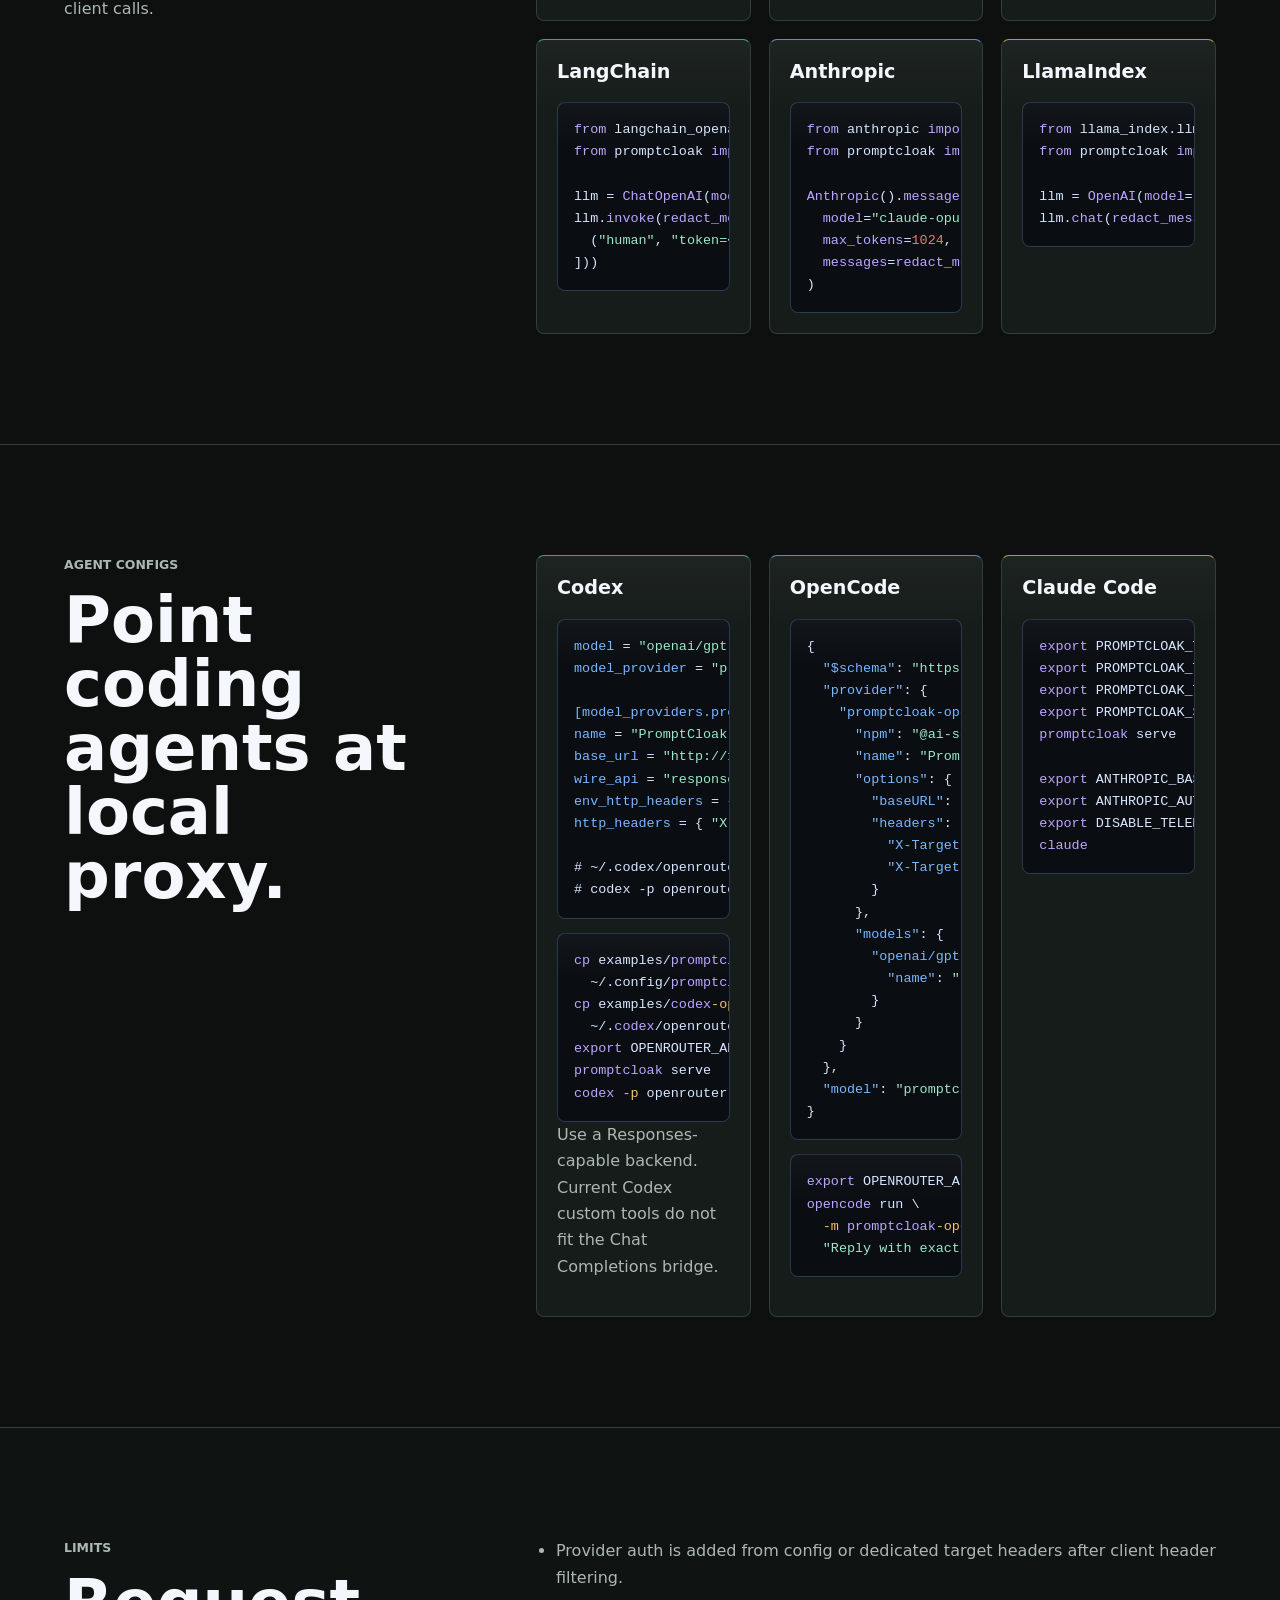
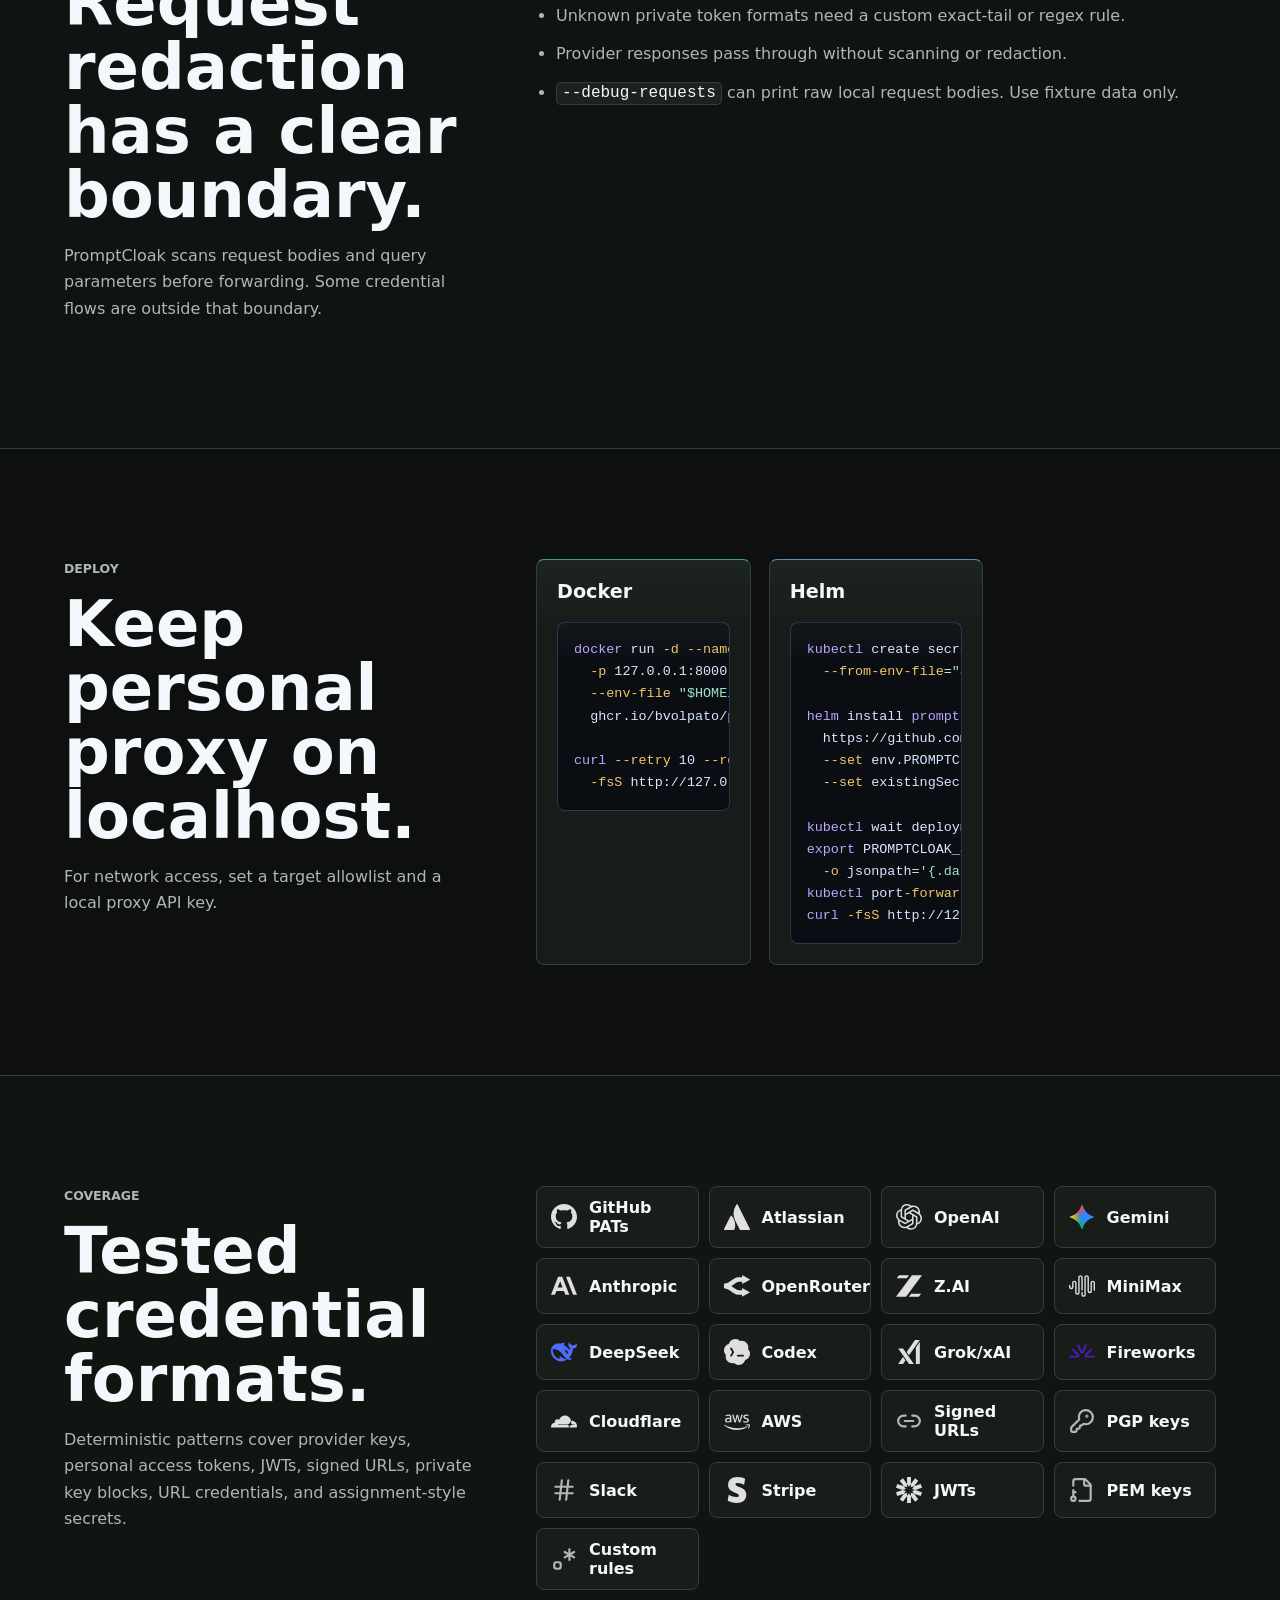
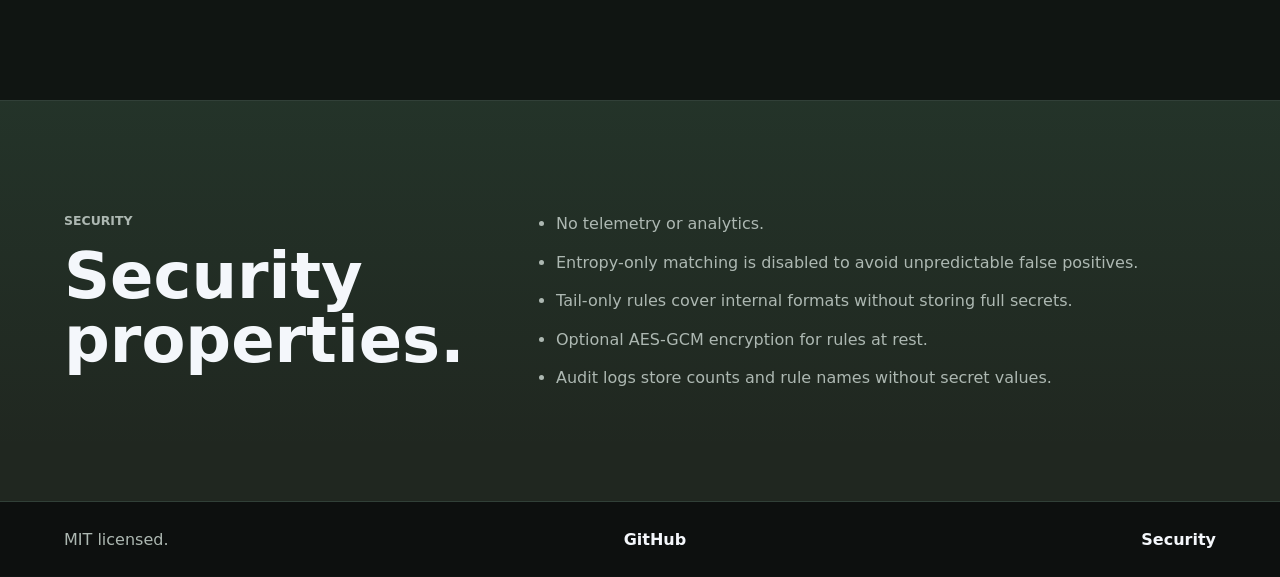
==== commit d03e1bf0: "[docs] clarify Codex bridge limits" ====
--- a/site/index.html
+++ b/site/index.html
@@ -128,10 +128,10 @@
 export OPENAI_API_KEY="&lt;openai-upstream-key&gt;"
 promptcloak serve</code></pre>
           <pre><code>uv tool install \
-  https://github.com/bvolpato/promptcloak/releases/download/v0.1.9/promptcloak-0.1.9-py3-none-any.whl
+  https://github.com/bvolpato/promptcloak/releases/download/v0.1.10/promptcloak-0.1.10-py3-none-any.whl
 promptcloak doctor</code></pre>
           <pre><code>uv add \
-  https://github.com/bvolpato/promptcloak/releases/download/v0.1.9/promptcloak-0.1.9-py3-none-any.whl</code></pre>
+  https://github.com/bvolpato/promptcloak/releases/download/v0.1.10/promptcloak-0.1.10-py3-none-any.whl</code></pre>
         </div>
       </section>
 
@@ -308,6 +308,7 @@
 export OPENROUTER_API_KEY="&lt;openrouter-upstream-key&gt;"
 promptcloak serve
 codex -p openrouter-promptcloak</code></pre>
+            <p>Use a Responses-capable backend. Current Codex custom tools do not fit the Chat Completions bridge.</p>
           </article>
           <article>
             <h3>OpenCode</h3>
@@ -385,7 +386,7 @@
             <pre><code>docker run -d --name promptcloak --rm \
   -p 127.0.0.1:8000:8000 \
   --env-file "$HOME/.config/promptcloak/provider.env" \
-  ghcr.io/bvolpato/promptcloak:0.1.9
+  ghcr.io/bvolpato/promptcloak:0.1.10
 
 curl --retry 10 --retry-connrefused --retry-delay 1 \
   -fsS http://127.0.0.1:8000/healthz</code></pre>
@@ -396,7 +397,7 @@
   --from-env-file="$HOME/.config/promptcloak/kubernetes.env"
 
 helm install promptcloak \
-  https://github.com/bvolpato/promptcloak/releases/download/v0.1.9/promptcloak-0.1.9.tgz \
+  https://github.com/bvolpato/promptcloak/releases/download/v0.1.10/promptcloak-0.1.10.tgz \
   --set env.PROMPTCLOAK_TARGET_DEFAULT_BASE_URL=https://api.openai.com/v1 \
   --set existingSecret=promptcloak-env
 
